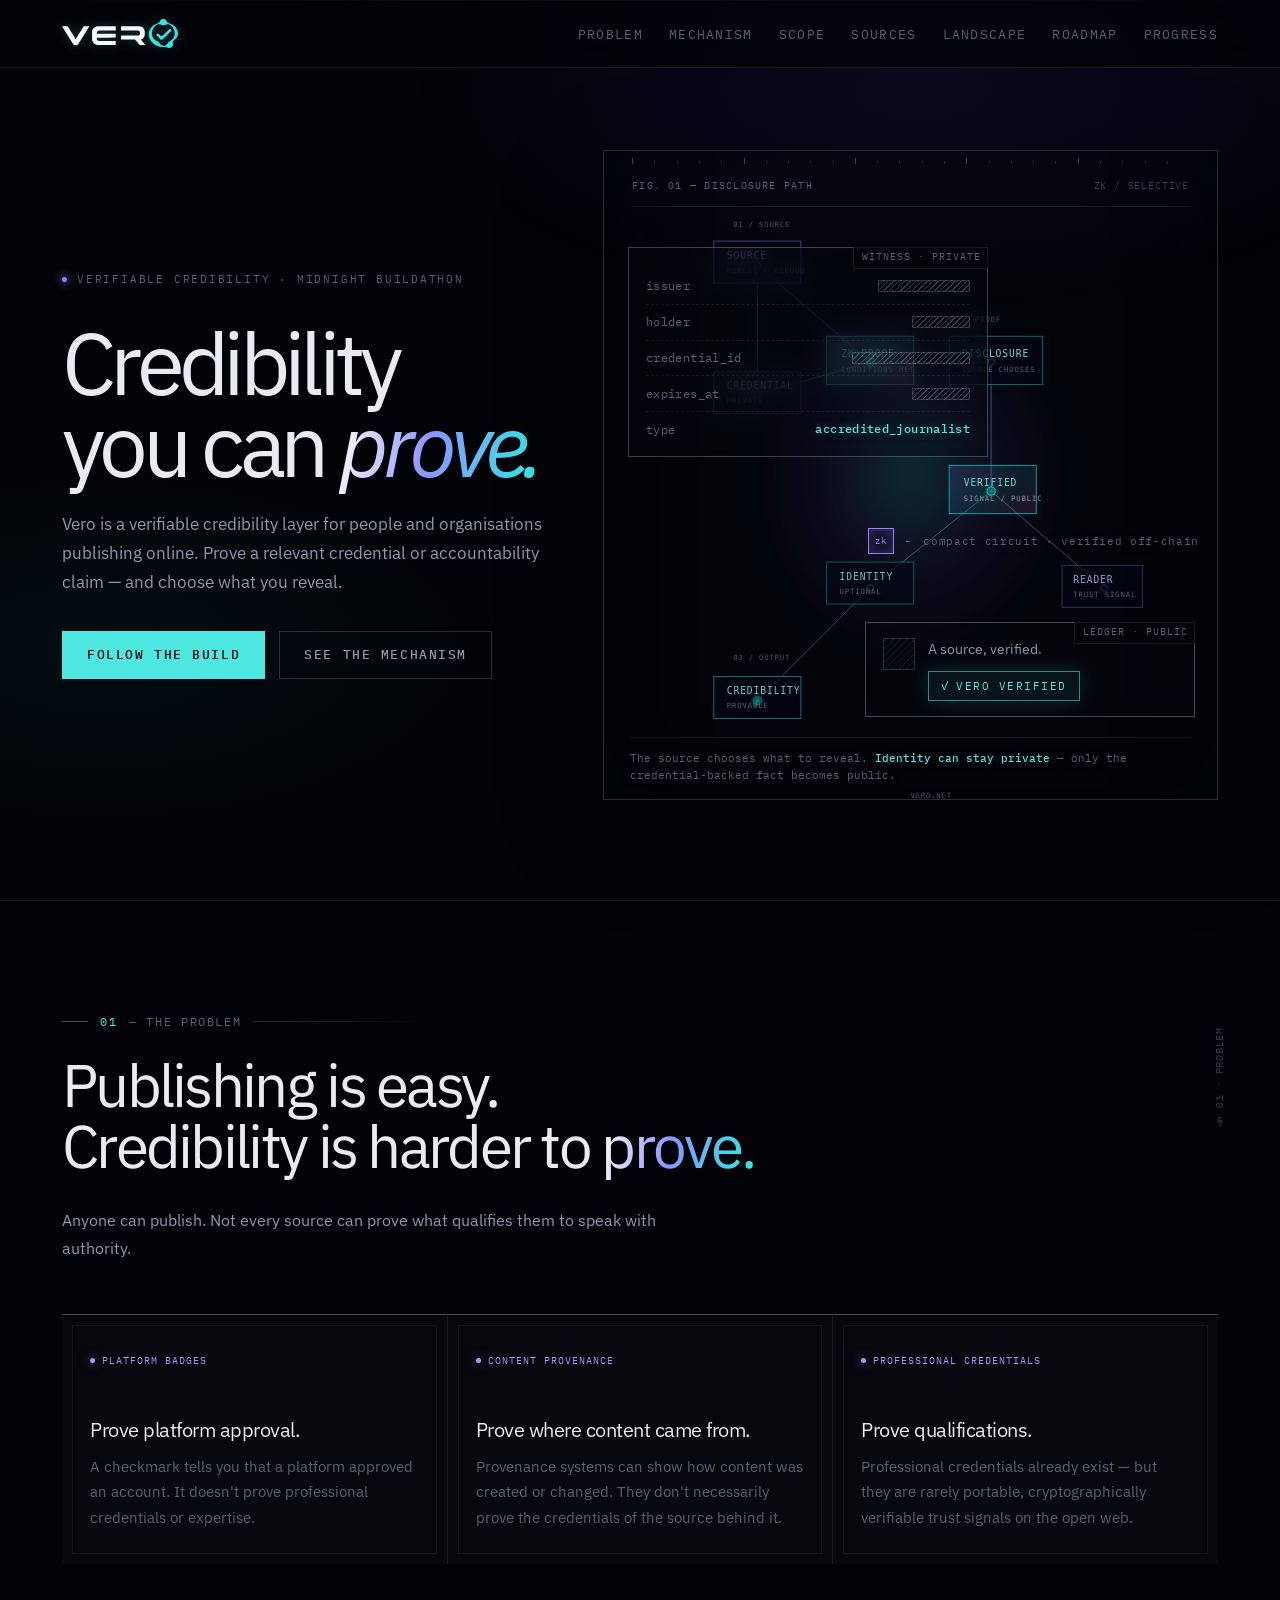
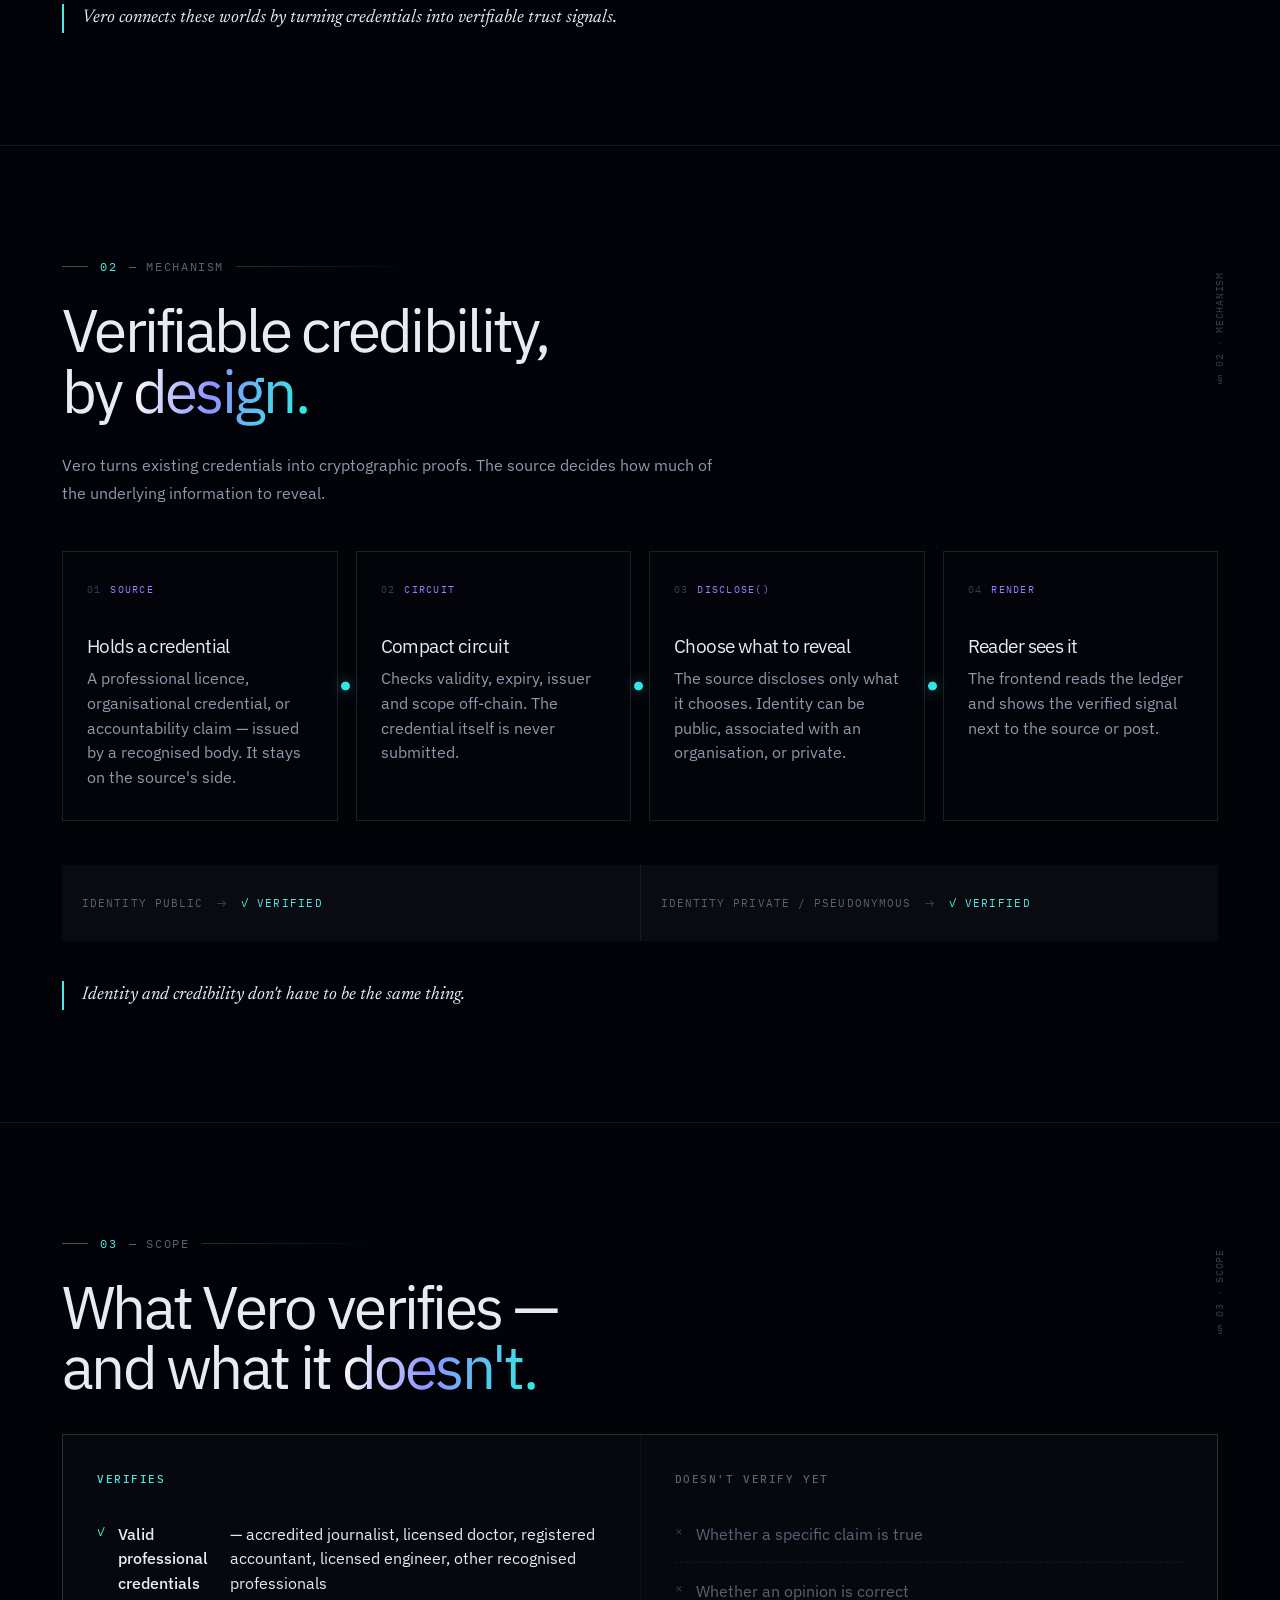
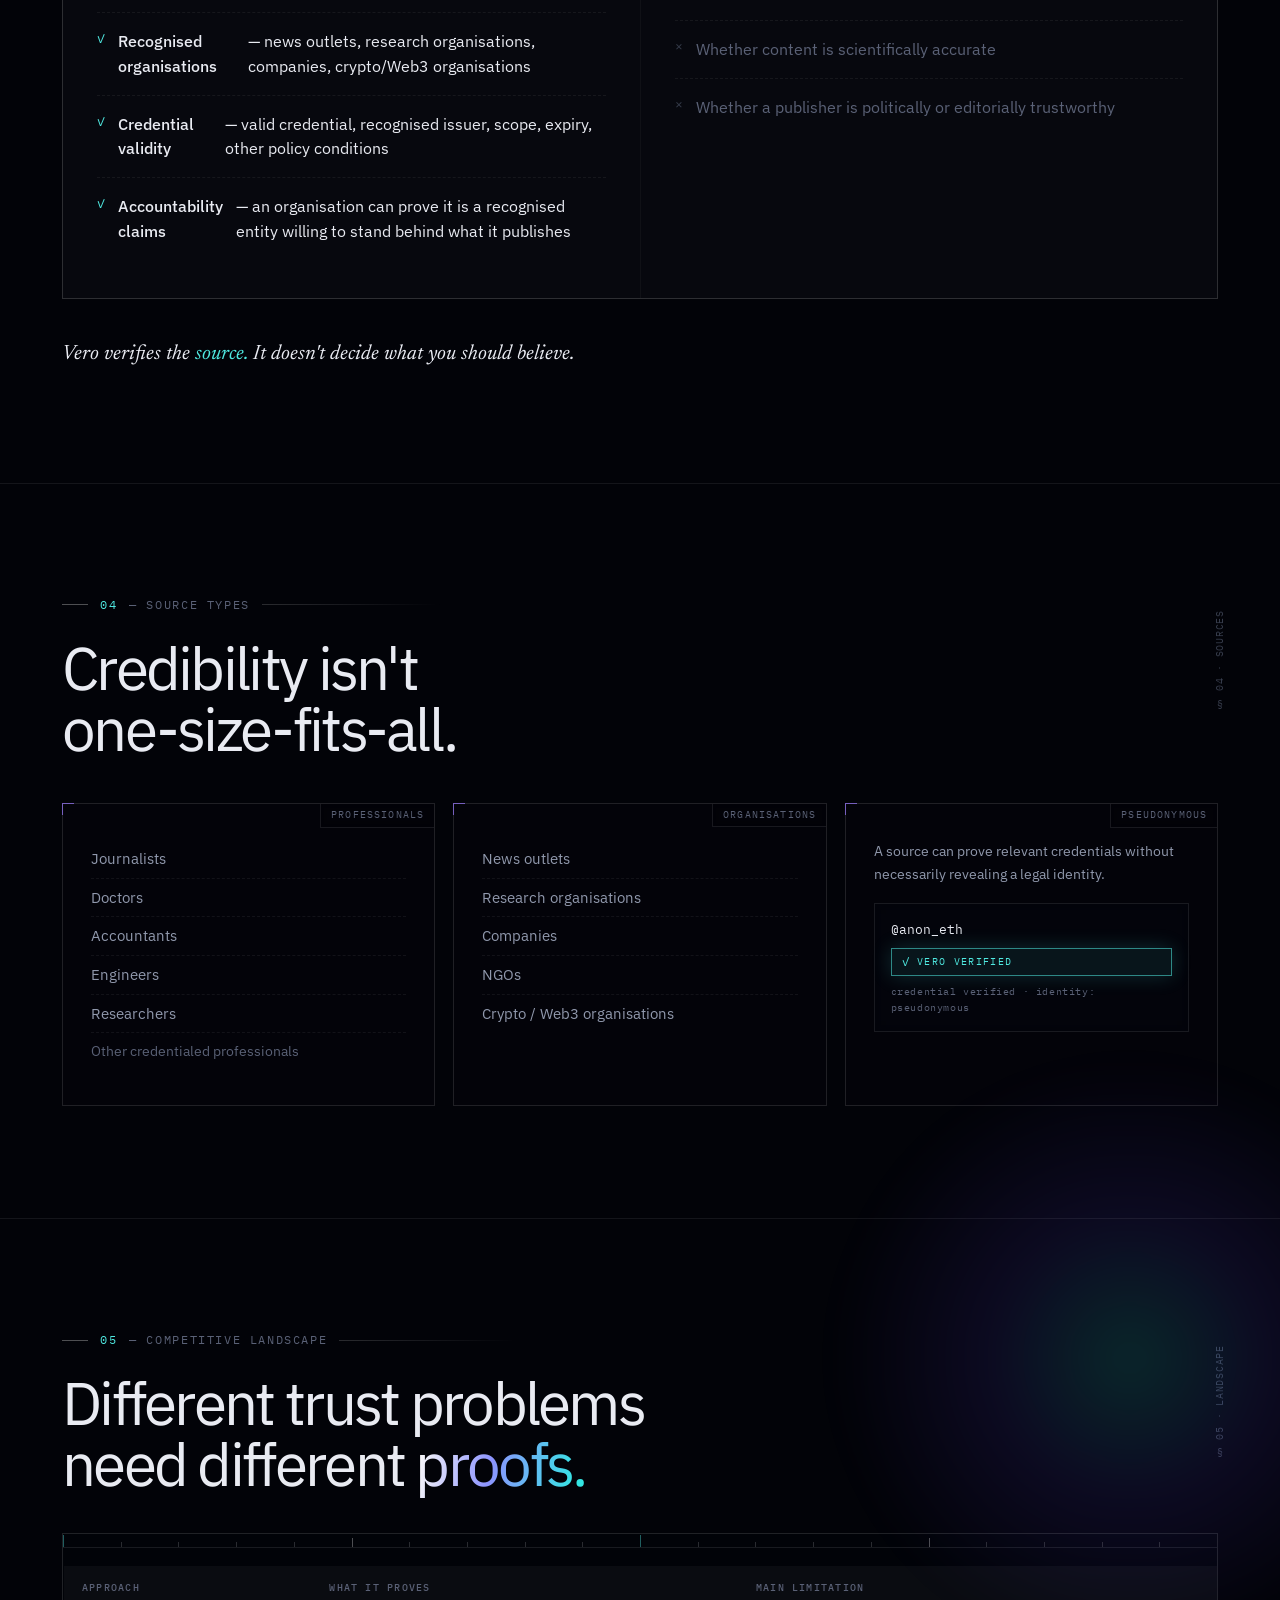
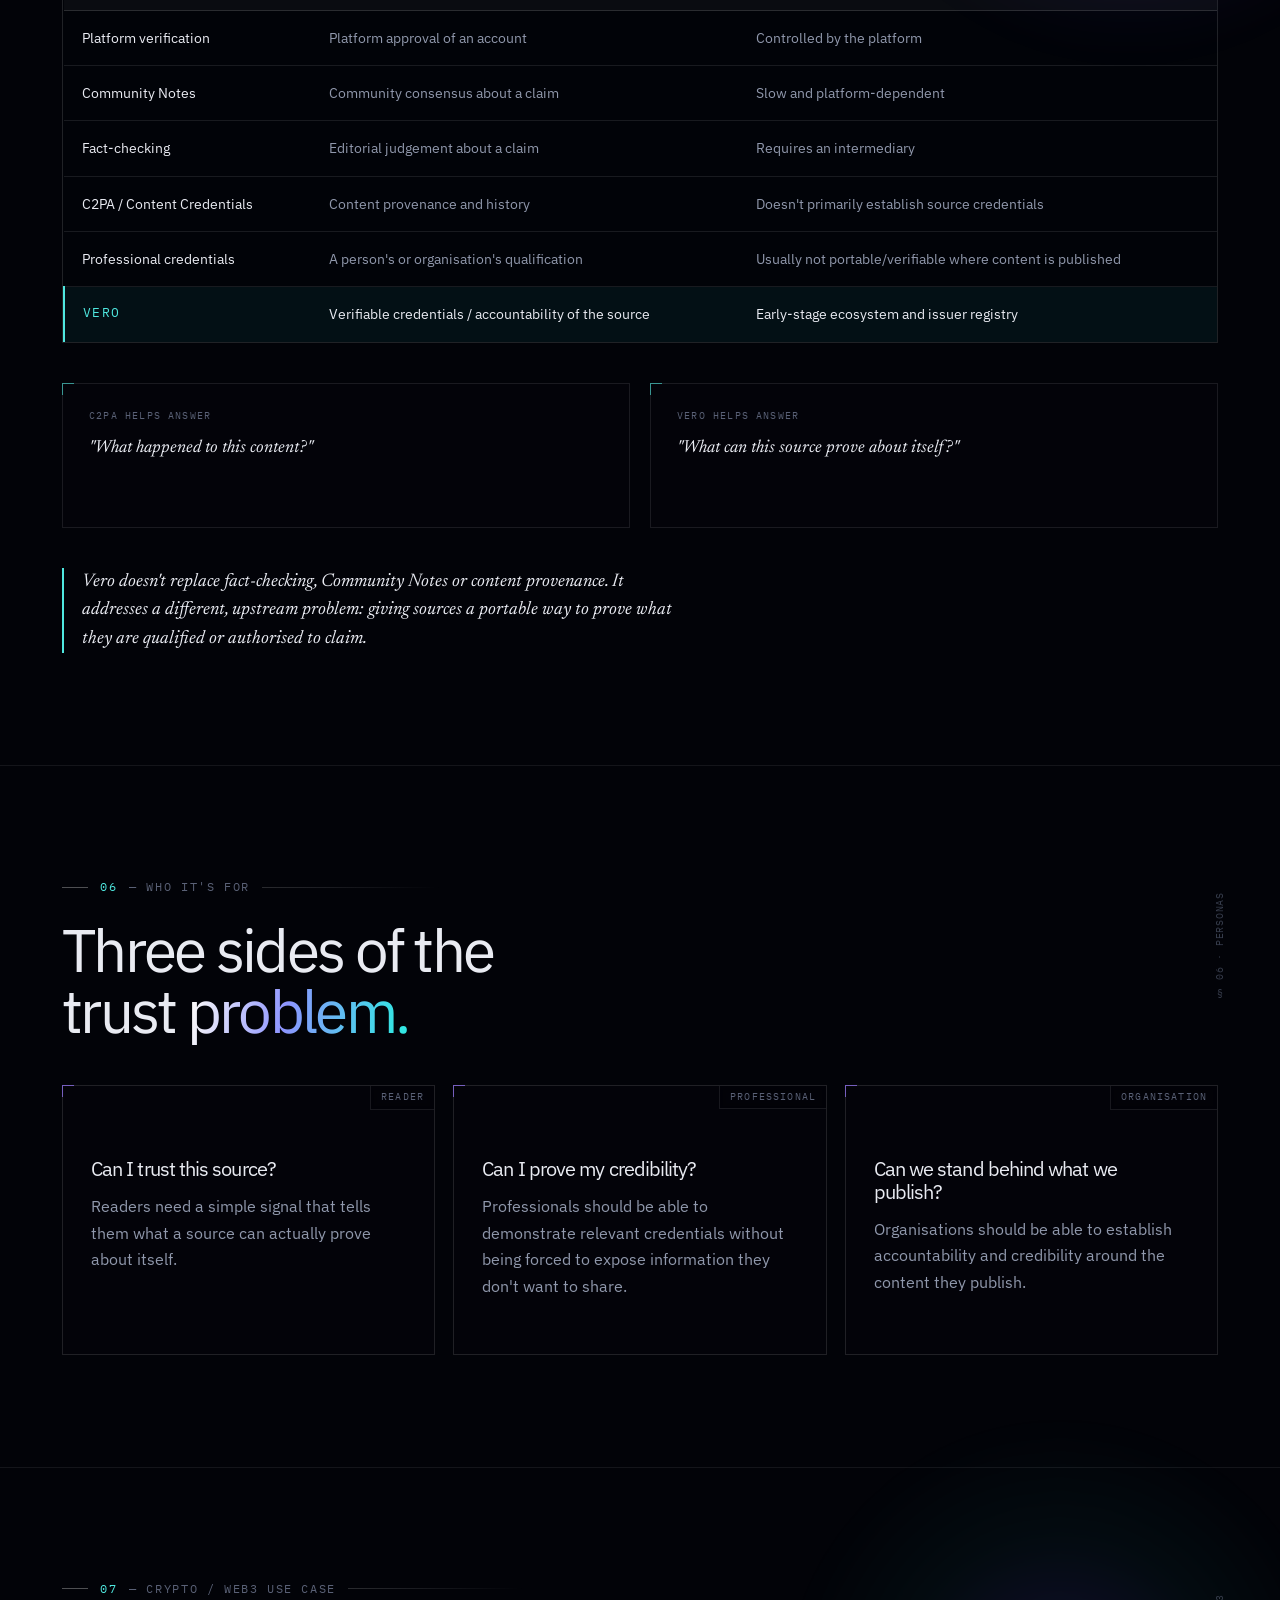
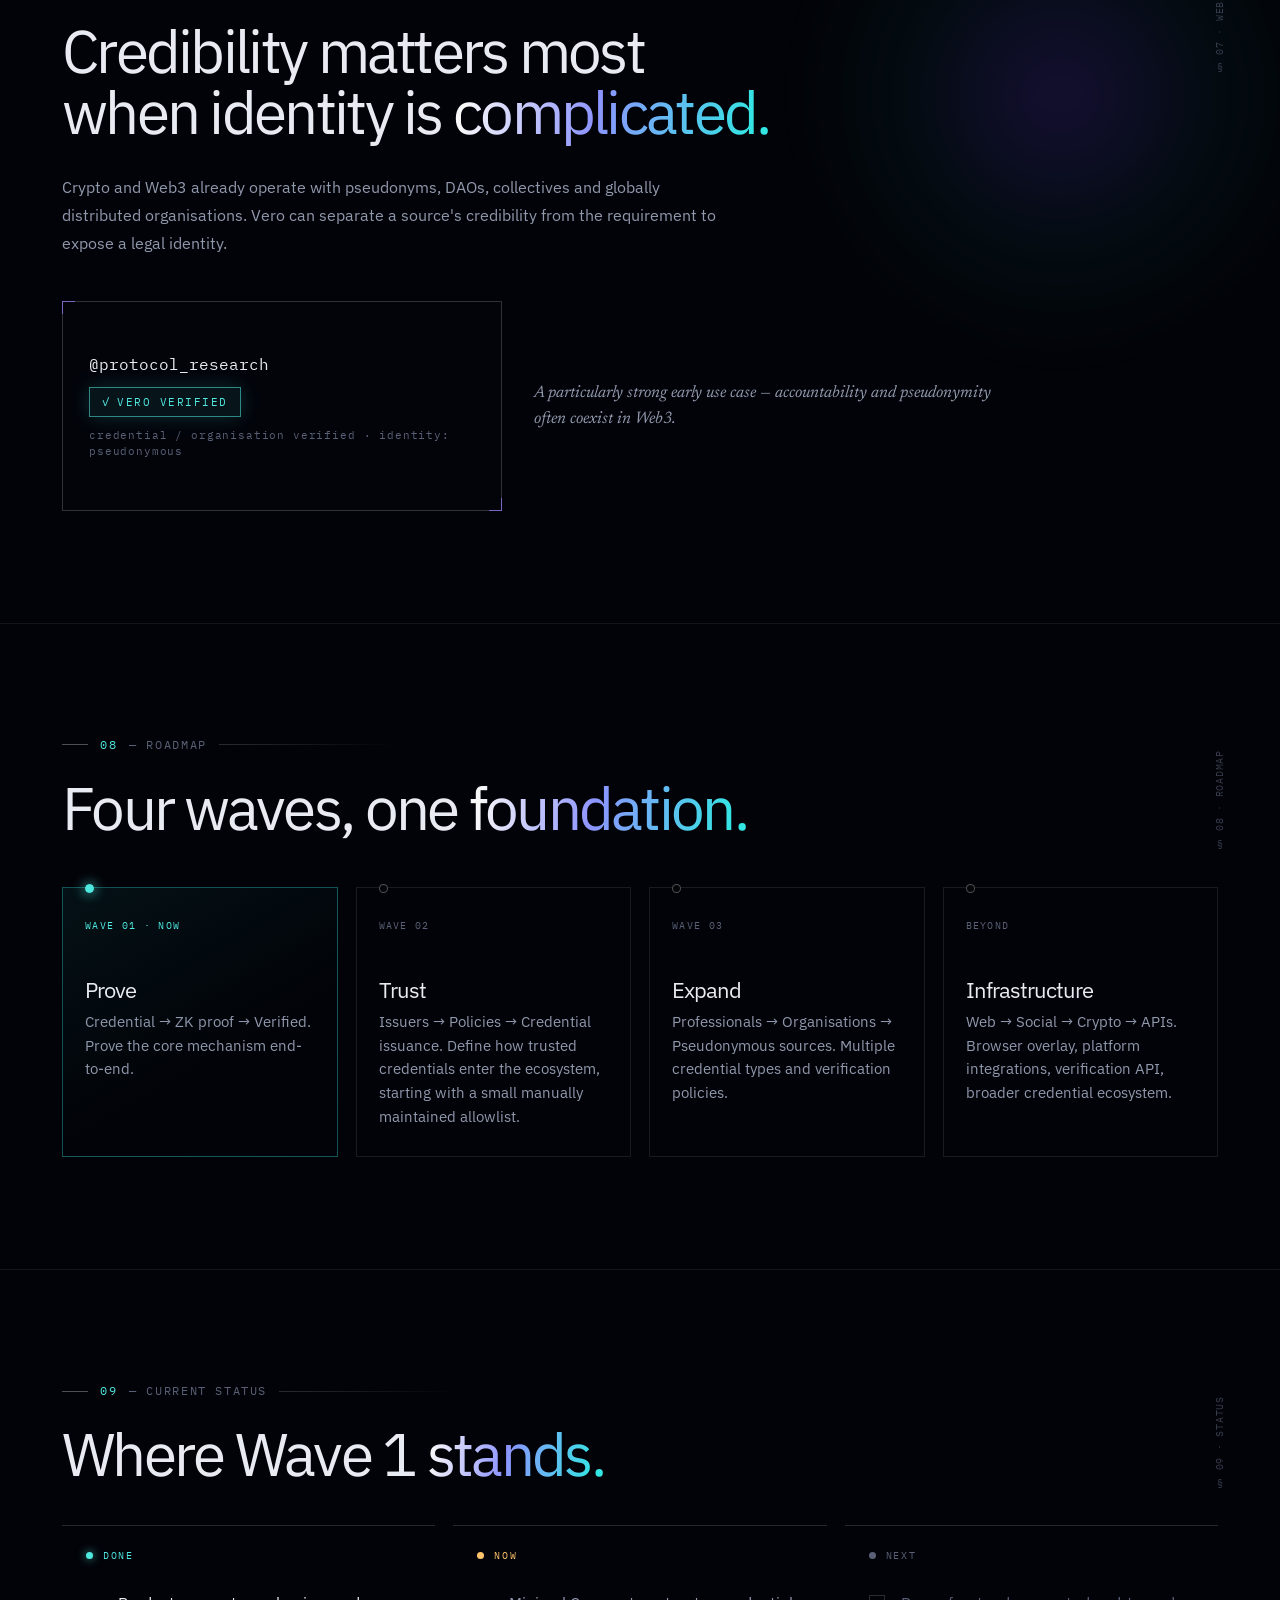
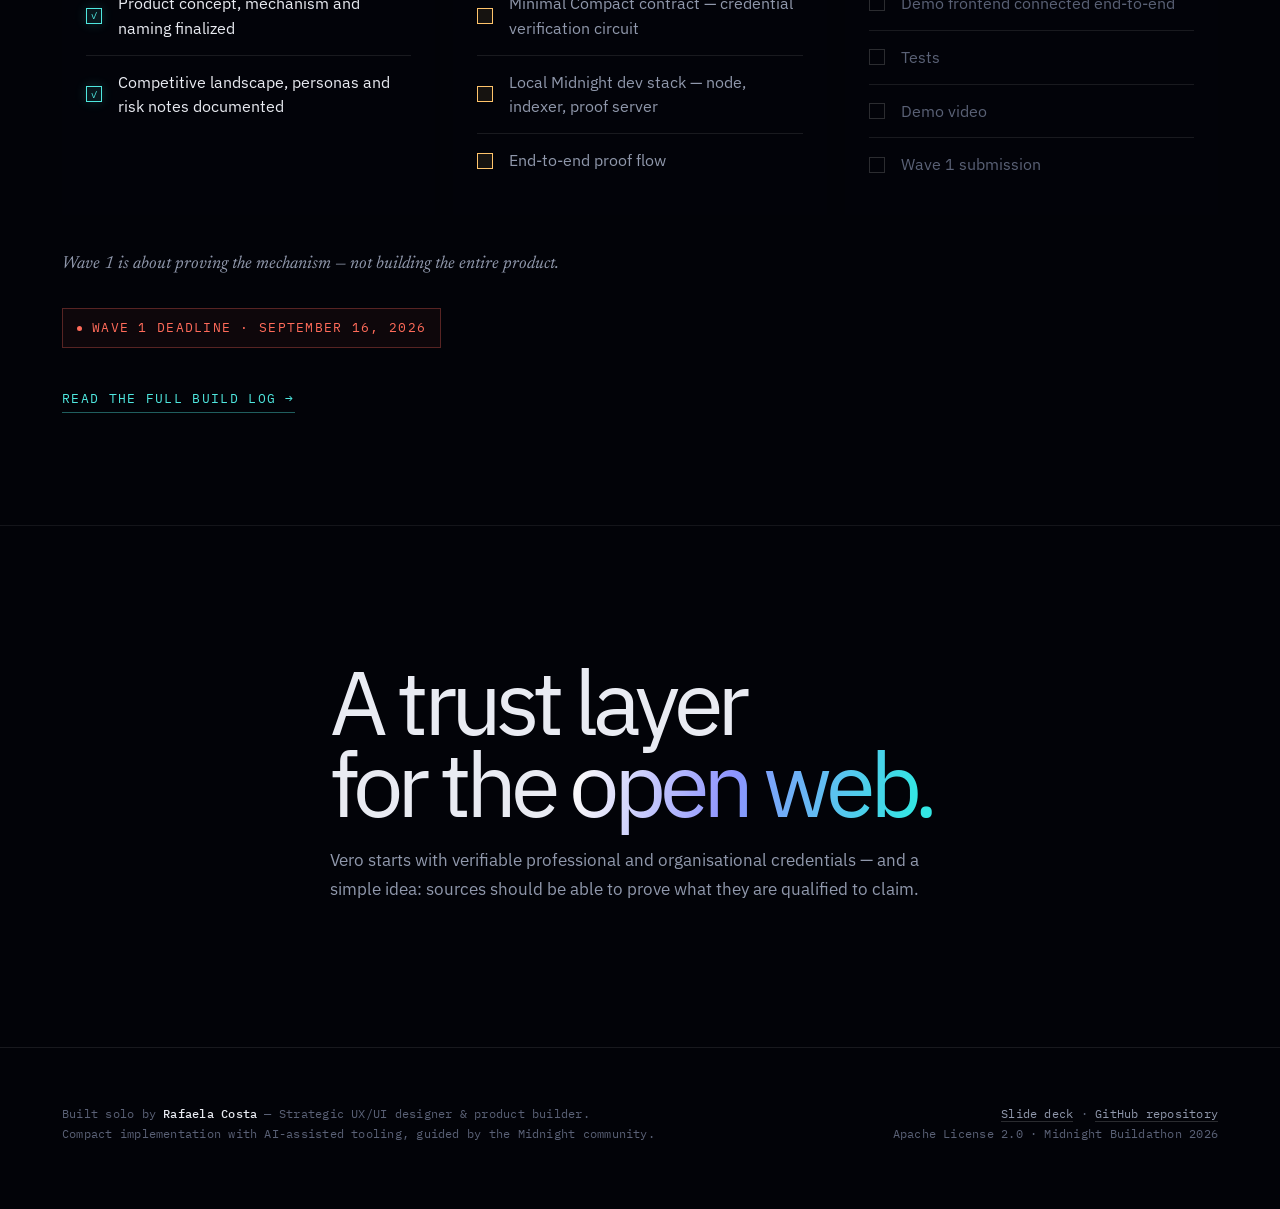
==== index.html @ 2f38693a "Vero website: landing page, build log and slide deck Static site documenting the Vero project for th" ====
<!DOCTYPE html>
<html lang="en">
<head>
<meta charset="UTF-8">
<meta name="viewport" content="width=device-width, initial-scale=1.0">
<title>Vero — Credibility you can prove</title>
<meta name="description" content="Vero is a verifiable credibility layer for people and organisations publishing online, built on Midnight. Prove a relevant credential or accountability claim — and choose what you reveal.">
<meta name="theme-color" content="#05060A">
<link rel="icon" type="image/svg+xml" href="assets/favicon.svg">
<link rel="preconnect" href="https://fonts.googleapis.com">
<link rel="preconnect" href="https://fonts.gstatic.com" crossorigin>
<link href="https://fonts.googleapis.com/css2?family=Newsreader:ital,opsz,wght@0,6..72,300;0,6..72,400;1,6..72,300;1,6..72,400&family=IBM+Plex+Sans:wght@400;500&family=IBM+Plex+Mono:wght@400;500&display=swap" rel="stylesheet">
<link rel="stylesheet" href="assets/styles.css">
</head>
<body>

<header class="nav">
  <div class="wrap">
    <a class="brand" href="index.html">
      <img class="brand-logo" src="assets/logo.svg" alt="Vero">
    </a>
    <ul class="links">
      <li><a href="#problem">Problem</a></li>
      <li><a href="#mechanism">Mechanism</a></li>
      <li><a href="#scope">Scope</a></li>
      <li><a href="#sources">Sources</a></li>
      <li><a href="#landscape">Landscape</a></li>
      <li><a href="#roadmap">Roadmap</a></li>
      <li><a href="progress.html">Progress</a></li>
    </ul>
  </div>
</header>

<main>

  <!-- ============================ HERO ============================ -->
  <section class="hero" id="top">
    <div class="wrap grid">
      <div>
        <p class="kicker"><span class="pip"></span> Verifiable credibility · Midnight Buildathon</p>
        <h1>Credibility<br>you can <em>prove.</em></h1>
        <p class="lede">Vero is a verifiable credibility layer for people and organisations publishing online. Prove a relevant credential or accountability claim — and choose what you reveal.</p>
        <div class="cta-row">
          <a class="btn primary" href="progress.html">Follow the build</a>
          <a class="btn ghost" href="#mechanism">See the mechanism</a>
        </div>
      </div>

      <div class="specimen">
        <img class="specimen-art" src="assets/credibility-field.svg?v=3" alt="">
        <div class="spec-ticks"><i></i><i></i><i></i><i></i><i></i><i></i><i></i><i></i><i></i><i></i><i></i><i></i><i></i><i></i><i></i><i></i><i></i><i></i><i></i><i></i><i></i><i></i><i></i><i></i><i></i></div>
        <div class="spec-head">
          <span>fig. 01 — disclosure path</span>
          <span class="idx">ZK / SELECTIVE</span>
        </div>

        <div class="card cred">
          <span class="card-tag">witness · private</span>
          <div class="row"><span>issuer</span><span class="redact w1"></span></div>
          <div class="row"><span>holder</span><span class="redact w2"></span></div>
          <div class="row"><span>credential_id</span><span class="redact w3"></span></div>
          <div class="row"><span>expires_at</span><span class="redact w2"></span></div>
          <div class="row"><span>type</span><span class="visible-field">accredited_journalist</span></div>
        </div>

        <div class="flow">
          <span class="node">zk</span>
          <span class="rail"></span>
          <span>compact circuit · verified off-chain</span>
        </div>

        <div class="card post">
          <span class="card-tag">ledger · public</span>
          <div class="avatar"></div>
          <div>
            <div class="claim">A source, verified.</div>
            <div class="seal"><span class="tick">✓</span> Vero verified</div>
          </div>
        </div>

        <p class="spec-foot">The source chooses what to reveal. <b>Identity can stay private</b> — only the credential-backed fact becomes public.</p>
      </div>
    </div>
  </section>

  <!-- ============================ PROBLEM ============================ -->
  <section id="problem">
    <div class="wrap">
      <span class="coord">§ 01 · PROBLEM</span>
      <p class="section-label"><span class="n">01</span> — the problem</p>
      <h2>Publishing is easy.<br>Credibility is harder to <em>prove.</em></h2>
      <p class="lede-2">Anyone can publish. Not every source can prove what qualifies them to speak with authority.</p>

      <div class="clippings">
        <div class="clip">
          <span class="flag">platform badges</span>
          <q>Prove platform approval.</q>
          <p class="note">A checkmark tells you that a platform approved an account. It doesn't prove professional credentials or expertise.</p>
        </div>
        <div class="clip">
          <span class="flag">content provenance</span>
          <q>Prove where content came from.</q>
          <p class="note">Provenance systems can show how content was created or changed. They don't necessarily prove the credentials of the source behind it.</p>
        </div>
        <div class="clip">
          <span class="flag">professional credentials</span>
          <q>Prove qualifications.</q>
          <p class="note">Professional credentials already exist — but they are rarely portable, cryptographically verifiable trust signals on the open web.</p>
        </div>
      </div>

      <p class="section-conclusion">Vero connects these worlds by turning credentials into verifiable trust signals.</p>
    </div>
  </section>

  <!-- ============================ MECHANISM ============================ -->
  <section id="mechanism">
    <div class="wrap">
      <span class="coord">§ 02 · MECHANISM</span>
      <p class="section-label"><span class="n">02</span> — mechanism</p>
      <h2>Verifiable credibility,<br>by <em>design.</em></h2>
      <p class="lede-2">Vero turns existing credentials into cryptographic proofs. The source decides how much of the underlying information to reveal.</p>

      <div class="mech">
        <div class="mech-step">
          <div class="k"><span class="num">01</span> source</div>
          <h3>Holds a credential</h3>
          <p>A professional licence, organisational credential, or accountability claim — issued by a recognised body. It stays on the source's side.</p>
        </div>
        <div class="mech-step">
          <div class="k"><span class="num">02</span> circuit</div>
          <h3>Compact circuit</h3>
          <p>Checks validity, expiry, issuer and scope off-chain. The credential itself is never submitted.</p>
        </div>
        <div class="mech-step">
          <div class="k"><span class="num">03</span> disclose()</div>
          <h3>Choose what to reveal</h3>
          <p>The source discloses only what it chooses. Identity can be public, associated with an organisation, or private.</p>
        </div>
        <div class="mech-step">
          <div class="k"><span class="num">04</span> render</div>
          <h3>Reader sees it</h3>
          <p>The frontend reads the ledger and shows the verified signal next to the source or post.</p>
        </div>
      </div>

      <div class="disclosure-choice">
        <div class="dc-col">
          <span class="dc-label">identity public</span>
          <span class="dc-arrow">→</span>
          <span class="dc-result"><span class="tick">✓</span> verified</span>
        </div>
        <div class="dc-col">
          <span class="dc-label">identity private / pseudonymous</span>
          <span class="dc-arrow">→</span>
          <span class="dc-result"><span class="tick">✓</span> verified</span>
        </div>
      </div>

      <p class="section-conclusion">Identity and credibility don't have to be the same thing.</p>
    </div>
  </section>

  <!-- ============================ SCOPE ============================ -->
  <section id="scope">
    <div class="wrap">
      <span class="coord">§ 03 · SCOPE</span>
      <p class="section-label"><span class="n">03</span> — scope</p>
      <h2>What Vero verifies —<br>and what it <em>doesn't.</em></h2>

      <div class="scope">
        <div class="scope-col in">
          <h3>Verifies</h3>
          <ul>
            <li><span class="mark yes">✓</span> <b>Valid professional credentials</b> — accredited journalist, licensed doctor, registered accountant, licensed engineer, other recognised professionals</li>
            <li><span class="mark yes">✓</span> <b>Recognised organisations</b> — news outlets, research organisations, companies, crypto/Web3 organisations</li>
            <li><span class="mark yes">✓</span> <b>Credential validity</b> — valid credential, recognised issuer, scope, expiry, other policy conditions</li>
            <li><span class="mark yes">✓</span> <b>Accountability claims</b> — an organisation can prove it is a recognised entity willing to stand behind what it publishes</li>
          </ul>
        </div>
        <div class="scope-col out">
          <h3>Doesn't verify yet</h3>
          <ul>
            <li><span class="mark no">×</span> Whether a specific claim is true</li>
            <li><span class="mark no">×</span> Whether an opinion is correct</li>
            <li><span class="mark no">×</span> Whether content is scientifically accurate</li>
            <li><span class="mark no">×</span> Whether a publisher is politically or editorially trustworthy</li>
          </ul>
        </div>
      </div>

      <p class="scope-closing">Vero verifies the <em>source.</em> It doesn't decide what you should believe.</p>
    </div>
  </section>

  <!-- ============================ SOURCE TYPES ============================ -->
  <section id="sources">
    <div class="wrap">
      <span class="coord">§ 04 · SOURCES</span>
      <p class="section-label"><span class="n">04</span> — source types</p>
      <h2>Credibility isn't<br>one-size-fits-all.</h2>

      <div class="source-types">
        <div class="source-card">
          <span class="source-tab">professionals</span>
          <ul class="source-list">
            <li>Journalists</li>
            <li>Doctors</li>
            <li>Accountants</li>
            <li>Engineers</li>
            <li>Researchers</li>
            <li class="muted">Other credentialed professionals</li>
          </ul>
        </div>
        <div class="source-card">
          <span class="source-tab">organisations</span>
          <ul class="source-list">
            <li>News outlets</li>
            <li>Research organisations</li>
            <li>Companies</li>
            <li>NGOs</li>
            <li>Crypto / Web3 organisations</li>
          </ul>
        </div>
        <div class="source-card">
          <span class="source-tab">pseudonymous</span>
          <p class="source-desc">A source can prove relevant credentials without necessarily revealing a legal identity.</p>
          <div class="pseudo-example">
            <span class="pseudo-handle">@anon_eth</span>
            <span class="seal small"><span class="tick">✓</span> Vero verified</span>
            <span class="pseudo-meta">credential verified · identity: pseudonymous</span>
          </div>
        </div>
      </div>
    </div>
  </section>

  <!-- ============================ LANDSCAPE ============================ -->
  <section id="landscape">
    <div class="wrap">
      <span class="coord">§ 05 · LANDSCAPE</span>
      <p class="section-label"><span class="n">05</span> — competitive landscape</p>
      <h2>Different trust problems<br>need different <em>proofs.</em></h2>

      <div class="table-wrap">
        <div class="ruler"><i></i><i></i><i></i><i></i><i></i><i></i><i></i><i></i><i></i><i></i><i></i><i></i><i></i><i></i><i></i><i></i><i></i><i></i><i></i><i></i></div>
        <table>
          <thead>
            <tr>
              <th scope="col">Approach</th>
              <th scope="col">What it proves</th>
              <th scope="col">Main limitation</th>
            </tr>
          </thead>
          <tbody>
            <tr>
              <th scope="row">Platform verification</th>
              <td>Platform approval of an account</td>
              <td>Controlled by the platform</td>
            </tr>
            <tr>
              <th scope="row">Community Notes</th>
              <td>Community consensus about a claim</td>
              <td>Slow and platform-dependent</td>
            </tr>
            <tr>
              <th scope="row">Fact-checking</th>
              <td>Editorial judgement about a claim</td>
              <td>Requires an intermediary</td>
            </tr>
            <tr>
              <th scope="row">C2PA / Content Credentials</th>
              <td>Content provenance and history</td>
              <td>Doesn't primarily establish source credentials</td>
            </tr>
            <tr>
              <th scope="row">Professional credentials</th>
              <td>A person's or organisation's qualification</td>
              <td>Usually not portable/verifiable where content is published</td>
            </tr>
            <tr class="us">
              <th scope="row">Vero</th>
              <td>Verifiable credentials / accountability of the source</td>
              <td>Early-stage ecosystem and issuer registry</td>
            </tr>
          </tbody>
        </table>
      </div>

      <div class="c2pa-distinction">
        <div class="c2pa-col">
          <span class="c2pa-label">C2PA helps answer</span>
          <p>"What happened to this content?"</p>
        </div>
        <div class="c2pa-col">
          <span class="c2pa-label">Vero helps answer</span>
          <p>"What can this source prove about itself?"</p>
        </div>
      </div>

      <p class="section-conclusion">Vero doesn't replace fact-checking, Community Notes or content provenance. It addresses a different, upstream problem: giving sources a portable way to prove what they are qualified or authorised to claim.</p>
    </div>
  </section>

  <!-- ============================ PERSONAS ============================ -->
  <section id="personas">
    <div class="wrap">
      <span class="coord">§ 06 · PERSONAS</span>
      <p class="section-label"><span class="n">06</span> — who it's for</p>
      <h2>Three sides of the<br>trust <em>problem.</em></h2>

      <div class="personas">
        <div class="persona">
          <span class="tab">reader</span>
          <h3>Can I trust this source?</h3>
          <p class="jtbd">Readers need a simple signal that tells them what a source can actually prove about itself.</p>
        </div>
        <div class="persona">
          <span class="tab">professional</span>
          <h3>Can I prove my credibility?</h3>
          <p class="jtbd">Professionals should be able to demonstrate relevant credentials without being forced to expose information they don't want to share.</p>
        </div>
        <div class="persona">
          <span class="tab">organisation</span>
          <h3>Can we stand behind what we publish?</h3>
          <p class="jtbd">Organisations should be able to establish accountability and credibility around the content they publish.</p>
        </div>
      </div>
    </div>
  </section>

  <!-- ============================ WEB3 CALLOUT ============================ -->
  <section id="web3">
    <div class="wrap">
      <span class="coord">§ 07 · WEB3</span>
      <p class="section-label"><span class="n">07</span> — crypto / web3 use case</p>
      <h2>Credibility matters most<br>when identity is <em>complicated.</em></h2>
      <p class="lede-2">Crypto and Web3 already operate with pseudonyms, DAOs, collectives and globally distributed organisations. Vero can separate a source's credibility from the requirement to expose a legal identity.</p>

      <div class="web3-example">
        <div class="web3-card">
          <span class="web3-handle">@protocol_research</span>
          <div class="seal"><span class="tick">✓</span> Vero verified</div>
          <span class="web3-meta">credential / organisation verified · identity: pseudonymous</span>
        </div>
        <p class="web3-note">A particularly strong early use case — accountability and pseudonymity often coexist in Web3.</p>
      </div>
    </div>
  </section>

  <!-- ============================ ROADMAP ============================ -->
  <section id="roadmap">
    <div class="wrap">
      <span class="coord">§ 08 · ROADMAP</span>
      <p class="section-label"><span class="n">08</span> — roadmap</p>
      <h2>Four waves, one <em>foundation.</em></h2>

      <div class="timeline">
        <div class="wave active">
          <div class="k">wave 01 · now</div>
          <h3>Prove</h3>
          <p>Credential → ZK proof → Verified. Prove the core mechanism end-to-end.</p>
        </div>
        <div class="wave">
          <div class="k">wave 02</div>
          <h3>Trust</h3>
          <p>Issuers → Policies → Credential issuance. Define how trusted credentials enter the ecosystem, starting with a small manually maintained allowlist.</p>
        </div>
        <div class="wave">
          <div class="k">wave 03</div>
          <h3>Expand</h3>
          <p>Professionals → Organisations → Pseudonymous sources. Multiple credential types and verification policies.</p>
        </div>
        <div class="wave">
          <div class="k">beyond</div>
          <h3>Infrastructure</h3>
          <p>Web → Social → Crypto → APIs. Browser overlay, platform integrations, verification API, broader credential ecosystem.</p>
        </div>
      </div>
    </div>
  </section>

  <!-- ============================ STATUS ============================ -->
  <section id="status">
    <div class="wrap">
      <span class="coord">§ 09 · STATUS</span>
      <p class="section-label"><span class="n">09</span> — current status</p>
      <h2>Where Wave 1 <em>stands.</em></h2>

      <div class="status-groups">
        <div class="status-group">
          <h3 class="status-group-label done">Done</h3>
          <ul class="checklist">
            <li class="done"><span class="box">✓</span> Product concept, mechanism and naming finalized</li>
            <li class="done"><span class="box">✓</span> Competitive landscape, personas and risk notes documented</li>
          </ul>
        </div>
        <div class="status-group">
          <h3 class="status-group-label now">Now</h3>
          <ul class="checklist">
            <li class="active"><span class="box"></span> Minimal Compact contract — credential verification circuit</li>
            <li class="active"><span class="box"></span> Local Midnight dev stack — node, indexer, proof server</li>
            <li class="active"><span class="box"></span> End-to-end proof flow</li>
          </ul>
        </div>
        <div class="status-group">
          <h3 class="status-group-label next">Next</h3>
          <ul class="checklist">
            <li><span class="box"></span> Demo frontend connected end-to-end</li>
            <li><span class="box"></span> Tests</li>
            <li><span class="box"></span> Demo video</li>
            <li><span class="box"></span> Wave 1 submission</li>
          </ul>
        </div>
      </div>

      <p class="progress-statement">Wave 1 is about proving the mechanism — not building the entire product.</p>
      <p class="deadline">Wave 1 deadline · September 16, 2026</p>
      <br>
      <a class="inline-link" href="progress.html">Read the full build log →</a>
    </div>
  </section>

  <!-- ============================ CLOSING ============================ -->
  <section id="closing">
    <div class="wrap">
      <h2 class="closing-headline">A trust layer<br>for the <em>open web.</em></h2>
      <p class="closing-copy">Vero starts with verifiable professional and organisational credentials — and a simple idea: sources should be able to prove what they are qualified to claim.</p>
    </div>
  </section>

</main>

<footer>
  <div class="wrap">
    <div>
      Built solo by <strong>Rafaela Costa</strong> — Strategic UX/UI designer & product builder.<br>
      Compact implementation with AI-assisted tooling, guided by the Midnight community.
    </div>
    <div class="meta">
      <a href="slides.html">Slide deck</a> · <a href="https://github.com/rmarquesc/vero-demo">GitHub repository</a><br>
      Apache License 2.0 · Midnight Buildathon 2026
    </div>
  </div>
</footer>

</body>
</html>
---- assets/styles.css ----
/* ==========================================================
   Vero — technical specimen sheet
   Blueprint / data-schematic aesthetic on void black
   ========================================================== */

:root{
  /* surfaces */
  --void: #05060A;
  --panel: #0A0C13;
  --panel-lift: #0E1119;

  /* rules */
  --line: rgba(255,255,255,0.09);
  --line-mid: rgba(255,255,255,0.16);
  --line-strong: rgba(255,255,255,0.30);

  /* type */
  --text: #E9EBF2;
  --text-dim: #9098AC;
  --text-faint: #5A6176;
  --text-ghost: #363C4B;

  /* iridescent accents */
  --cyan: #4FE8E0;
  --sky: #7BC8FF;
  --violet: #9B7BFF;
  --magenta: #FF6FD8;
  --amber: #FFC46B;
  --coral: #FF6B5A;

  --irid: linear-gradient(100deg,#4FE8E0 0%,#7BC8FF 28%,#9B7BFF 55%,#FF6FD8 82%,#4FE8E0 100%);

  --serif: "Newsreader", Georgia, serif;
  --sans: "IBM Plex Sans", -apple-system, sans-serif;
  --mono: "IBM Plex Mono", ui-monospace, monospace;
  --maxw: 1180px;
}

*{box-sizing:border-box;}
html{scroll-behavior:smooth;}
body{
  margin:0;
  background:var(--void);
  color:var(--text);
  font-family:var(--sans);
  font-size:100%;
  line-height:1.55;
  -webkit-font-smoothing:antialiased;
  overflow-x:hidden;
}

/* atmospheric vignette only — no grid */
body::before{
  content:"";position:fixed;inset:0;pointer-events:none;z-index:0;
  background:
    radial-gradient(ellipse 80% 50% at 50% 0%, rgba(155,123,255,0.10), transparent 70%),
    radial-gradient(ellipse 60% 45% at 85% 100%, rgba(79,232,224,0.07), transparent 70%),
    radial-gradient(ellipse 50% 40% at 10% 60%, rgba(255,111,216,0.04), transparent 70%);
}
/* faint scanline at the very top edge — like a calibrated screen */
body::after{
  content:"";position:fixed;top:0;left:0;right:0;height:1px;pointer-events:none;z-index:2;
  background:linear-gradient(90deg, transparent, rgba(79,232,224,0.4), rgba(155,123,255,0.4), transparent);
}
header,main,footer{position:relative;z-index:1;}

img,svg{display:block;max-width:100%;}
a{color:inherit;}
.wrap{max-width:var(--maxw);margin:0 auto;padding:0 32px;position:relative;}
p{max-width:66ch;}

h1,h2,h3{font-family:var(--serif);font-weight:400;line-height:1.1;margin:0 0 0.5em;letter-spacing:-0.01em;}
h2{font-size:clamp(1.8rem,3.4vw,2.6rem);}

code{font-family:var(--mono);font-size:0.92em;color:var(--cyan);}

/* ---------- technical primitives ---------- */

/* coordinate marker in the right margin of each section */
.coord{
  position:absolute;top:0;right:32px;
  font-family:var(--mono);font-size:0.6rem;letter-spacing:0.08em;
  color:var(--text-ghost);text-transform:uppercase;
  writing-mode:vertical-rl;transform:rotate(180deg);
  padding:14px 0;
  display:none;
}
@media (min-width:1100px){ .coord{display:block;} }

/* technical ruler — thin ticked line above panels */
.ruler{
  display:flex;align-items:flex-end;height:14px;gap:0;
  border-bottom:1px solid var(--line);margin-bottom:18px;
}
.ruler i{
  flex:1;height:5px;border-left:1px solid var(--line-mid);
}
.ruler i:nth-child(5n+1){height:9px;border-left-color:var(--line-strong);}
.ruler i:nth-child(10n+1){height:12px;border-left-color:rgba(79,232,224,0.4);}

/* floating annotation tag (e.g. "FIG.02 / SPECIMEN") */
.tag-float{
  position:absolute;font-family:var(--mono);font-size:0.58rem;
  letter-spacing:0.12em;text-transform:uppercase;color:var(--text-ghost);
  pointer-events:none;
}

/* section header: [ 01 / LABEL ] */
.section-label{
  font-family:var(--mono);
  font-size:0.72rem;
  color:var(--text-faint);
  letter-spacing:0.14em;
  text-transform:uppercase;
  margin:0 0 18px;
  display:flex;align-items:center;gap:12px;
}
.section-label::before{
  content:"";width:26px;height:1px;background:var(--line-strong);flex:none;
}
.section-label::after{
  content:"";flex:1;height:1px;background:var(--line);max-width:120px;
}
.section-label .n{color:var(--cyan);}

/* corner-bracketed panel */
.panel{
  position:relative;
  background:var(--panel);
  border:1px solid var(--line);
}
.panel::before,.panel::after{
  content:"";position:absolute;width:11px;height:11px;pointer-events:none;
  border:1px solid var(--cyan);opacity:0.65;
}
.panel::before{top:-1px;left:-1px;border-right:none;border-bottom:none;}
.panel::after{bottom:-1px;right:-1px;border-left:none;border-top:none;}

/* mono annotation label */
.annot{
  font-family:var(--mono);font-size:0.66rem;letter-spacing:0.1em;
  text-transform:uppercase;color:var(--text-faint);
}

/* faint index numbers used as decoration */
.idx{
  font-family:var(--mono);font-size:0.64rem;color:var(--text-ghost);
  letter-spacing:0.08em;
}

/* iridescent text */
.irid-text{
  background:var(--irid);
  -webkit-background-clip:text;background-clip:text;
  -webkit-text-fill-color:transparent;color:transparent;
}

/* ---------- nav ---------- */
.nav{
  position:sticky;top:0;z-index:30;
  background:rgba(5,6,10,0.82);
  backdrop-filter:blur(12px);
  border-bottom:1px solid var(--line);
}
.nav .wrap{
  display:flex;align-items:center;justify-content:space-between;
  padding-top:15px;padding-bottom:15px;
}
.nav .brand{
  display:flex;align-items:center;
  text-decoration:none;color:var(--text);
}
.nav .brand .brand-logo{
  height:26px;width:auto;flex:none;
  filter:drop-shadow(0 0 6px rgba(79,232,224,0.25));
  transition:filter 0.2s, opacity 0.2s;
}
.nav .brand:hover .brand-logo{
  filter:drop-shadow(0 0 11px rgba(79,232,224,0.5));
}
.nav ul{list-style:none;display:flex;gap:26px;margin:0;padding:0;}
.nav .links a{
  text-decoration:none;font-family:var(--mono);font-size:0.82rem;
  letter-spacing:0.1em;text-transform:uppercase;color:var(--text-faint);
  transition:color 0.18s;
}
.nav .links a:hover{color:var(--cyan);}
.nav .links a[aria-current="page"]{color:var(--text);}
.nav .links{display:flex;}
@media (max-width:820px){ .nav .links{display:none;} }

/* ---------- hero ---------- */
.hero{padding:88px 0 96px;border:none;}
.hero .grid{
  display:grid;grid-template-columns:1.02fr 0.98fr;gap:64px;align-items:center;
}
@media (max-width:940px){ .hero .grid{grid-template-columns:1fr;gap:52px;} }

.hero .kicker{
  font-family:var(--mono);font-size:0.7rem;letter-spacing:0.16em;
  text-transform:uppercase;color:var(--text-faint);
  display:flex;align-items:center;gap:10px;margin:0 0 26px;
}
.hero .kicker .pip{
  width:5px;height:5px;background:var(--violet);border-radius:50%;
  box-shadow:0 0 8px 1px rgba(155,123,255,0.7);
}
.hero h1{
  font-size:clamp(2.6rem,5.6vw,4.1rem);
  margin-bottom:24px;
}
.hero h1 em{font-style:italic;}
.hero p.lede{font-size:1.06rem;color:var(--text-dim);max-width:56ch;}

.cta-row{display:flex;gap:14px;margin-top:34px;flex-wrap:wrap;align-items:center;}
.btn{
  font-family:var(--mono);font-size:0.82rem;font-weight:500;
  letter-spacing:0.12em;text-transform:uppercase;
  padding:13px 24px;text-decoration:none;
  display:inline-block;border:1px solid var(--line-mid);
  position:relative;transition:border-color 0.2s, color 0.2s, background 0.2s;
}
.btn.primary{
  color:var(--void);
  background:var(--cyan);
  border-color:var(--cyan);
}
.btn.primary:hover{background:#7BF0EA;border-color:#7BF0EA;}
.btn.ghost{background:transparent;color:var(--text-dim);}
.btn.ghost:hover{color:var(--cyan);border-color:var(--cyan);}

/* ---------- hero specimen: credential -> circuit -> post ---------- */
.specimen{
  position:relative;
  padding:30px 28px 26px;
  background:var(--panel);
  border:1px solid var(--line);
}
.specimen::before,.specimen::after{
  content:"";position:absolute;width:13px;height:13px;pointer-events:none;
  border:1px solid var(--violet);opacity:0.7;
}
.specimen::before{top:-1px;left:-1px;border-right:none;border-bottom:none;}
.specimen::after{bottom:-1px;right:-1px;border-left:none;border-top:none;}
/* coordinate ticks along the top edge */
.spec-ticks{
  position:absolute;top:7px;left:28px;right:28px;height:6px;
  display:flex;align-items:flex-end;gap:0;pointer-events:none;opacity:0.4;
}
.spec-ticks i{flex:1;height:3px;border-left:1px solid var(--text-faint);}
.spec-ticks i:nth-child(5n+1){height:6px;border-left-color:var(--violet);}

.specimen .spec-head{
  display:flex;justify-content:space-between;align-items:baseline;
  font-family:var(--mono);font-size:0.64rem;letter-spacing:0.12em;
  text-transform:uppercase;color:var(--text-faint);
  padding-bottom:14px;margin-bottom:18px;
  border-bottom:1px solid var(--line);
}

.card{
  background:var(--panel-lift);
  border:1px solid var(--line);
  padding:15px 17px;
  position:relative;
}
.card .card-tag{
  position:absolute;top:-1px;right:-1px;
  font-family:var(--mono);font-size:0.6rem;letter-spacing:0.1em;
  text-transform:uppercase;
  padding:3px 8px;
  color:var(--text-faint);
  border-left:1px solid var(--line);border-bottom:1px solid var(--line);
}

.cred .row{
  display:flex;justify-content:space-between;align-items:center;
  font-family:var(--mono);font-size:0.76rem;
  padding:8px 0;border-bottom:1px dashed rgba(255,255,255,0.07);
  color:var(--text-faint);letter-spacing:0.03em;
}
.cred .row:first-of-type{padding-top:14px;}
.cred .row:last-child{border-bottom:none;padding-bottom:2px;}

/* redacted field: hatched block */
.redact{
  display:inline-block;height:12px;border-radius:1px;
  background-image:repeating-linear-gradient(
    -45deg,
    rgba(255,255,255,0.20) 0 1px,
    transparent 1px 4px
  );
  border:1px solid rgba(255,255,255,0.16);
}
.redact.w1{width:92px;}
.redact.w2{width:58px;}
.redact.w3{width:118px;}
.visible-field{
  color:var(--cyan);font-weight:500;
  text-shadow:0 0 12px rgba(79,232,224,0.35);
}

/* circuit stage */
.flow{
  display:flex;align-items:center;gap:12px;
  padding:20px 2px;
  font-family:var(--mono);font-size:0.68rem;letter-spacing:0.06em;
  color:var(--text-faint);
}
.flow .node{
  width:26px;height:26px;flex:none;
  display:flex;align-items:center;justify-content:center;
  font-size:0.58rem;letter-spacing:0.06em;
  color:var(--violet);
  border:1px solid var(--violet);
  position:relative;
  box-shadow:0 0 14px rgba(155,123,255,0.28) inset;
}
.flow .rail{
  flex:1;height:1px;
  background:linear-gradient(90deg, var(--violet), rgba(155,123,255,0.15));
}

/* published post + seal */
.post{display:flex;align-items:flex-start;gap:13px;}
.post .avatar{
  width:32px;height:32px;flex:none;
  border:1px solid var(--line-mid);
  background-image:repeating-linear-gradient(
    -45deg, rgba(255,255,255,0.09) 0 1px, transparent 1px 5px);
}
.post .claim{font-size:0.9rem;color:var(--text-dim);}

.seal{
  display:inline-flex;align-items:center;gap:7px;
  font-family:var(--mono);font-size:0.66rem;letter-spacing:0.14em;
  text-transform:uppercase;
  padding:5px 12px;margin-top:11px;
  color:var(--cyan);
  border:1px solid rgba(79,232,224,0.55);
  background:rgba(79,232,224,0.07);
  box-shadow:0 0 20px rgba(79,232,224,0.18);
  opacity:0;animation:seal-in 0.5s cubic-bezier(.2,.8,.2,1) forwards;animation-delay:1.2s;
}
.seal .tick{font-size:0.72rem;}
@keyframes seal-in{
  from{opacity:0;transform:translateY(4px) scale(0.94);filter:blur(2px);}
  to{opacity:1;transform:none;filter:none;}
}

.spec-foot{
  font-family:var(--mono);font-size:0.66rem;line-height:1.6;
  color:var(--text-faint);margin:20px 0 0;padding-top:16px;
  border-top:1px solid var(--line);max-width:none;
}
.spec-foot b{color:var(--cyan);font-weight:500;}

/* ---------- sections ---------- */
section{padding:88px 0;border-top:1px solid var(--line);}
.lede-2{color:var(--text-dim);margin-top:16px;font-size:1rem;}

/* flagged intercepts (misinformation examples) */
.clippings{display:grid;grid-template-columns:repeat(3,1fr);gap:20px;margin-top:40px;}
@media (max-width:880px){ .clippings{grid-template-columns:1fr;} }
.clip{
  position:relative;
  background:var(--panel);
  border:1px solid var(--line);
  border-left:2px solid var(--coral);
  padding:20px 20px 18px;
}
.clip .flag{
  display:inline-flex;align-items:center;gap:7px;
  font-family:var(--mono);font-size:0.62rem;letter-spacing:0.1em;
  text-transform:uppercase;color:var(--coral);
  margin-bottom:13px;
}
.clip .flag::before{
  content:"";width:5px;height:5px;background:var(--coral);border-radius:50%;
}
.clip q{
  display:block;font-family:var(--serif);font-size:1.08rem;
  line-height:1.4;color:var(--text);quotes:none;margin-bottom:10px;
}
.clip .note{font-size:0.95rem;color:var(--text-faint);margin:0;max-width:none;}

/* mechanism: 4-stage schematic */
.mech{
  display:grid;grid-template-columns:repeat(4,1fr);gap:0;margin-top:44px;
  border:1px solid var(--line);
}
@media (max-width:960px){ .mech{grid-template-columns:1fr;} }
.mech-step{
  padding:26px 22px 28px;
  background:var(--panel);
  position:relative;
}
.mech-step + .mech-step{border-left:1px solid var(--line);}
@media (max-width:960px){
  .mech-step + .mech-step{border-left:none;border-top:1px solid var(--line);}
}
.mech-step .k{
  font-family:var(--mono);font-size:0.64rem;letter-spacing:0.12em;
  text-transform:uppercase;color:var(--violet);
  display:flex;align-items:center;gap:9px;margin-bottom:16px;
}
.mech-step .k .num{
  color:var(--text-ghost);
}
.mech-step h3{font-size:1.08rem;margin:0 0 9px;}
.mech-step p{font-size:1rem;color:var(--text-dim);margin:0;max-width:none;}
/* connector dot between stages */
.mech-step:not(:last-child)::after{
  content:"";position:absolute;top:50%;right:-4px;
  width:7px;height:7px;border-radius:50%;
  background:var(--void);border:1px solid var(--violet);
  transform:translateY(-50%);z-index:2;
}
@media (max-width:960px){ .mech-step:not(:last-child)::after{display:none;} }

/* scope: two-column spec */
.scope{
  display:grid;grid-template-columns:1fr 1fr;margin-top:36px;
  border:1px solid var(--line);
}
@media (max-width:780px){ .scope{grid-template-columns:1fr;} }
.scope-col{padding:30px 30px 32px;background:var(--panel);}
.scope-col + .scope-col{border-left:1px solid var(--line);}
@media (max-width:780px){
  .scope-col + .scope-col{border-left:none;border-top:1px solid var(--line);}
}
.scope-col h3{
  font-family:var(--mono);font-size:0.7rem;letter-spacing:0.14em;
  text-transform:uppercase;font-weight:500;margin:0 0 20px;
}
.scope-col.in h3{color:var(--cyan);}
.scope-col.out h3{color:var(--text-faint);}
.scope-col ul{list-style:none;padding:0;margin:0;}
.scope-col li{
  padding:11px 0;font-size:1rem;display:flex;gap:13px;align-items:flex-start;
  border-bottom:1px dashed rgba(255,255,255,0.06);
}
.scope-col li:last-child{border-bottom:none;}
.mark{font-family:var(--mono);flex:none;font-size:0.8rem;line-height:1.6;}
.mark.yes{color:var(--cyan);}
.mark.no{color:var(--text-ghost);}
.scope-col.out li{color:var(--text-faint);}

/* comparison table */
.table-wrap{margin-top:38px;border:1px solid var(--line);overflow-x:auto;}
table{width:100%;border-collapse:collapse;font-size:0.9rem;min-width:600px;}
thead th{
  font-family:var(--mono);font-weight:500;font-size:0.64rem;
  letter-spacing:0.12em;text-transform:uppercase;color:var(--text-faint);
  text-align:left;padding:14px 18px;
  background:var(--panel-lift);
  border-bottom:1px solid var(--line-mid);
}
tbody td{
  text-align:left;padding:16px 18px;vertical-align:top;
  border-bottom:1px solid var(--line);color:var(--text-dim);
  background:var(--panel);
}
tbody tr:last-child td{border-bottom:none;}
tbody th{
  text-align:left;padding:16px 18px;vertical-align:top;font-weight:400;
  border-bottom:1px solid var(--line);color:var(--text);
  background:var(--panel);font-family:var(--sans);font-size:0.9rem;
}
tbody tr:last-child th{border-bottom:none;}
tr.us th,tr.us td{
  background:rgba(79,232,224,0.045);
  color:var(--text);
}
tr.us th{
  border-left:2px solid var(--cyan);
  font-family:var(--mono);font-size:0.8rem;letter-spacing:0.1em;
  text-transform:uppercase;color:var(--cyan);
}

/* personas */
.personas{display:grid;grid-template-columns:repeat(3,1fr);gap:20px;margin-top:44px;}
@media (max-width:880px){ .personas{grid-template-columns:1fr;} }
.persona{
  position:relative;background:var(--panel);
  border:1px solid var(--line);padding:28px 22px 24px;
}
.persona::before{
  content:"";position:absolute;top:-1px;left:-1px;width:11px;height:11px;
  border:1px solid var(--violet);border-right:none;border-bottom:none;opacity:0.7;
}
.persona .tab{
  position:absolute;top:0;right:0;
  font-family:var(--mono);font-size:0.6rem;letter-spacing:0.12em;
  text-transform:uppercase;color:var(--text-faint);
  padding:4px 10px;
  border-left:1px solid var(--line);border-bottom:1px solid var(--line);
}
.persona h3{font-size:1.1rem;margin:0 0 12px;}
.persona .jtbd{
  font-family:var(--serif);font-style:italic;font-size:0.98rem;
  color:var(--text-dim);margin:0 0 16px;max-width:none;
}
.persona .pain{
  font-family:var(--mono);font-size:0.85rem;line-height:1.65;
  color:var(--text-faint);
  border-top:1px dashed rgba(255,255,255,0.08);
  padding-top:14px;margin:0;max-width:none;
}

/* roadmap: staged rail */
.timeline{display:grid;grid-template-columns:repeat(4,1fr);gap:24px;margin-top:48px;}
@media (max-width:960px){ .timeline{grid-template-columns:1fr;gap:28px;} }
.wave{position:relative;padding-top:22px;border-top:1px solid var(--line-mid);}
.wave.active{border-top:1px solid var(--cyan);}
.wave::before{
  content:"";position:absolute;top:-4px;left:0;
  width:7px;height:7px;border-radius:50%;
  background:var(--void);border:1px solid var(--line-strong);
}
.wave.active::before{
  border-color:var(--cyan);background:var(--cyan);
  box-shadow:0 0 12px 2px rgba(79,232,224,0.55);
  animation:pip 2s ease-in-out infinite;
}
@keyframes pip{0%,100%{opacity:1;}50%{opacity:0.35;}}
.wave .k{
  font-family:var(--mono);font-size:0.64rem;letter-spacing:0.13em;
  text-transform:uppercase;color:var(--text-faint);
}
.wave.active .k{color:var(--cyan);}
.wave h3{font-size:1.02rem;margin:12px 0 8px;}
.wave p{font-size:0.95rem;color:var(--text-dim);max-width:none;margin:0;}

/* status checklist */
.checklist{list-style:none;padding:0;margin:38px 0 0;max-width:620px;}
.checklist li{
  display:flex;align-items:center;gap:16px;padding:14px 0;
  border-bottom:1px solid var(--line);font-size:1rem;
  color:var(--text-faint);
}
.checklist li:last-child{border-bottom:none;}
.box{
  width:16px;height:16px;flex:none;
  display:flex;align-items:center;justify-content:center;
  font-family:var(--mono);font-size:0.62rem;
  border:1px solid var(--line-mid);color:transparent;
}
.checklist li.done{color:var(--text);}
.checklist li.done .box{
  border-color:var(--cyan);color:var(--cyan);
  background:rgba(79,232,224,0.09);
  box-shadow:0 0 12px rgba(79,232,224,0.2);
}
.checklist li.active .box{
  border-color:var(--amber);
  background:rgba(255,196,107,0.08);
}
.checklist li.active{color:var(--text-dim);}
.checklist li .tail{
  margin-left:auto;font-family:var(--mono);font-size:0.62rem;
  letter-spacing:0.1em;text-transform:uppercase;color:var(--text-ghost);
}
.checklist li.done .tail{color:rgba(79,232,224,0.6);}
.checklist li.active .tail{color:var(--amber);}

.deadline{
  display:inline-flex;align-items:center;gap:10px;
  font-family:var(--mono);font-size:0.8rem;letter-spacing:0.1em;
  text-transform:uppercase;color:var(--coral);
  margin-top:30px;padding:9px 14px;
  border:1px solid rgba(255,107,90,0.3);
  background:rgba(255,107,90,0.05);
}
.deadline::before{
  content:"";width:5px;height:5px;border-radius:50%;background:var(--coral);
}

.inline-link{
  display:inline-flex;align-items:center;gap:8px;margin-top:28px;
  font-family:var(--mono);font-size:0.82rem;letter-spacing:0.1em;
  text-transform:uppercase;color:var(--cyan);text-decoration:none;
  border-bottom:1px solid rgba(79,232,224,0.4);padding-bottom:3px;
}
.inline-link:hover{border-bottom-color:var(--cyan);}

/* ---------- footer ---------- */
footer{padding:56px 0 64px;border-top:1px solid var(--line);}
footer .wrap{
  display:flex;justify-content:space-between;flex-wrap:wrap;gap:26px;
  font-family:var(--mono);font-size:0.72rem;line-height:1.75;
  color:var(--text-faint);letter-spacing:0.02em;
}
footer strong{color:var(--text);font-weight:500;}
footer a{color:var(--text-dim);text-decoration:none;border-bottom:1px solid var(--line-mid);}
footer a:hover{color:var(--cyan);border-bottom-color:var(--cyan);}
footer .meta{text-align:right;}
@media (max-width:720px){ footer .meta{text-align:left;} }

/* ==========================================================
   progress page
   ========================================================== */

.page-intro{
  font-family:var(--serif);font-style:italic;font-size:1.12rem;
  color:var(--text-dim);max-width:64ch;margin:14px 0 0;
}

.stamp-row{
  display:flex;align-items:center;gap:18px;flex-wrap:wrap;
  margin-top:30px;padding:14px 18px;
  border:1px solid var(--line);background:var(--panel);
  font-family:var(--mono);font-size:0.78rem;letter-spacing:0.1em;
  text-transform:uppercase;color:var(--text-faint);
}
.stamp-row .sep{width:1px;height:14px;background:var(--line-mid);}
.stamp-row time,.stamp-row b{color:var(--text);font-weight:400;}
.stamp-row .live{
  display:inline-flex;align-items:center;gap:8px;color:var(--cyan);
}
.stamp-row .live::before{
  content:"";width:5px;height:5px;border-radius:50%;background:var(--cyan);
  box-shadow:0 0 8px 1px rgba(79,232,224,0.7);
  animation:pip 2s ease-in-out infinite;
}

/* build log: rail + entries */
.log{margin-top:44px;position:relative;padding-left:0;}
.log-entry{
  display:grid;grid-template-columns:150px 1fr;gap:32px;
  padding:28px 0;
  border-top:1px solid var(--line);
}
.log-entry:last-of-type{border-bottom:1px solid var(--line);}
@media (max-width:780px){
  .log-entry{grid-template-columns:1fr;gap:14px;}
}
.log-meta{display:flex;flex-direction:column;gap:11px;align-items:flex-start;}
.log-meta time{
  font-family:var(--mono);font-size:0.82rem;letter-spacing:0.06em;
  color:var(--text-dim);
}
.log-status{
  font-family:var(--mono);font-size:0.7rem;letter-spacing:0.13em;
  text-transform:uppercase;padding:4px 9px;
  display:inline-flex;align-items:center;gap:7px;
}
.log-status::before{content:"";width:5px;height:5px;border-radius:50%;}
.log-status.done{
  color:var(--cyan);border:1px solid rgba(79,232,224,0.35);
  background:rgba(79,232,224,0.06);
}
.log-status.done::before{background:var(--cyan);box-shadow:0 0 8px 1px rgba(79,232,224,0.6);}
.log-status.in-progress{
  color:var(--amber);border:1px solid rgba(255,196,107,0.32);
  background:rgba(255,196,107,0.05);
}
.log-status.in-progress::before{background:var(--amber);animation:pip 2s ease-in-out infinite;}
.log-status.blocked{
  color:var(--coral);border:1px solid rgba(255,107,90,0.32);
  background:rgba(255,107,90,0.05);
}
.log-status.blocked::before{background:var(--coral);}

.log-body h3{font-size:1.14rem;margin:0 0 10px;}
.log-body p{font-size:1rem;color:var(--text-dim);margin:0;max-width:64ch;}
.log-body .link{
  display:inline-block;margin-top:14px;font-family:var(--mono);
  font-size:0.68rem;letter-spacing:0.1em;text-transform:uppercase;
  color:var(--text-faint);text-decoration:none;
  border-bottom:1px solid var(--line-mid);padding-bottom:2px;
}
.log-body .link:hover{color:var(--cyan);border-bottom-color:var(--cyan);}

.log-hint{
  margin-top:40px;padding:20px 22px;
  background:var(--panel);border:1px dashed var(--line-mid);
  font-family:var(--mono);font-size:0.72rem;line-height:1.7;
  color:var(--text-faint);max-width:none;
}
.log-hint b{color:var(--cyan);font-weight:500;}
.log-hint code{color:var(--text-dim);}

/* ---------- motion ---------- */
@media (prefers-reduced-motion: reduce){
  html{scroll-behavior:auto;}
  .seal{animation:none !important;opacity:1 !important;transform:none !important;filter:none !important;}
  .wave.active::before,.stamp-row .live::before,.log-status.in-progress::before,.status-group-label.now::before{animation:none !important;}
}

/* ==========================================================
   New elements: problem conclusion, disclosure choice,
   scope closing, source types, c2pa distinction,
   web3 callout, status groups, closing section
   ========================================================== */

.section-conclusion{
  font-family:var(--serif);font-style:italic;font-size:1.15rem;
  color:var(--text);margin:40px 0 0;max-width:62ch;
  padding-left:18px;border-left:2px solid var(--cyan);
}

/* disclosure choice (mechanism) */
.disclosure-choice{
  display:grid;grid-template-columns:1fr 1fr;gap:20px;margin-top:44px;
}
@media (max-width:680px){ .disclosure-choice{grid-template-columns:1fr;} }
.dc-col{
  display:flex;align-items:center;gap:14px;flex-wrap:wrap;
  padding:18px 20px;background:var(--panel);border:1px solid var(--line);
}
.dc-label{
  font-family:var(--mono);font-size:0.68rem;letter-spacing:0.1em;
  text-transform:uppercase;color:var(--text-faint);
}
.dc-arrow{color:var(--text-ghost);font-family:var(--mono);}
.dc-result{
  display:inline-flex;align-items:center;gap:7px;
  font-family:var(--mono);font-size:0.68rem;letter-spacing:0.12em;
  text-transform:uppercase;color:var(--cyan);
}
.dc-result .tick{font-size:0.74rem;}

/* scope closing statement */
.scope-closing{
  font-family:var(--serif);font-size:1.3rem;font-style:italic;
  color:var(--text);margin:40px 0 0;max-width:62ch;
  text-align:left;
}
.scope-closing em{color:var(--cyan);font-style:italic;}

/* source types */
.source-types{
  display:grid;grid-template-columns:repeat(3,1fr);gap:20px;margin-top:44px;
}
@media (max-width:880px){ .source-types{grid-template-columns:1fr;} }
.source-card{
  position:relative;background:var(--panel);
  border:1px solid var(--line);padding:28px 22px 24px;min-height:200px;
}
.source-card::before{
  content:"";position:absolute;top:-1px;left:-1px;width:11px;height:11px;
  border:1px solid var(--violet);border-right:none;border-bottom:none;opacity:0.7;
}
.source-tab{
  position:absolute;top:0;right:0;
  font-family:var(--mono);font-size:0.6rem;letter-spacing:0.12em;
  text-transform:uppercase;color:var(--text-faint);
  padding:4px 10px;
  border-left:1px solid var(--line);border-bottom:1px solid var(--line);
}
.source-list{list-style:none;padding:0;margin:0;}
.source-list li{
  font-family:var(--sans);font-size:0.95rem;color:var(--text-dim);
  padding:7px 0;border-bottom:1px dashed rgba(255,255,255,0.06);
}
.source-list li:last-child{border-bottom:none;}
.source-list li.muted{color:var(--text-faint);font-size:0.9rem;}
.source-desc{
  font-size:0.9rem;color:var(--text-dim);margin:0 0 18px;max-width:none;
}
.pseudo-example{
  display:flex;flex-direction:column;gap:8px;
  padding:16px;background:var(--panel-lift);border:1px solid var(--line);
}
.pseudo-handle{
  font-family:var(--mono);font-size:0.82rem;color:var(--text);
}
.seal.small{
  font-size:0.6rem;padding:4px 10px;margin:0;animation:none;opacity:1;
}
.pseudo-meta{
  font-family:var(--mono);font-size:0.62rem;letter-spacing:0.06em;
  color:var(--text-faint);
}

/* c2pa distinction */
.c2pa-distinction{
  display:grid;grid-template-columns:1fr 1fr;gap:20px;margin-top:40px;
}
@media (max-width:680px){ .c2pa-distinction{grid-template-columns:1fr;} }
.c2pa-col{
  padding:24px 26px;background:var(--panel);border:1px solid var(--line);
  position:relative;
}
.c2pa-col::before{
  content:"";position:absolute;top:-1px;left:-1px;width:11px;height:11px;
  border:1px solid var(--cyan);border-right:none;border-bottom:none;opacity:0.6;
}
.c2pa-label{
  display:block;font-family:var(--mono);font-size:0.62rem;letter-spacing:0.12em;
  text-transform:uppercase;color:var(--text-faint);margin-bottom:12px;
}
.c2pa-col p{
  font-family:var(--serif);font-style:italic;font-size:1.1rem;
  color:var(--text);margin:0;max-width:none;
}

/* web3 callout */
.web3-example{
  display:grid;grid-template-columns:auto 1fr;gap:32px;align-items:center;margin-top:44px;
}
@media (max-width:780px){ .web3-example{grid-template-columns:1fr;gap:20px;} }
.web3-card{
  display:flex;flex-direction:column;gap:10px;align-items:flex-start;
  padding:24px 26px;background:var(--panel);border:1px solid var(--line);
  position:relative;min-width:280px;
}
.web3-card::before,.web3-card::after{
  content:"";position:absolute;width:12px;height:12px;pointer-events:none;
  border:1px solid var(--violet);opacity:0.7;
}
.web3-card::before{top:-1px;left:-1px;border-right:none;border-bottom:none;}
.web3-card::after{bottom:-1px;right:-1px;border-left:none;border-top:none;}
.web3-handle{
  font-family:var(--mono);font-size:1rem;color:var(--text);
}
.web3-card .seal{animation:none;opacity:1;margin:0;}
.web3-meta{
  font-family:var(--mono);font-size:0.66rem;letter-spacing:0.08em;
  color:var(--text-faint);
}
.web3-note{
  font-family:var(--serif);font-style:italic;font-size:1.05rem;
  color:var(--text-dim);margin:0;max-width:52ch;
}

/* status groups */
.status-groups{
  display:grid;grid-template-columns:repeat(3,1fr);gap:32px;margin-top:40px;
}
@media (max-width:820px){ .status-groups{grid-template-columns:1fr;gap:24px;} }
.status-group-label{
  font-family:var(--mono);font-size:0.64rem;letter-spacing:0.16em;
  text-transform:uppercase;margin:0 0 16px;
  display:flex;align-items:center;gap:10px;
}
.status-group-label::before{
  content:"";width:7px;height:7px;border-radius:50%;
}
.status-group-label.done{color:var(--cyan);}
.status-group-label.done::before{background:var(--cyan);box-shadow:0 0 8px 1px rgba(79,232,224,0.5);}
.status-group-label.now{color:var(--amber);}
.status-group-label.now::before{background:var(--amber);animation:pip 2s ease-in-out infinite;}
.status-group-label.next{color:var(--text-faint);}
.status-group-label.next::before{background:var(--text-faint);}
.status-group .checklist{margin-top:0;}
.status-group .checklist li{font-size:1rem;}
.status-group .checklist li .tail{display:none;}

.progress-statement{
  font-family:var(--serif);font-style:italic;font-size:1.1rem;
  color:var(--text-dim);margin:36px 0 0;max-width:62ch;
}

/* closing section */
#closing{padding:96px 0 104px;}
.closing-headline{
  font-size:clamp(2rem,4.5vw,3.2rem);
  margin-bottom:20px;
}
.closing-headline em{color:var(--cyan);font-style:italic;}
.closing-copy{
  font-size:1.05rem;color:var(--text-dim);max-width:62ch;margin:0;
}

/* scope list items with bold labels */
.scope-col.in li{line-height:1.55;}
.scope-col.in li b{color:var(--text);font-weight:500;}

body{
  background:#020308;
}
body::before{
  background:
    radial-gradient(ellipse 55% 34% at 72% 10%,rgba(75,45,160,.16),transparent 72%),
    radial-gradient(ellipse 42% 28% at 8% 72%,rgba(28,157,166,.07),transparent 75%);
}
h1,h2,h3{
  font-family:var(--sans);
  font-weight:400;
  letter-spacing:-0.045em;
}
h1 em,h2 em,.closing-headline em{
  font-family:var(--sans);
  font-style:normal;
  background:linear-gradient(100deg,#f9f8f9 5%,#8d94ff 45%,#33e6e3 94%);
  -webkit-background-clip:text;background-clip:text;
  -webkit-text-fill-color:transparent;color:transparent;
}
.wrap{max-width:1240px;padding-inline:42px;}
section{padding:112px 0;border-top-color:rgba(255,255,255,.075);}
.nav{background:rgba(2,3,8,.76);backdrop-filter:blur(18px);}
.nav .wrap{padding-top:19px;padding-bottom:19px;}
.nav .brand .brand-logo{height:29px;}
.hero{min-height:calc(100vh - 68px);padding:72px 0 90px;display:flex;align-items:center;}
.hero .grid{grid-template-columns:.88fr 1.12fr;gap:58px;width:100%;}
.hero h1{font-size:clamp(3.3rem,6.8vw,5.75rem);line-height:.94;letter-spacing:-.065em;}
.hero .lede{font-size:1rem;line-height:1.72;max-width:53ch;}
.hero .kicker{margin-bottom:34px;}
.specimen{
  min-height:650px;padding:0;overflow:hidden;
  background:rgba(5,7,14,.3);
  border-color:rgba(255,255,255,.16);
  box-shadow:inset 0 0 80px rgba(2,3,8,.72),0 28px 90px rgba(0,0,0,.35);
}
.specimen-art{
  position:absolute;inset:0;width:100%;height:100%;object-fit:cover;
  opacity:.86;filter:saturate(1.08) contrast(1.04);
  mix-blend-mode:screen;pointer-events:none;
}
.specimen .spec-head{
  position:absolute;z-index:3;top:27px;left:28px;right:28px;
  padding-bottom:12px;margin:0;
}
.specimen .card,.specimen .flow,.specimen .spec-foot{position:absolute;z-index:3;}
.specimen .cred{
  top:96px;left:24px;width:min(72%,360px);
  background:rgba(6,8,15,.56);backdrop-filter:blur(10px);
  border-color:rgba(255,255,255,.24);
}
.specimen .flow{
  top:365px;right:18px;width:54%;padding:12px 0;
  text-shadow:0 1px 8px #020308;
}
.specimen .post{
  right:22px;bottom:82px;width:min(66%,330px);
  background:rgba(6,8,15,.58);backdrop-filter:blur(12px);
  border-color:rgba(255,255,255,.28);
}
.specimen .spec-foot{
  left:26px;right:26px;bottom:15px;margin:0;padding-top:12px;
  text-shadow:0 1px 8px #020308;
}
.specimen::before,.specimen::after{width:23px;height:23px;border-color:rgba(255,255,255,.58);}
.spec-ticks{z-index:4;}
.card{background:rgba(8,10,18,.42);backdrop-filter:blur(7px);}
.section-label{margin-bottom:24px;}
.section-label::after{max-width:180px;background:linear-gradient(90deg,var(--line-mid),transparent);}
h2{font-size:clamp(2.35rem,4.7vw,4rem);line-height:1.01;}
.lede-2{font-size:1rem;line-height:1.75;}
.clippings{gap:1px;margin-top:52px;background:rgba(255,255,255,.1);}
.clip{
  min-height:250px;padding:30px 28px;background:rgba(3,5,10,.83);
  border:0;border-top:1px solid rgba(255,255,255,.28);
}
.clip::after{
  content:"";position:absolute;inset:10px;border:1px solid rgba(255,255,255,.055);pointer-events:none;
}
.clip .flag{color:#a996ff;}
.clip .flag::before{background:#a996ff;box-shadow:0 0 12px rgba(169,150,255,.55);}
.clip q{font-family:var(--sans);font-size:1.25rem;letter-spacing:-.025em;margin-top:34px;}
.clip .note{line-height:1.7;}
.mech{gap:18px;border:0;background:transparent;}
.mech-step{
  min-height:270px;padding:30px 24px;background:rgba(7,9,16,.35);
  border:1px solid rgba(255,255,255,.105);
  backdrop-filter:blur(7px);
}
.mech-step + .mech-step{border-left:1px solid rgba(255,255,255,.105);}
.mech-step:not(:last-child)::after{right:-13px;background:#33e6e3;border-color:#33e6e3;box-shadow:0 0 14px rgba(51,230,227,.5);}
.mech-step h3{font-size:1.18rem;letter-spacing:-.03em;margin-top:38px;}
.disclosure-choice{gap:1px;background:rgba(255,255,255,.1);}
.dc-col{background:rgba(4,6,12,.72);border:0;min-height:76px;}
.scope{border-color:rgba(255,255,255,.12);background:rgba(255,255,255,.06);gap:1px;}
.scope-col{background:rgba(4,6,12,.76);padding:38px 34px;}
.scope-col + .scope-col{border:0;}
.scope-col li{padding:16px 0;}
.source-types{gap:18px;}
.source-card,.persona{
  background:rgba(5,7,13,.4);backdrop-filter:blur(8px);
  border-color:rgba(255,255,255,.115);
}
.source-card{min-height:280px;padding:36px 28px;}
.source-tab,.persona .tab,.card .card-tag{background:rgba(2,3,8,.58);backdrop-filter:blur(6px);}
.pseudo-example,.web3-card{background:rgba(5,7,14,.55);backdrop-filter:blur(10px);}
.table-wrap{border-color:rgba(255,255,255,.12);background:rgba(3,5,10,.55);backdrop-filter:blur(8px);}
thead th,tbody td,tbody th{background:transparent;}
thead th{background:rgba(255,255,255,.035);}
tr.us th,tr.us td{background:rgba(51,230,227,.055);}
.c2pa-col{background:rgba(5,7,14,.42);backdrop-filter:blur(8px);min-height:145px;}
.personas{gap:18px;}
.persona{min-height:250px;padding:38px 28px;}
.persona h3{font-size:1.28rem;margin-top:34px;}
.persona .jtbd{font-family:var(--sans);font-style:normal;line-height:1.7;}
#web3 .wrap::before{
  content:"";position:absolute;width:560px;height:560px;right:-80px;top:-165px;
  background:radial-gradient(circle,rgba(111,78,255,.17),rgba(51,230,227,.04) 40%,transparent 70%);
  filter:blur(14px);pointer-events:none;
}
.web3-card{min-height:210px;justify-content:center;border-color:rgba(255,255,255,.18);}
.web3-example{grid-template-columns:minmax(300px,440px) 1fr;}
.timeline{gap:18px;}
.wave{min-height:225px;padding:30px 22px 28px;border:1px solid rgba(255,255,255,.095);}
.wave.active{border:1px solid rgba(51,230,227,.35);background:linear-gradient(150deg,rgba(51,230,227,.065),transparent 65%);}
.wave::before{top:-4px;left:22px;}
.wave h3{font-size:1.35rem;margin-top:45px;}
.status-groups{gap:18px;}
.status-group{padding:24px;background:rgba(5,7,14,.35);border-top:1px solid rgba(255,255,255,.14);}
.stamp-row{background:rgba(5,7,14,.34);backdrop-filter:blur(8px);}
.log-entry{border-color:rgba(255,255,255,.09);}
.log-hint{background:rgba(5,7,14,.35);}
#closing{min-height:58vh;display:flex;align-items:center;overflow:hidden;}
#closing::after{
  content:"";position:absolute;width:620px;height:620px;right:-160px;top:50%;transform:translateY(-50%);
  background:radial-gradient(circle,rgba(51,230,227,.16),rgba(110,75,255,.10) 32%,transparent 68%);
  filter:blur(18px);pointer-events:none;
}
.closing-headline{font-size:clamp(3rem,7vw,6rem);line-height:.92;letter-spacing:-.065em;}
.closing-copy{line-height:1.75;}
@media (max-width:940px){
  .hero{min-height:auto;}
  .hero .grid{grid-template-columns:1fr;}
  .specimen{min-height:620px;max-width:680px;width:100%;margin:auto;}
  .mech{grid-template-columns:1fr 1fr;}
  .mech-step:not(:last-child)::after{display:none;}
}
@media (max-width:720px){
  .wrap{padding-inline:22px;}
  section{padding:82px 0;}
  .hero{padding-top:58px;}
  .hero h1{font-size:clamp(3rem,16vw,4.6rem);}
  .specimen{min-height:570px;}
  .specimen .cred{width:82%;}
  .specimen .flow{top:350px;width:66%;}
  .specimen .post{width:78%;}
  .mech{grid-template-columns:1fr;gap:12px;}
  .mech-step + .mech-step{border-left:1px solid rgba(255,255,255,.105);}
  .web3-example{grid-template-columns:1fr;}
  .clip{min-height:auto;}
}

/* ==========================================================
   Slide deck
   ========================================================== */

.deck-body{overflow:hidden;height:100vh;}
.deck-body footer{display:none;}

.deck{
  height:calc(100vh - 68px);
}

.slide{
  display:none;
  height:100%;
  padding:24px 0;
  align-items:center;
  border-top:1px solid rgba(255,255,255,.075);
  overflow-y:auto;
}
.slide.active{display:flex;}
.slide:first-of-type{border-top:none;}

.slide-inner{
  max-width:920px;
  margin:0 auto;
  padding:0 42px;
  width:100%;
}

/* slide header elements */
.slide-num{
  font-family:var(--mono);font-size:0.72rem;letter-spacing:0.12em;
  color:var(--text-ghost);text-transform:uppercase;
  display:block;margin-bottom:20px;
}
.slide-label{
  font-family:var(--mono);font-size:0.72rem;letter-spacing:0.14em;
  text-transform:uppercase;color:var(--cyan);
  margin:0 0 24px;
  display:flex;align-items:center;gap:12px;
}
.slide-label::before{
  content:"";width:26px;height:1px;background:var(--line-strong);flex:none;
}

/* slide titles */
.slide-h2{
  font-size:clamp(2rem,4.5vw,3.4rem);
  line-height:1.02;letter-spacing:-.045em;
  margin:0 0 40px;
}
.slide-h2 em{
  background:linear-gradient(100deg,#f9f8f9 5%,#8d94ff 45%,#33e6e3 94%);
  -webkit-background-clip:text;background-clip:text;
  -webkit-text-fill-color:transparent;color:transparent;
}

/* cover slide */
.slide-cover .slide-inner{
  text-align:center;
  display:flex;flex-direction:column;align-items:center;
}
.slide-cover{border-top:none;}
.slide-kicker{
  font-family:var(--mono);font-size:0.78rem;letter-spacing:0.16em;
  text-transform:uppercase;color:var(--text-faint);
  display:flex;align-items:center;gap:10px;margin:0 0 40px;
}
.slide-kicker .pip{
  width:5px;height:5px;background:var(--violet);border-radius:50%;
  box-shadow:0 0 8px 1px rgba(155,123,255,0.7);
}
.slide-title{
  font-size:clamp(4rem,12vw,8rem);
  line-height:.9;letter-spacing:-.065em;
  margin:0 0 16px;
  background:linear-gradient(100deg,#f9f8f9 5%,#8d94ff 45%,#33e6e3 94%);
  -webkit-background-clip:text;background-clip:text;
  -webkit-text-fill-color:transparent;color:transparent;
}
.slide-subtitle{
  font-size:clamp(1.5rem,3.5vw,2.4rem);
  font-family:var(--sans);font-weight:400;letter-spacing:-.035em;
  color:var(--text);margin:0 0 32px;
}
.slide-subtitle em{
  background:linear-gradient(100deg,#f9f8f9 5%,#8d94ff 45%,#33e6e3 94%);
  -webkit-background-clip:text;background-clip:text;
  -webkit-text-fill-color:transparent;color:transparent;
}
.slide-tagline{
  font-size:1.1rem;color:var(--text-dim);line-height:1.7;
  max-width:52ch;margin:0 0 48px;
}
.slide-foot{
  display:flex;align-items:center;gap:18px;flex-wrap:wrap;justify-content:center;
  font-family:var(--mono);font-size:0.78rem;letter-spacing:0.1em;
  text-transform:uppercase;color:var(--text-faint);
  padding:14px 22px;
  border:1px solid var(--line);background:rgba(5,7,14,.34);
}
.slide-foot .sep{width:1px;height:14px;background:var(--line-mid);}
.slide-foot-center{
  text-align:center;font-family:var(--mono);font-size:0.78rem;
  letter-spacing:0.1em;text-transform:uppercase;color:var(--text-faint);
  margin-top:32px;
}

/* bullet lists */
.slide-list{
  list-style:none;padding:0;margin:0 0 36px;
  display:flex;flex-direction:column;gap:18px;
}
.slide-list li{
  font-size:1.1rem;color:var(--text-dim);line-height:1.65;
  padding-left:24px;position:relative;max-width:68ch;
}
.slide-list li::before{
  content:"";position:absolute;left:0;top:13px;
  width:8px;height:1px;background:var(--cyan);
}
.slide-list b{color:var(--text);font-weight:500;}
.slide-list code{font-family:var(--mono);font-size:0.95em;color:var(--cyan);}

/* callout */
.slide-callout{
  font-family:var(--sans);font-style:italic;font-size:1.25rem;
  color:var(--text);line-height:1.5;max-width:62ch;
  padding-left:20px;border-left:2px solid var(--cyan);
  margin:0;
}
.slide-callout em{
  background:linear-gradient(100deg,#f9f8f9 5%,#8d94ff 45%,#33e6e3 94%);
  -webkit-background-clip:text;background-clip:text;
  -webkit-text-fill-color:transparent;color:transparent;
  font-style:normal;
}

/* steps (slide 3) */
.slide-steps{
  display:grid;grid-template-columns:repeat(2,1fr);gap:16px;
  margin:0 0 40px;
}
@media (max-width:680px){ .slide-steps{grid-template-columns:1fr;} }
.step{
  display:flex;align-items:flex-start;gap:16px;
  padding:22px 24px;
  background:rgba(7,9,16,.35);
  border:1px solid rgba(255,255,255,.105);
  backdrop-filter:blur(7px);
}
.step-n{
  font-family:var(--mono);font-size:0.85rem;color:var(--cyan);
  width:32px;height:32px;flex:none;
  display:flex;align-items:center;justify-content:center;
  border:1px solid rgba(79,232,224,0.4);
  background:rgba(79,232,224,0.06);
}
.step p{font-size:1rem;color:var(--text-dim);margin:0;line-height:1.55;max-width:none;}

/* demo frame (slide 5) */
.demo-frame{
  margin:0 0 36px;
  border:1px solid rgba(255,255,255,.12);
  background:rgba(3,5,10,.55);
  backdrop-filter:blur(8px);
}
.demo-placeholder{
  min-height:280px;
  display:flex;flex-direction:column;align-items:center;justify-content:center;
  padding:48px 24px;gap:14px;
}
.demo-label{
  font-family:var(--mono);font-size:0.85rem;letter-spacing:0.12em;
  text-transform:uppercase;color:var(--text-ghost);
}
.demo-caption{
  font-size:1rem;color:var(--text-dim);margin:0;
}
.demo-meta{margin-bottom:0;}
.demo-meta li{font-size:1rem;}

/* roadmap grid (slide 6) */
.roadmap-grid{
  display:grid;grid-template-columns:repeat(2,1fr);gap:18px;
  margin-top:8px;
}
@media (max-width:780px){ .roadmap-grid{grid-template-columns:1fr;} }
.rm-wave{
  padding:28px 26px;
  background:rgba(5,7,13,.35);
  border:1px solid rgba(255,255,255,.095);
  border-top:1px solid rgba(255,255,255,.14);
}
.rm-wave.active{
  border:1px solid rgba(51,230,227,.35);
  background:linear-gradient(150deg,rgba(51,230,227,.065),transparent 65%);
}
.rm-k{
  font-family:var(--mono);font-size:0.72rem;letter-spacing:0.13em;
  text-transform:uppercase;color:var(--text-faint);
  margin-bottom:6px;
}
.rm-wave.active .rm-k{color:var(--cyan);}
.rm-dates{
  font-family:var(--mono);font-size:0.68rem;color:var(--text-ghost);
  margin:0 0 16px;
}
.rm-list{list-style:none;padding:0;margin:0;display:flex;flex-direction:column;gap:10px;}
.rm-list li{
  font-size:0.95rem;color:var(--text-dim);line-height:1.5;
  padding-left:22px;position:relative;
}
.rm-list li::before{
  content:"";position:absolute;left:0;top:10px;
  width:8px;height:1px;background:var(--line-mid);
}
.rm-list li.done{color:var(--text);}
.rm-list li.done::before{background:var(--cyan);}
.rm-list li.active{color:var(--text-dim);}
.rm-list li.active::before{background:var(--amber);box-shadow:0 0 8px rgba(255,196,107,.5);}

/* team (slide 7) */
.team-card{
  display:flex;align-items:center;gap:24px;
  padding:32px 30px;margin-bottom:36px;
  background:rgba(5,7,13,.35);
  border:1px solid rgba(255,255,255,.095);
  border-top:1px solid rgba(255,255,255,.14);
}
.team-avatar{
  width:72px;height:72px;flex:none;
  border:1px solid rgba(255,255,255,.16);
  background-image:repeating-linear-gradient(
    -45deg, rgba(255,255,255,0.09) 0 1px, transparent 1px 5px
  );
}
.team-info h3{font-size:1.6rem;margin:0 0 8px;}
.team-role{
  font-size:1rem;color:var(--text-dim);margin:0;line-height:1.6;
}
.team-note{margin-bottom:24px;}

/* deck controls */
.deck-controls{
  position:fixed;bottom:24px;left:50%;transform:translateX(-50%);
  z-index:50;
  display:flex;align-items:center;gap:16px;
  padding:10px 18px;
  background:rgba(2,3,8,.82);
  backdrop-filter:blur(14px);
  border:1px solid rgba(255,255,255,.1);
}
.deck-btn{
  font-family:var(--mono);font-size:1.1rem;
  width:36px;height:36px;
  display:flex;align-items:center;justify-content:center;
  background:transparent;border:1px solid rgba(255,255,255,.12);
  color:var(--text-dim);cursor:pointer;
  transition:border-color 0.2s, color 0.2s, background 0.2s;
}
.deck-btn:hover{
  color:var(--cyan);border-color:var(--cyan);
  background:rgba(79,232,224,.06);
}
.deck-counter{
  font-family:var(--mono);font-size:0.82rem;letter-spacing:0.08em;
  color:var(--text-faint);min-width:64px;text-align:center;
}

/* slide responsive */
@media (max-width:720px){
  .slide-inner{padding:0 22px;}
  .slide{padding:30px 0;}
  .slide-h2{font-size:clamp(1.6rem,7vw,2.4rem);}
  .slide-list li{font-size:1rem;}
  .slide-callout{font-size:1.1rem;}
  .step{padding:18px 20px;}
  .team-card{padding:24px 22px;gap:18px;}
  .team-avatar{width:56px;height:56px;}
  .team-info h3{font-size:1.3rem;}
}
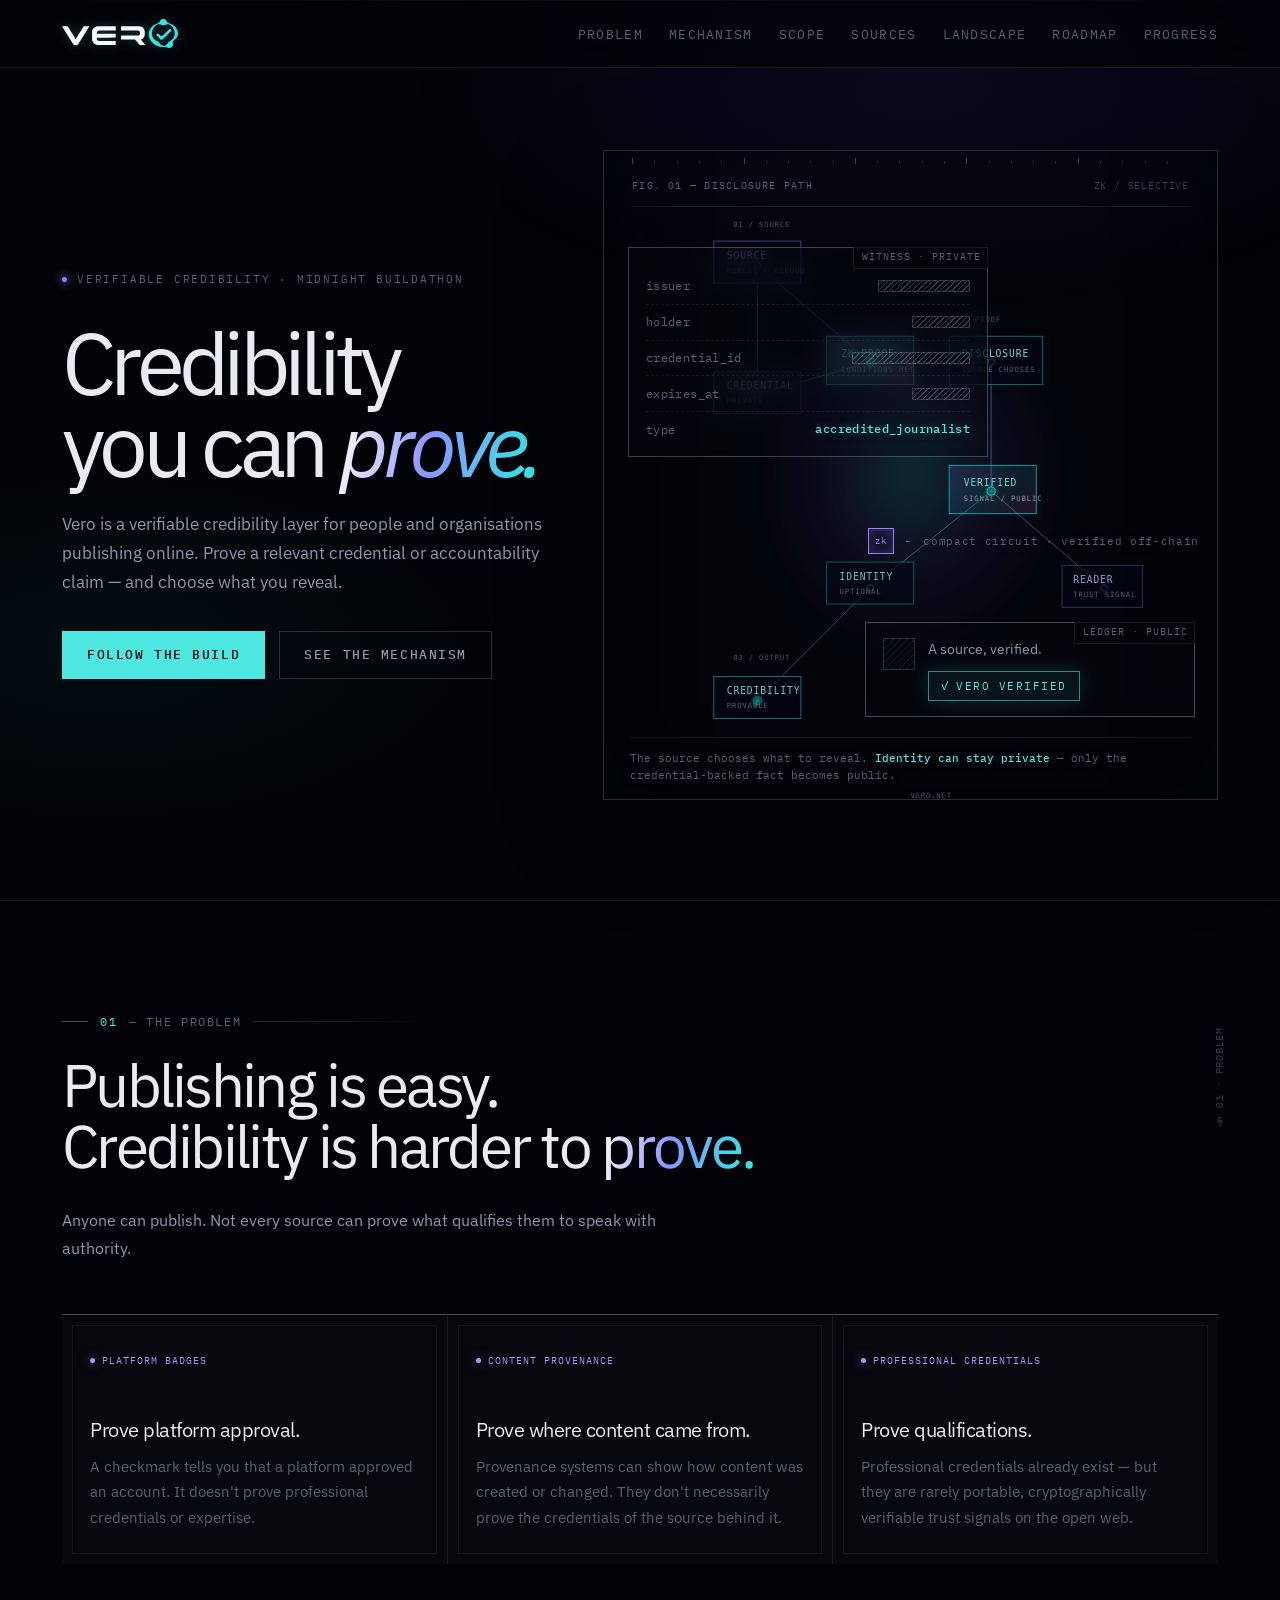
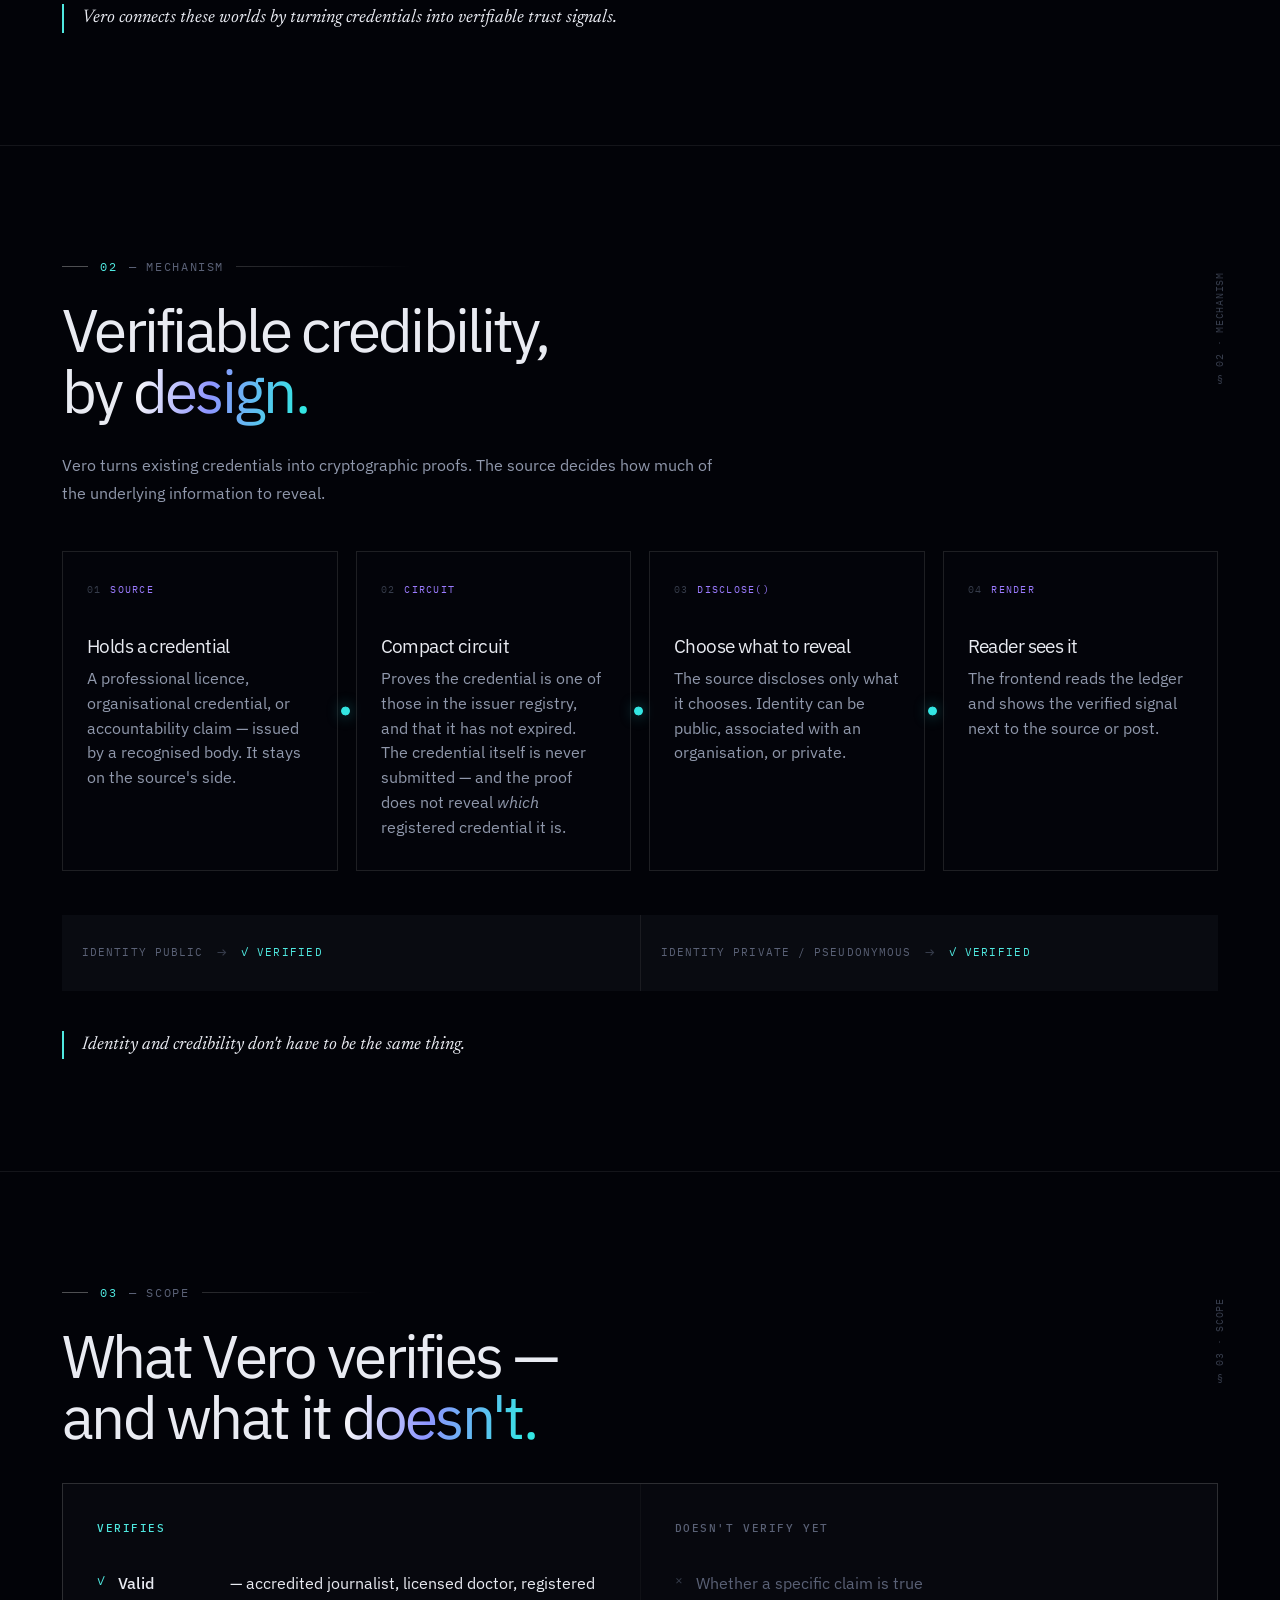
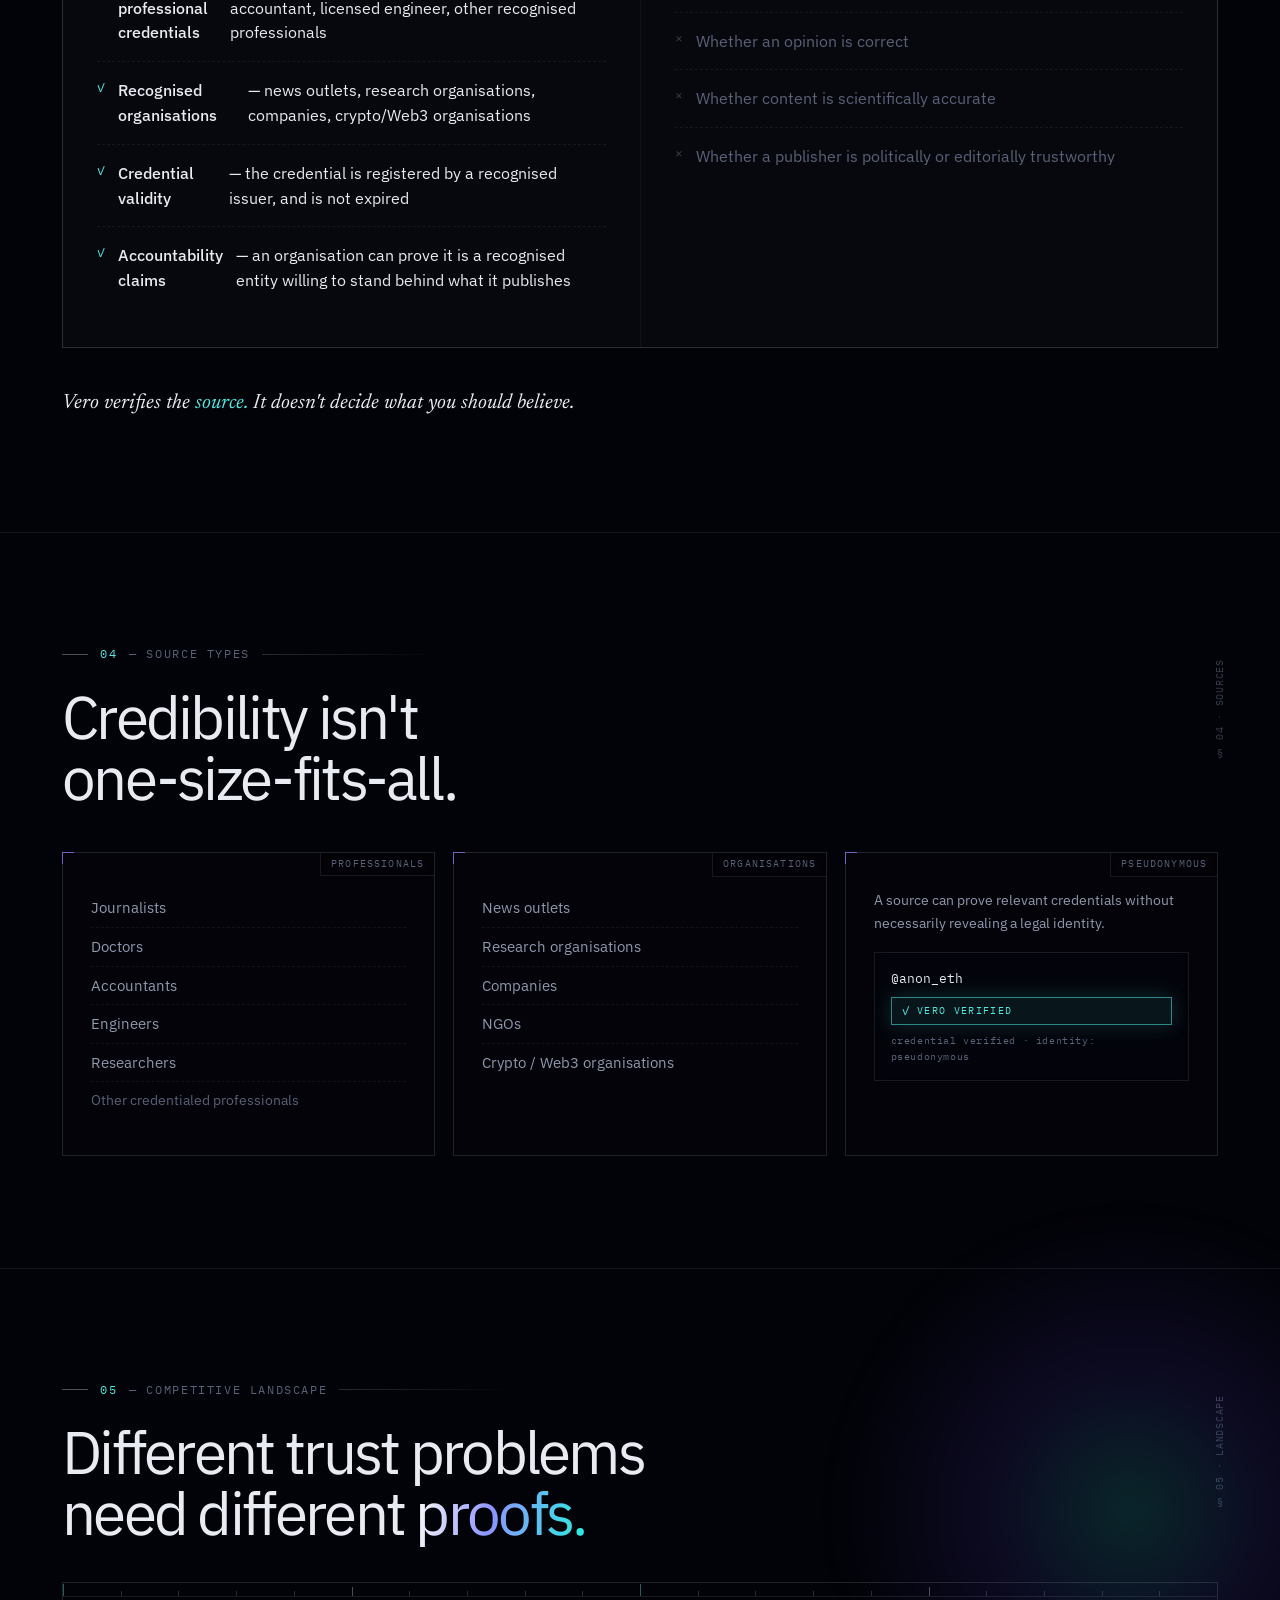
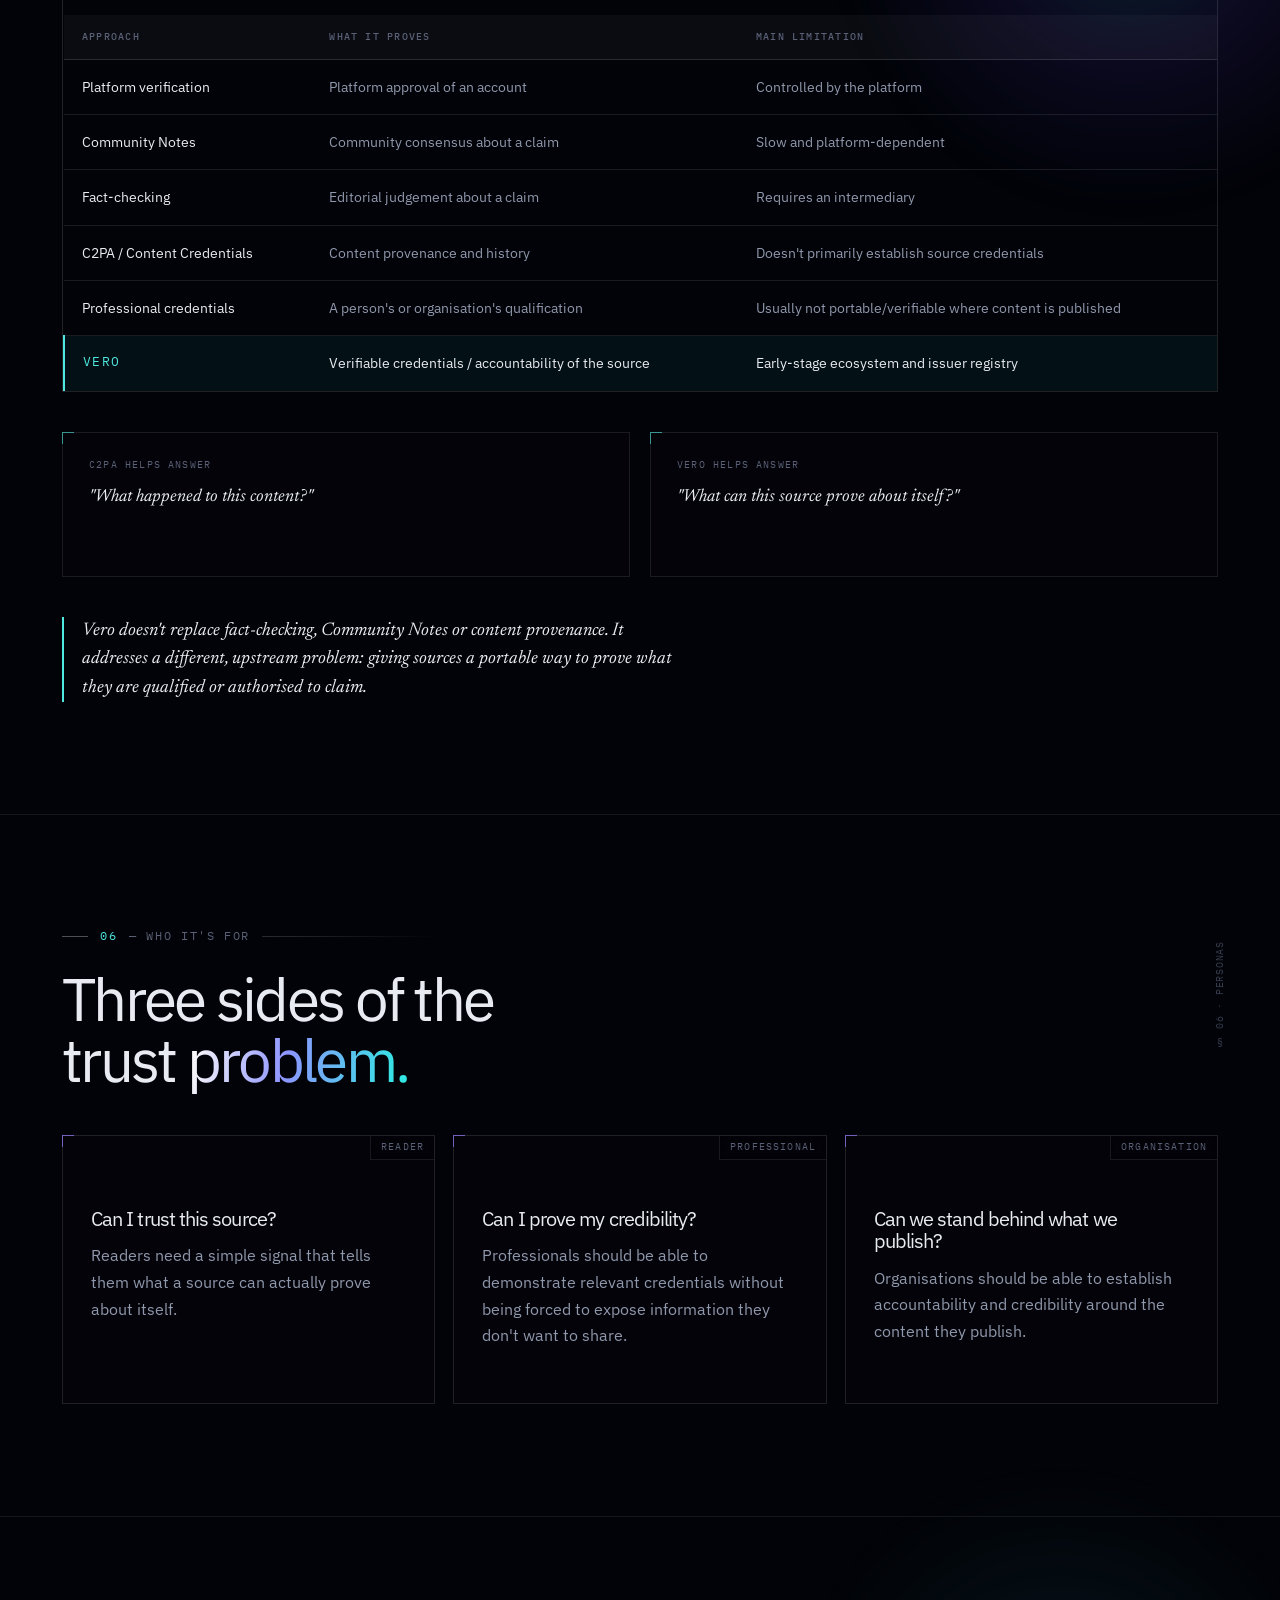
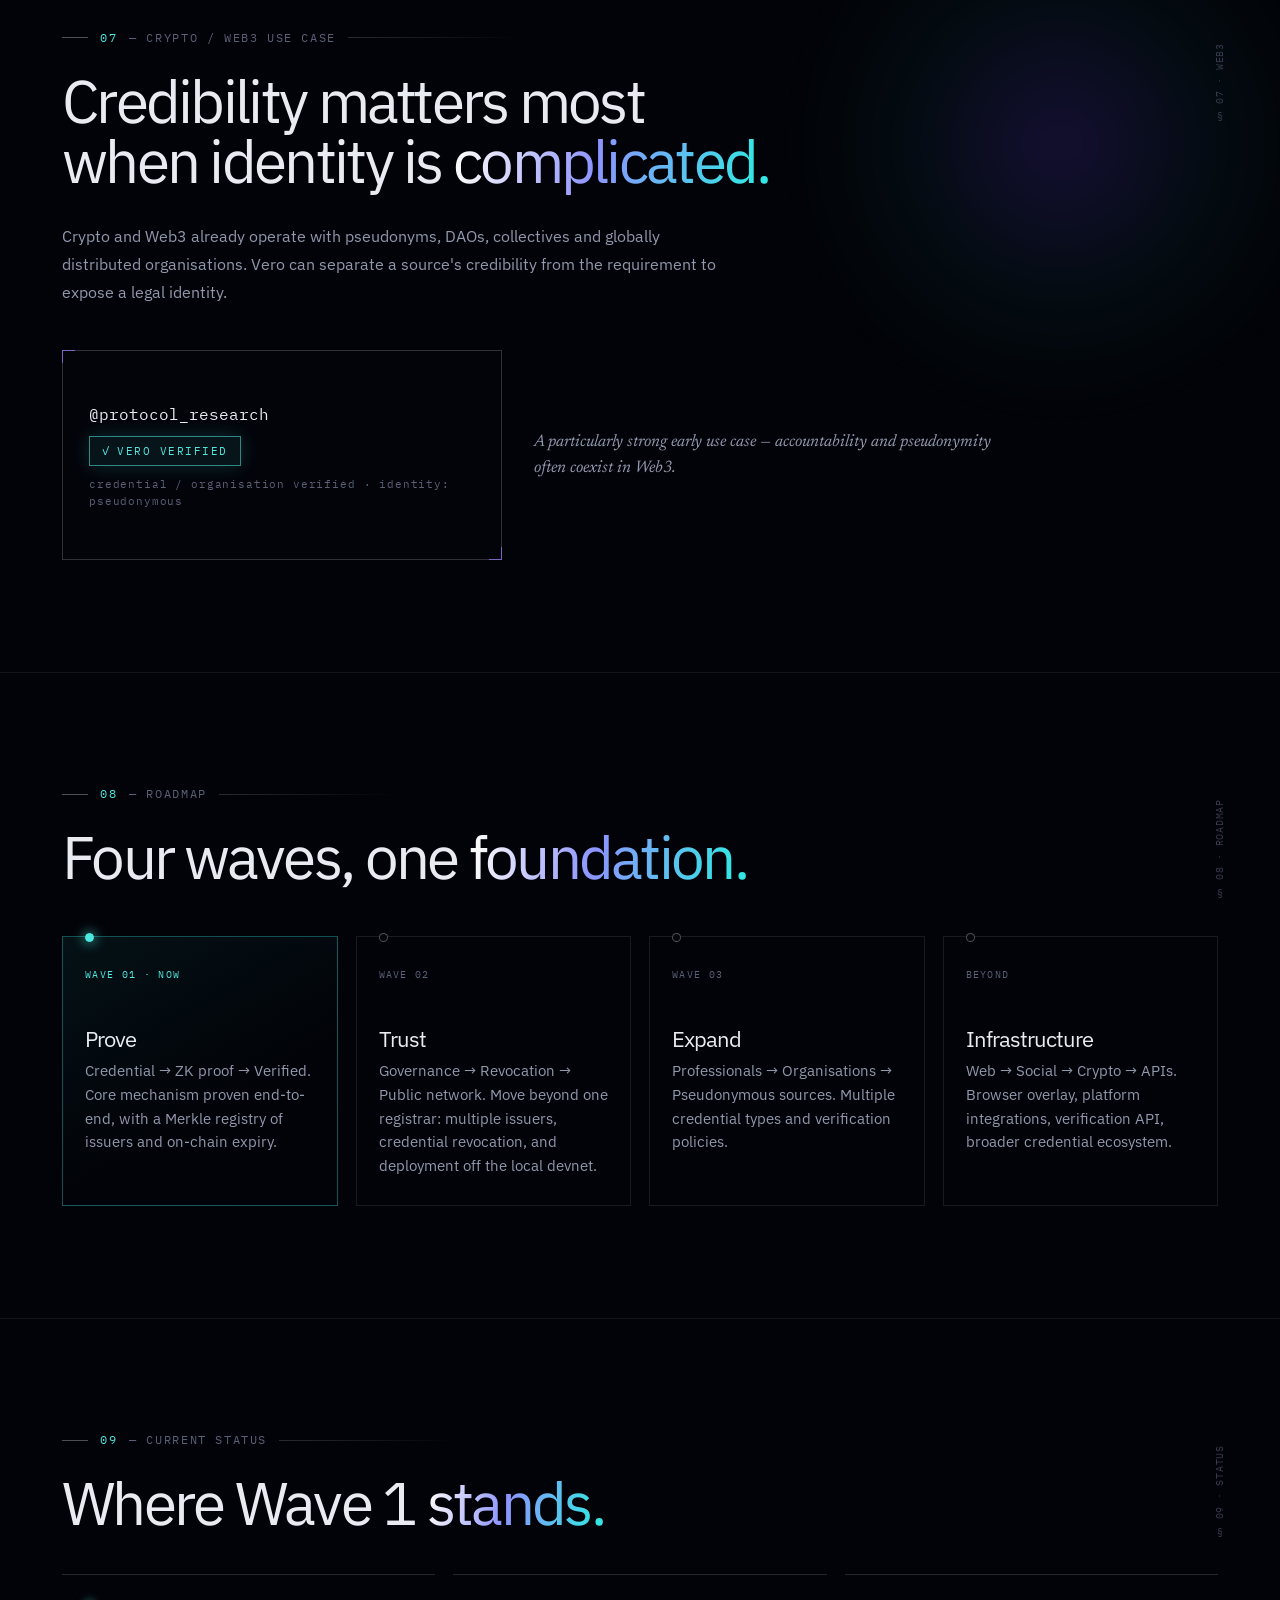
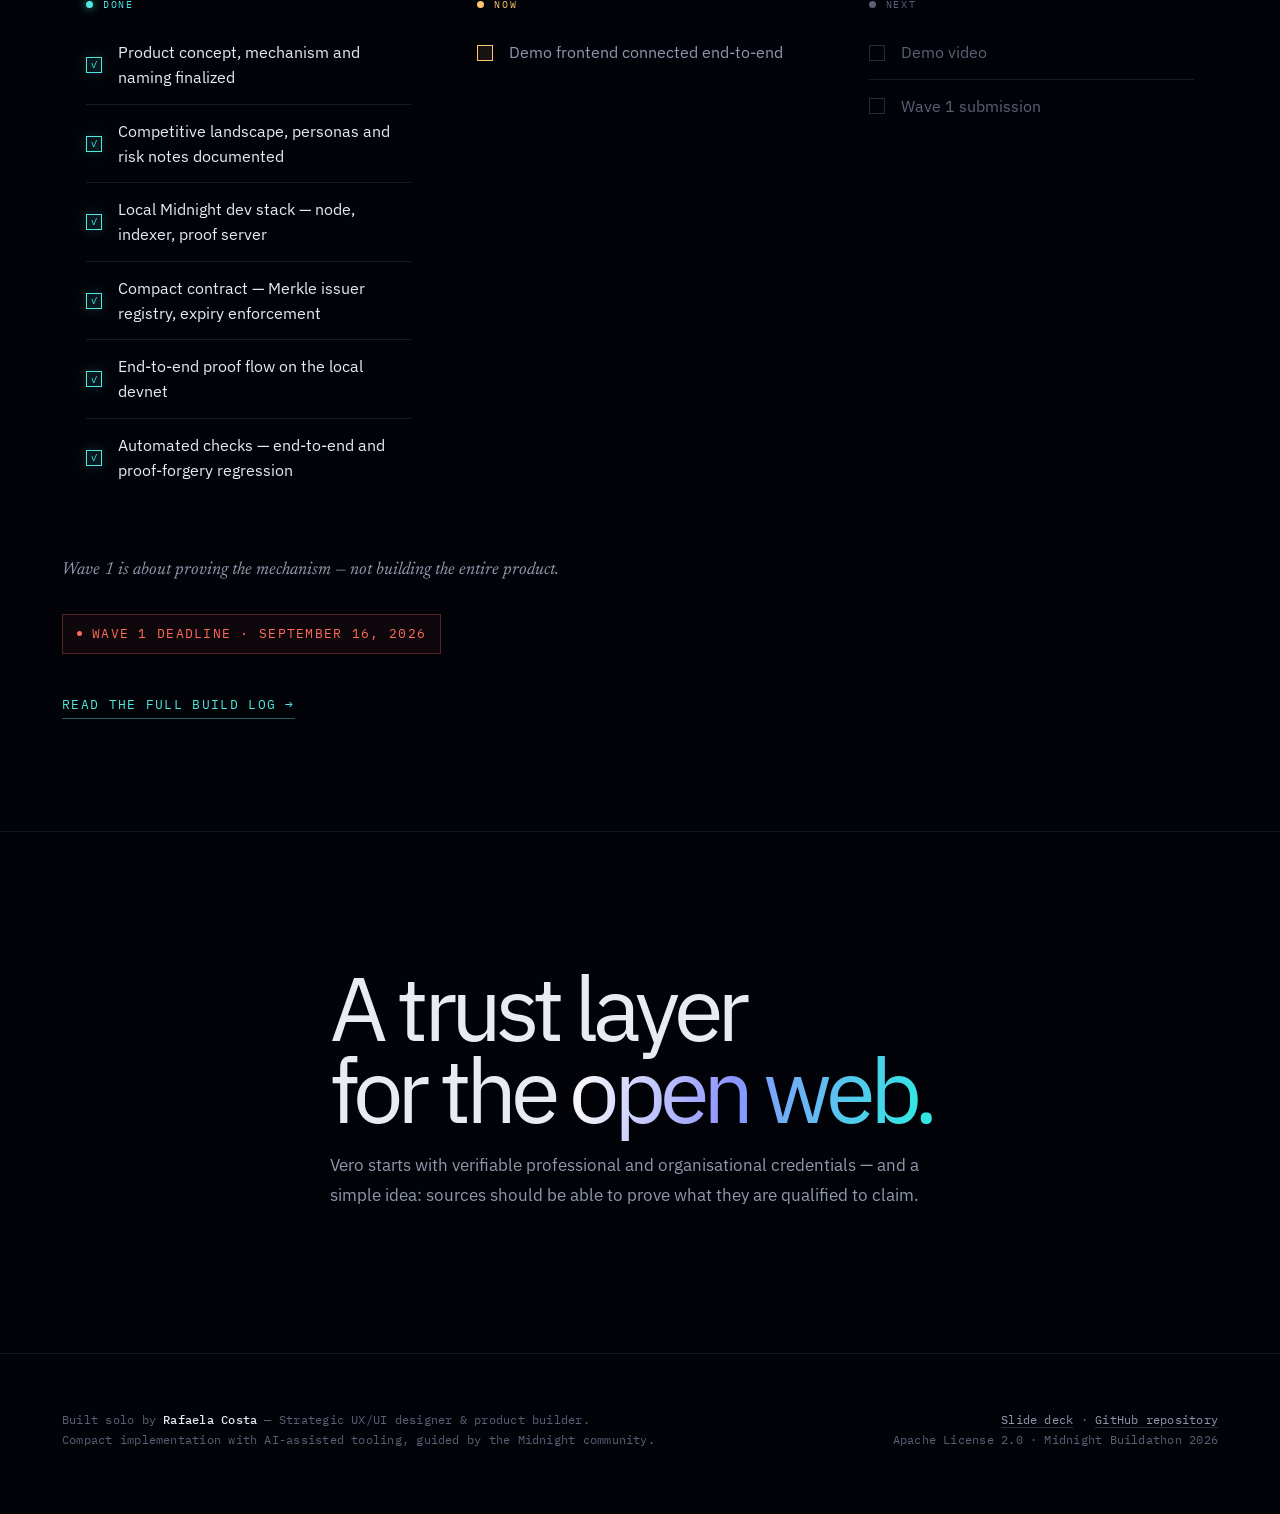
==== commit 687b93cb: "Bring the site in line with what the contract actually does The copy had drifted in both directions:" ====
--- a/index.html
+++ b/index.html
@@ -130,7 +130,7 @@
         <div class="mech-step">
           <div class="k"><span class="num">02</span> circuit</div>
           <h3>Compact circuit</h3>
-          <p>Checks validity, expiry, issuer and scope off-chain. The credential itself is never submitted.</p>
+          <p>Proves the credential is one of those in the issuer registry, and that it has not expired. The credential itself is never submitted — and the proof does not reveal <em>which</em> registered credential it is.</p>
         </div>
         <div class="mech-step">
           <div class="k"><span class="num">03</span> disclose()</div>
@@ -174,7 +174,7 @@
           <ul>
             <li><span class="mark yes">✓</span> <b>Valid professional credentials</b> — accredited journalist, licensed doctor, registered accountant, licensed engineer, other recognised professionals</li>
             <li><span class="mark yes">✓</span> <b>Recognised organisations</b> — news outlets, research organisations, companies, crypto/Web3 organisations</li>
-            <li><span class="mark yes">✓</span> <b>Credential validity</b> — valid credential, recognised issuer, scope, expiry, other policy conditions</li>
+            <li><span class="mark yes">✓</span> <b>Credential validity</b> — the credential is registered by a recognised issuer, and is not expired</li>
             <li><span class="mark yes">✓</span> <b>Accountability claims</b> — an organisation can prove it is a recognised entity willing to stand behind what it publishes</li>
           </ul>
         </div>
@@ -359,12 +359,12 @@
         <div class="wave active">
           <div class="k">wave 01 · now</div>
           <h3>Prove</h3>
-          <p>Credential → ZK proof → Verified. Prove the core mechanism end-to-end.</p>
+          <p>Credential → ZK proof → Verified. Core mechanism proven end-to-end, with a Merkle registry of issuers and on-chain expiry.</p>
         </div>
         <div class="wave">
           <div class="k">wave 02</div>
           <h3>Trust</h3>
-          <p>Issuers → Policies → Credential issuance. Define how trusted credentials enter the ecosystem, starting with a small manually maintained allowlist.</p>
+          <p>Governance → Revocation → Public network. Move beyond one registrar: multiple issuers, credential revocation, and deployment off the local devnet.</p>
         </div>
         <div class="wave">
           <div class="k">wave 03</div>
@@ -393,21 +393,21 @@
           <ul class="checklist">
             <li class="done"><span class="box">✓</span> Product concept, mechanism and naming finalized</li>
             <li class="done"><span class="box">✓</span> Competitive landscape, personas and risk notes documented</li>
+            <li class="done"><span class="box">✓</span> Local Midnight dev stack — node, indexer, proof server</li>
+            <li class="done"><span class="box">✓</span> Compact contract — Merkle issuer registry, expiry enforcement</li>
+            <li class="done"><span class="box">✓</span> End-to-end proof flow on the local devnet</li>
+            <li class="done"><span class="box">✓</span> Automated checks — end-to-end and proof-forgery regression</li>
           </ul>
         </div>
         <div class="status-group">
           <h3 class="status-group-label now">Now</h3>
           <ul class="checklist">
-            <li class="active"><span class="box"></span> Minimal Compact contract — credential verification circuit</li>
-            <li class="active"><span class="box"></span> Local Midnight dev stack — node, indexer, proof server</li>
-            <li class="active"><span class="box"></span> End-to-end proof flow</li>
+            <li class="active"><span class="box"></span> Demo frontend connected end-to-end</li>
           </ul>
         </div>
         <div class="status-group">
           <h3 class="status-group-label next">Next</h3>
           <ul class="checklist">
-            <li><span class="box"></span> Demo frontend connected end-to-end</li>
-            <li><span class="box"></span> Tests</li>
             <li><span class="box"></span> Demo video</li>
             <li><span class="box"></span> Wave 1 submission</li>
           </ul>
--- a/assets/styles.css
+++ b/assets/styles.css
@@ -1314,3 +1314,27 @@
 }
 
 
+
+/* ==========================================================
+   Slide 5 — terminal transcript
+   Replaces the screenshot placeholder: until the demo frontend
+   exists, the CLI transcript is the actual demonstrable artefact.
+   ========================================================== */
+
+.demo-terminal{
+  margin:0;
+  padding:26px 28px;
+  font-family:var(--mono);
+  font-size:0.82rem;
+  line-height:1.7;
+  color:var(--text);
+  white-space:pre;
+  overflow-x:auto;
+}
+.demo-terminal .t-dim{color:var(--text-faint);}
+.demo-terminal .t-in{color:var(--violet);}
+.demo-terminal .t-ok{color:var(--cyan);}
+
+@media (max-width:720px){
+  .demo-terminal{font-size:0.7rem;padding:18px 16px;}
+}
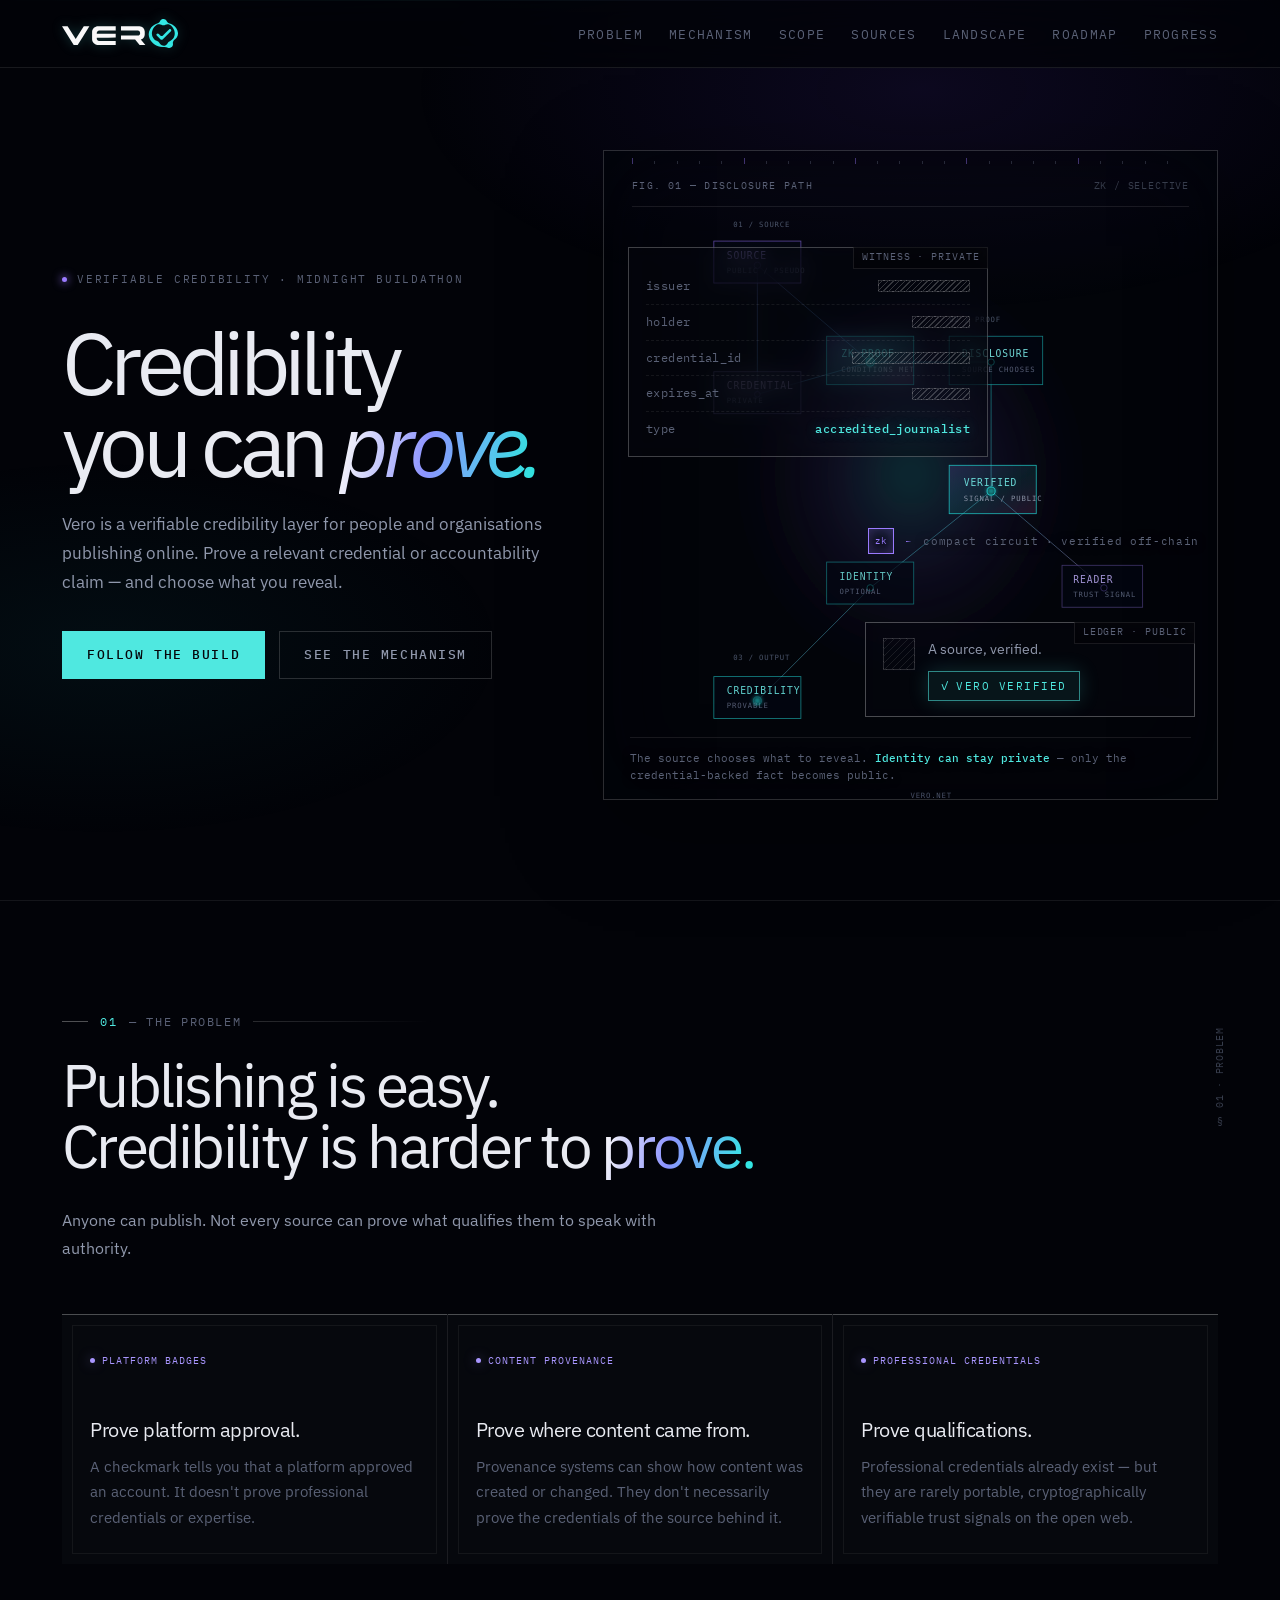
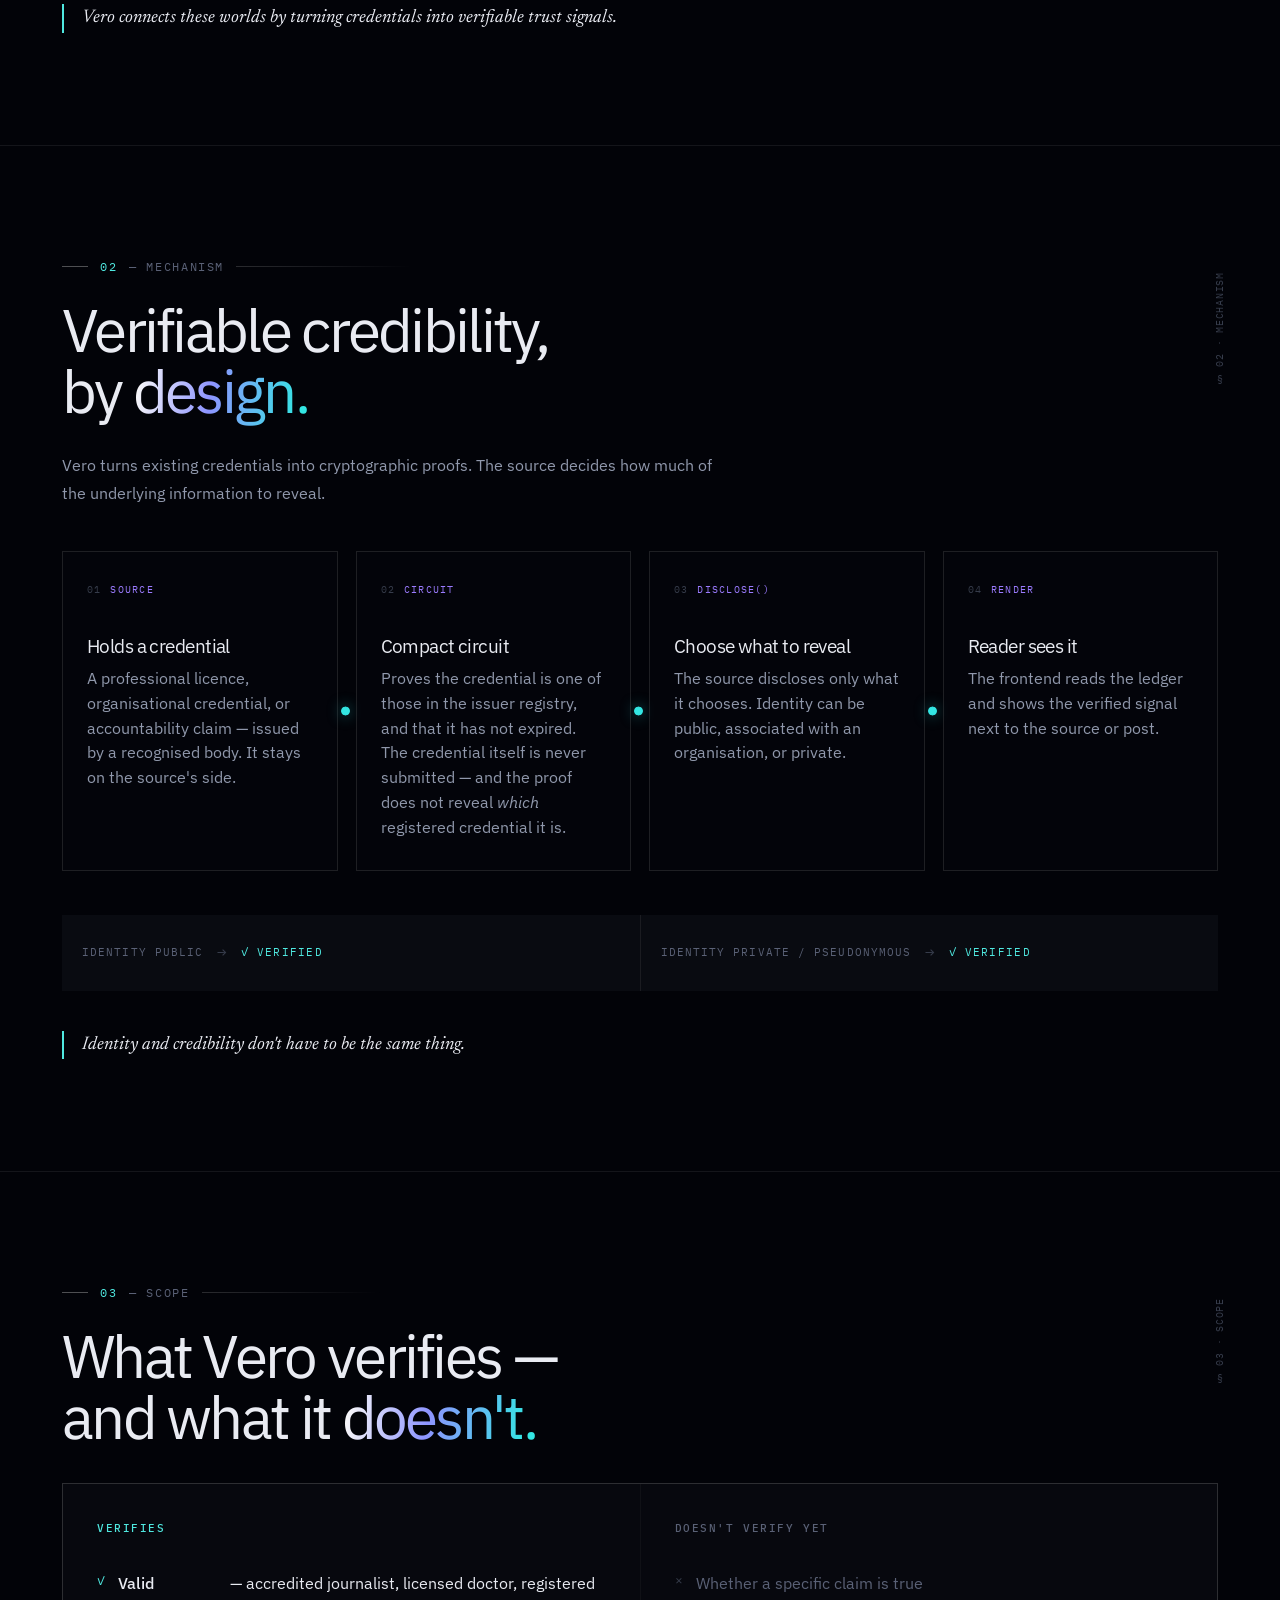
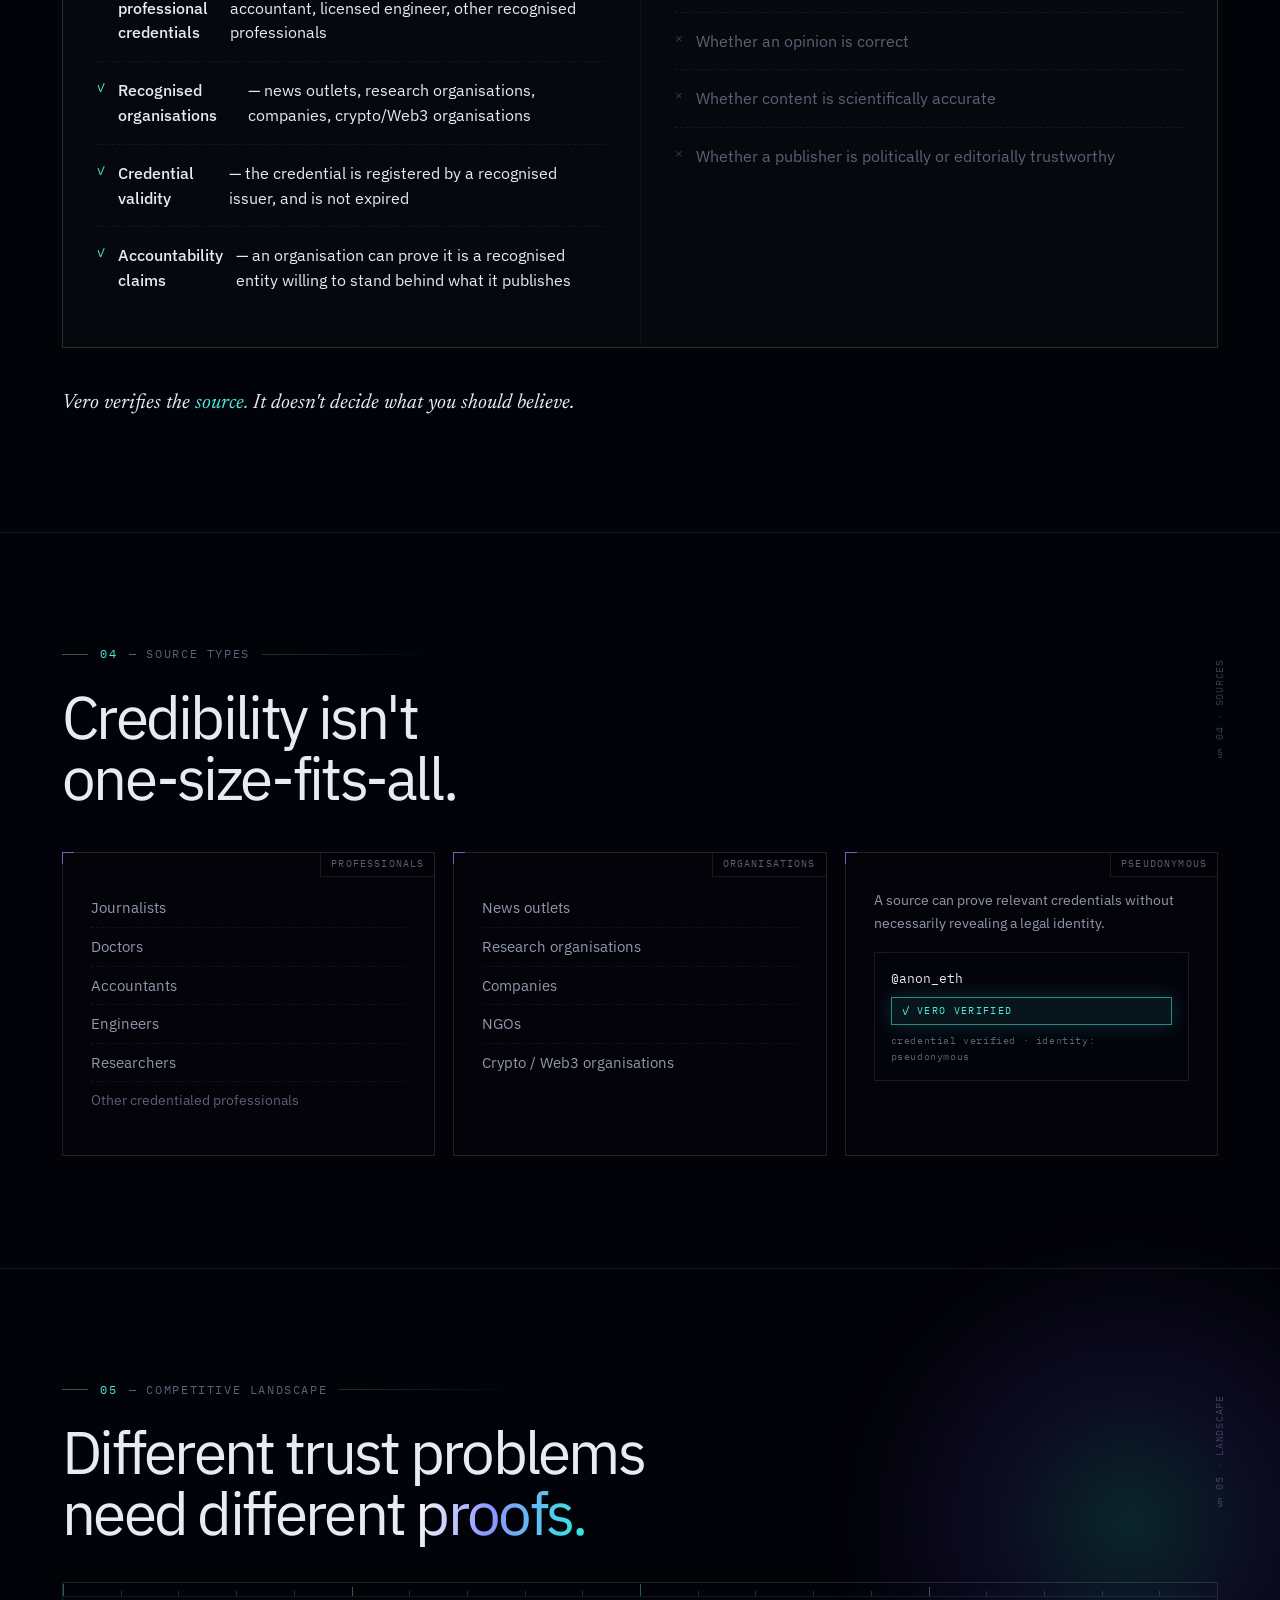
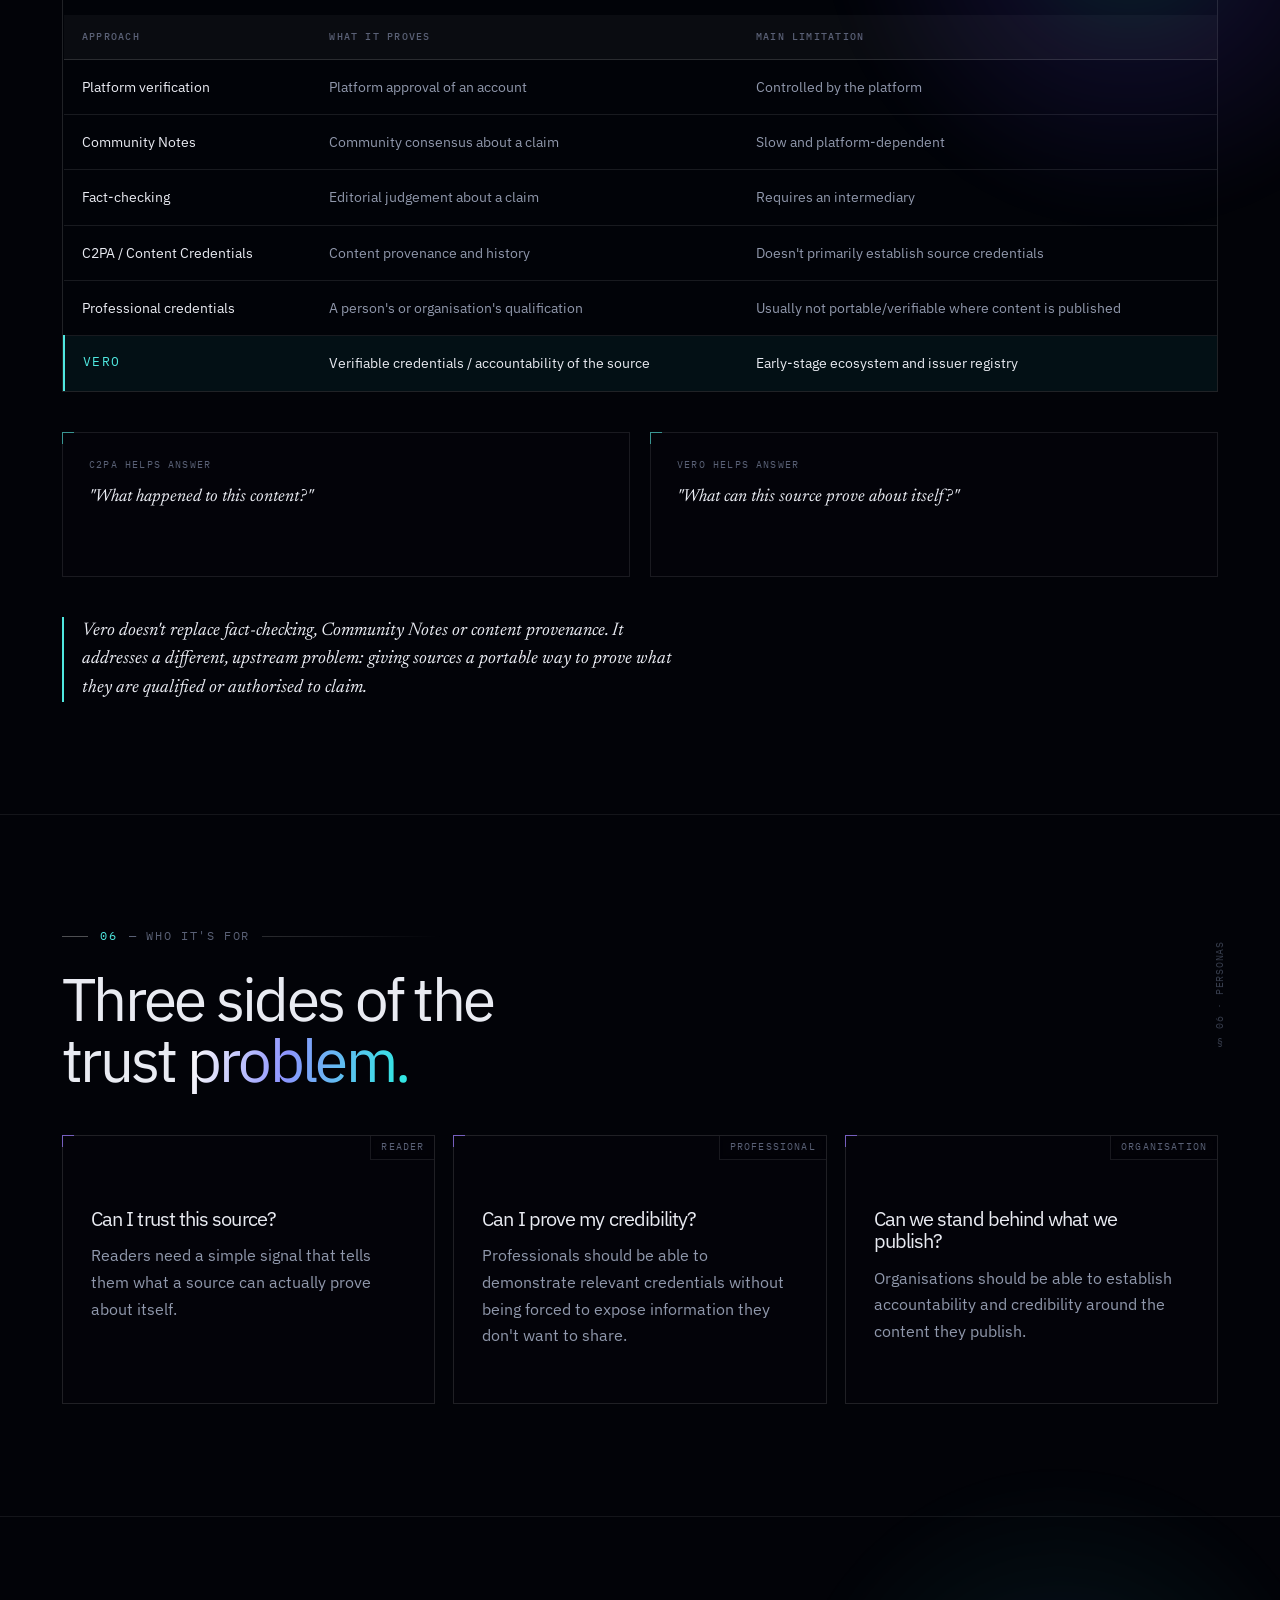
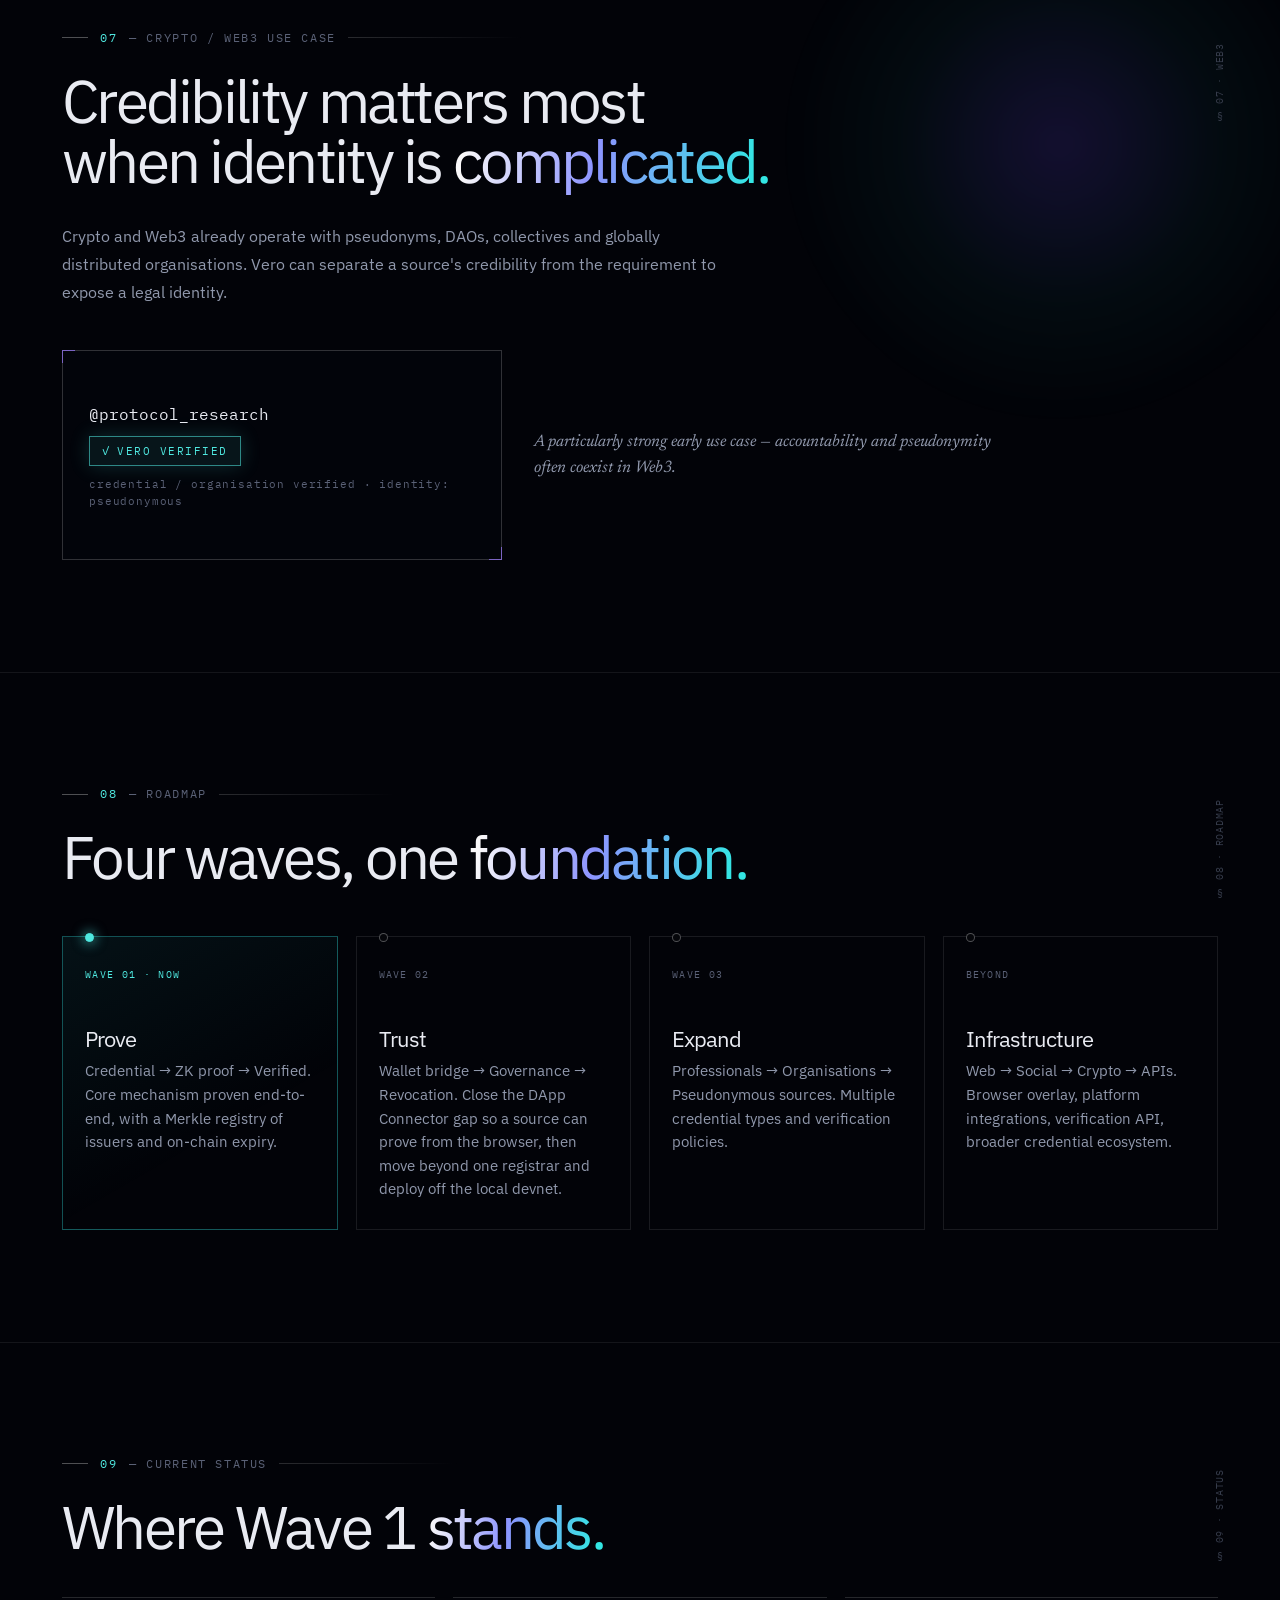
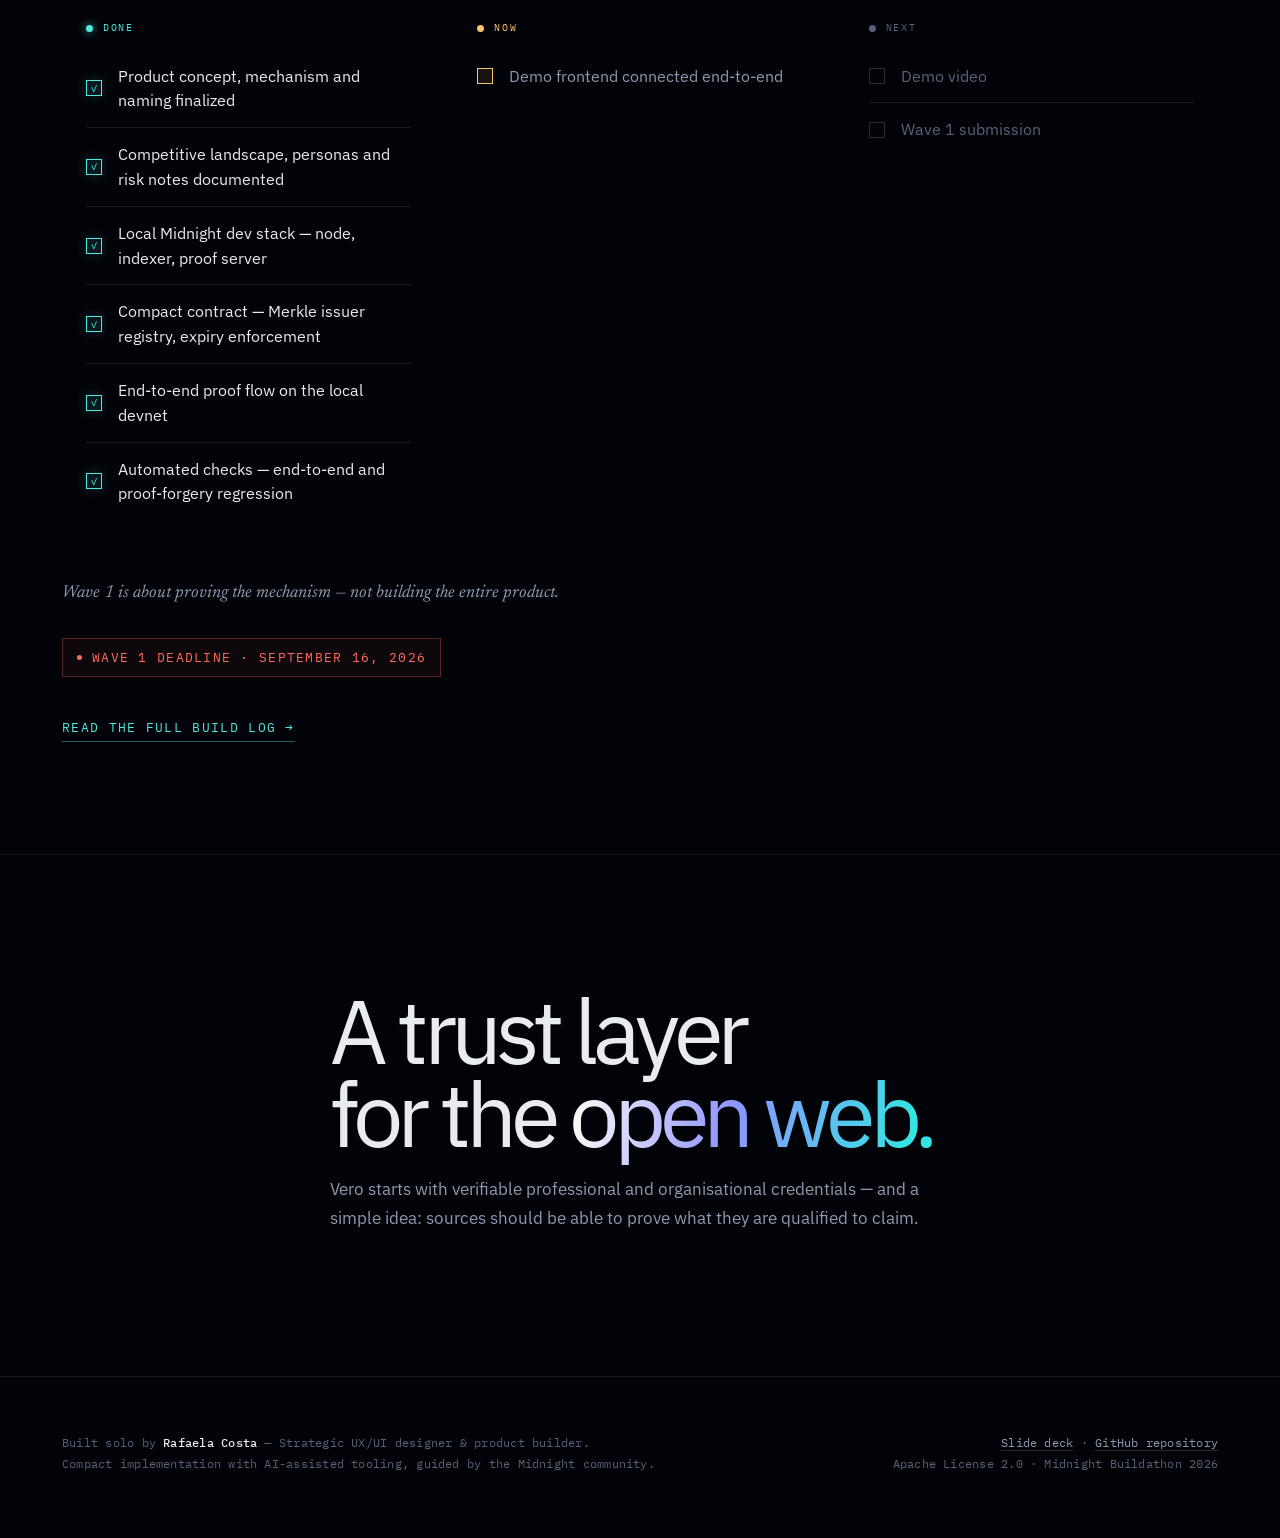
==== commit 3d86f6bd: "Record the reader view, and place the wallet bridge in Wave 2 The build log had nothing about the fr" ====
--- a/index.html
+++ b/index.html
@@ -364,7 +364,7 @@
         <div class="wave">
           <div class="k">wave 02</div>
           <h3>Trust</h3>
-          <p>Governance → Revocation → Public network. Move beyond one registrar: multiple issuers, credential revocation, and deployment off the local devnet.</p>
+          <p>Wallet bridge → Governance → Revocation. Close the DApp Connector gap so a source can prove from the browser, then move beyond one registrar and deploy off the local devnet.</p>
         </div>
         <div class="wave">
           <div class="k">wave 03</div>
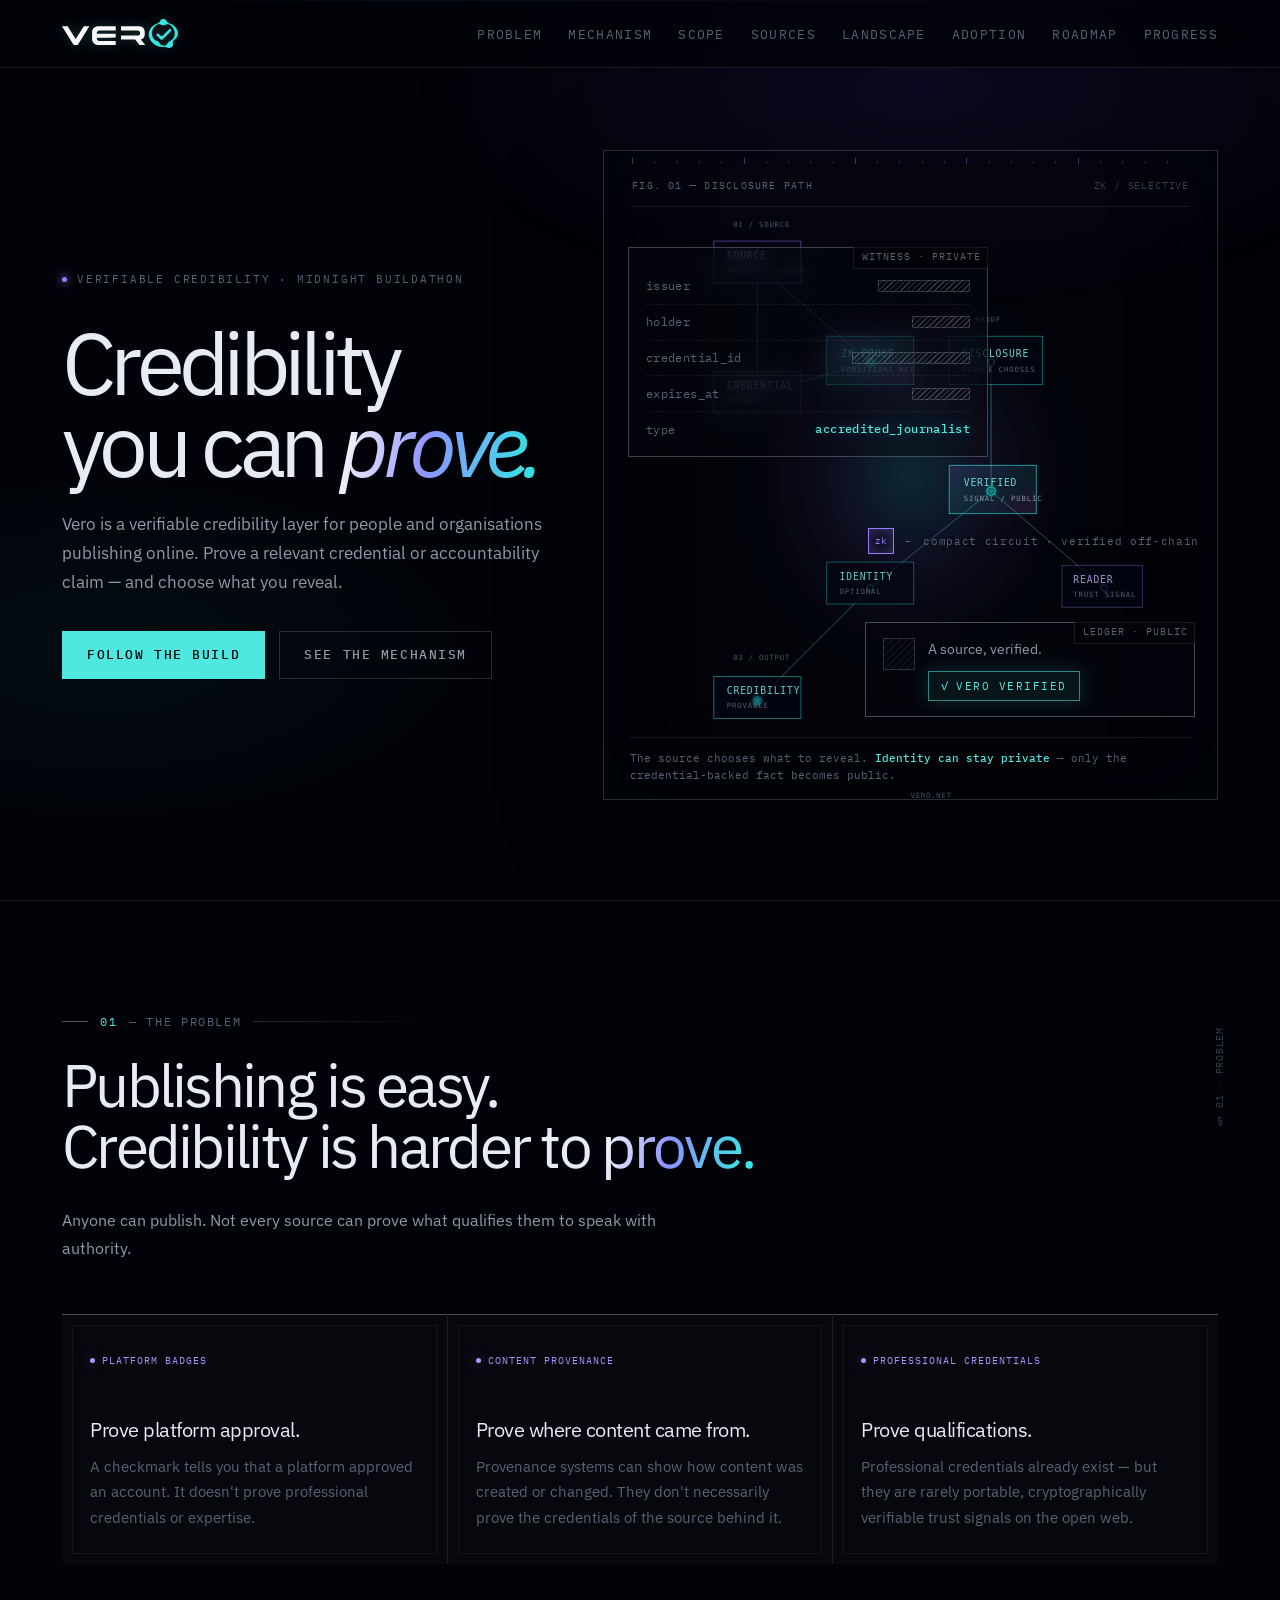
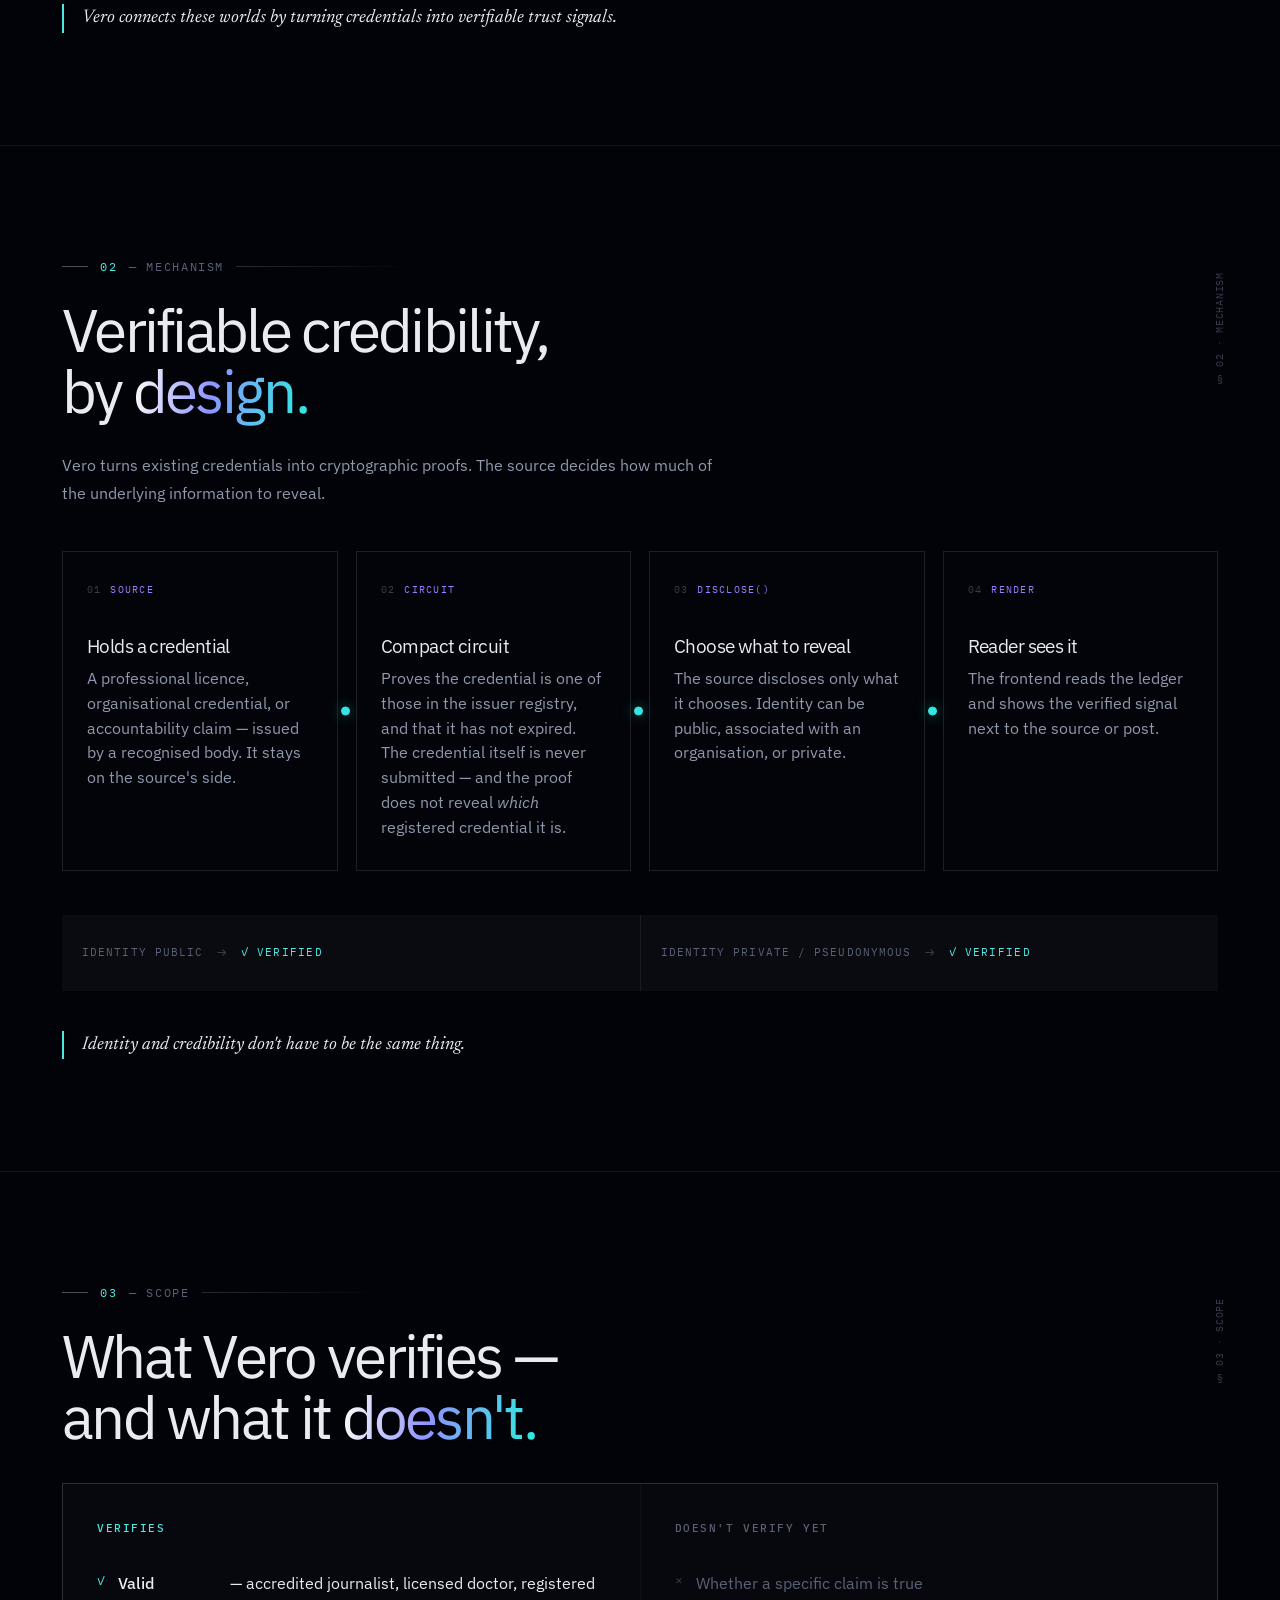
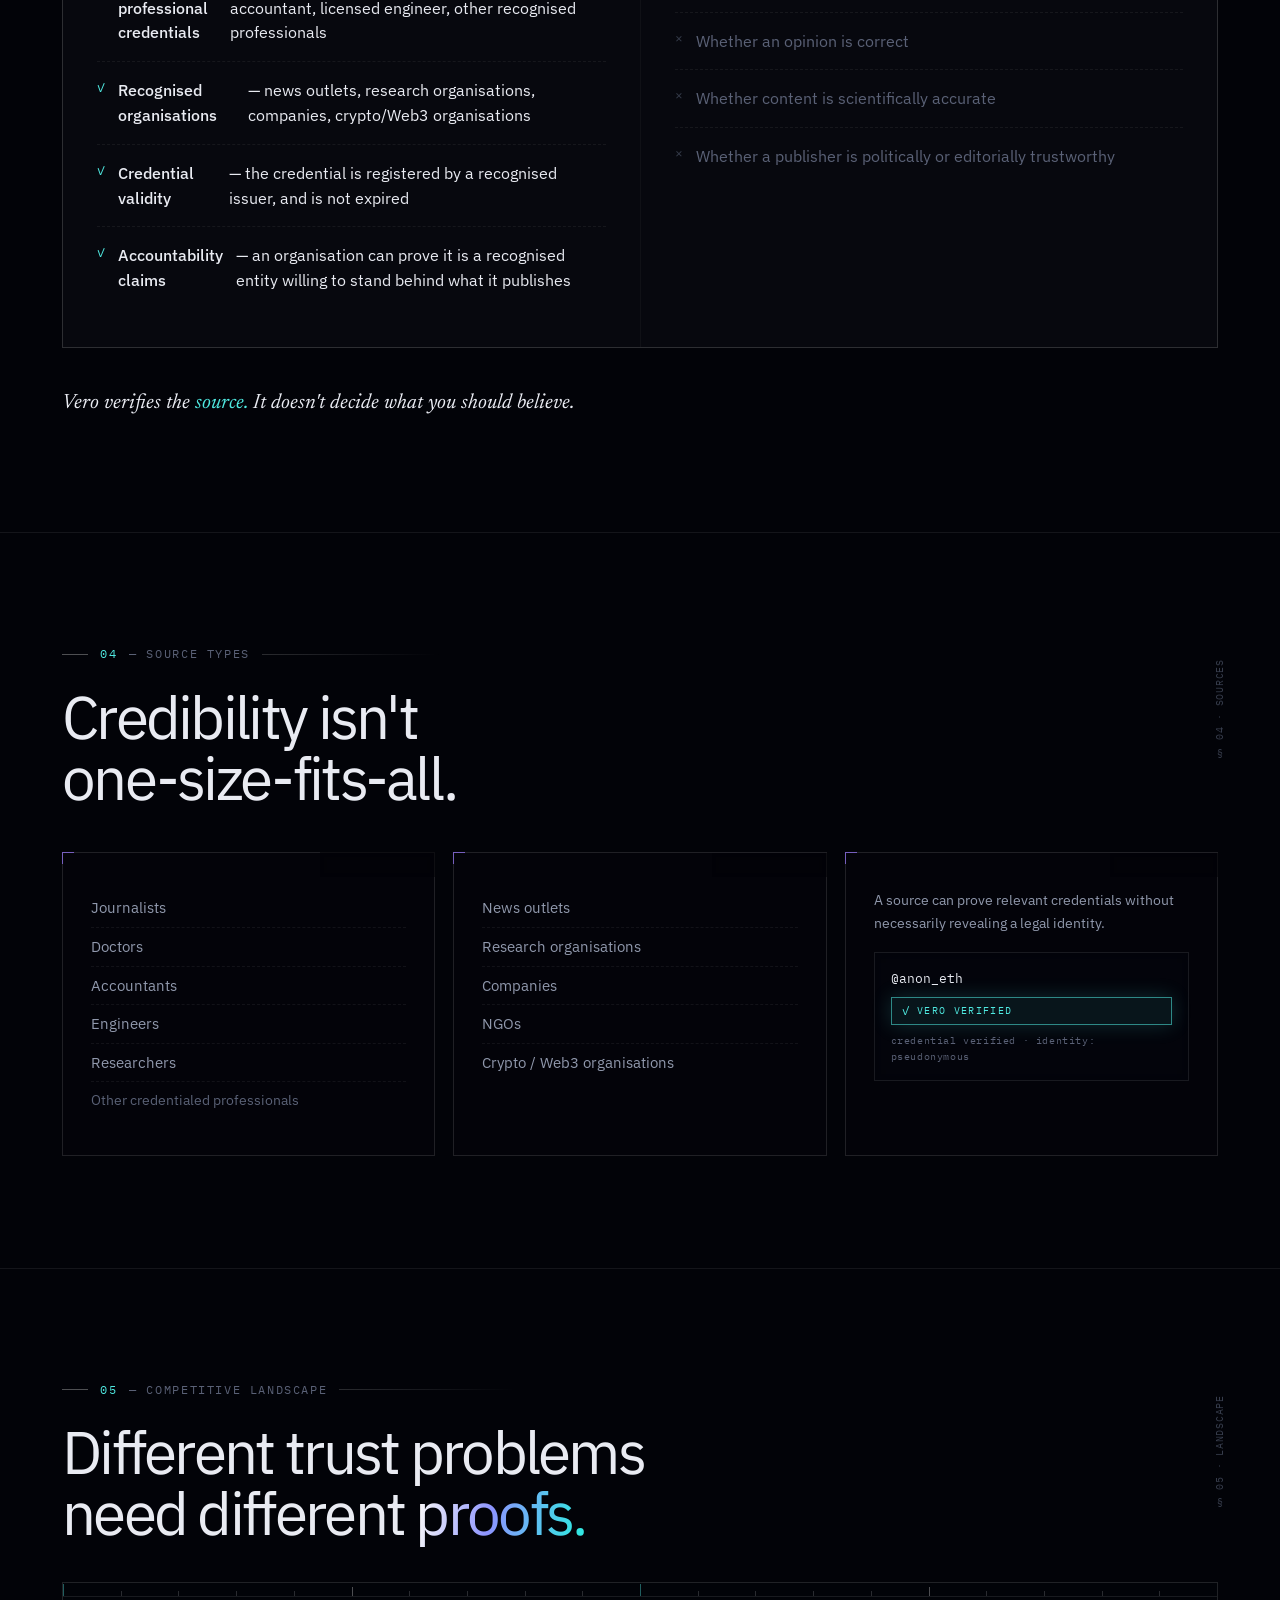
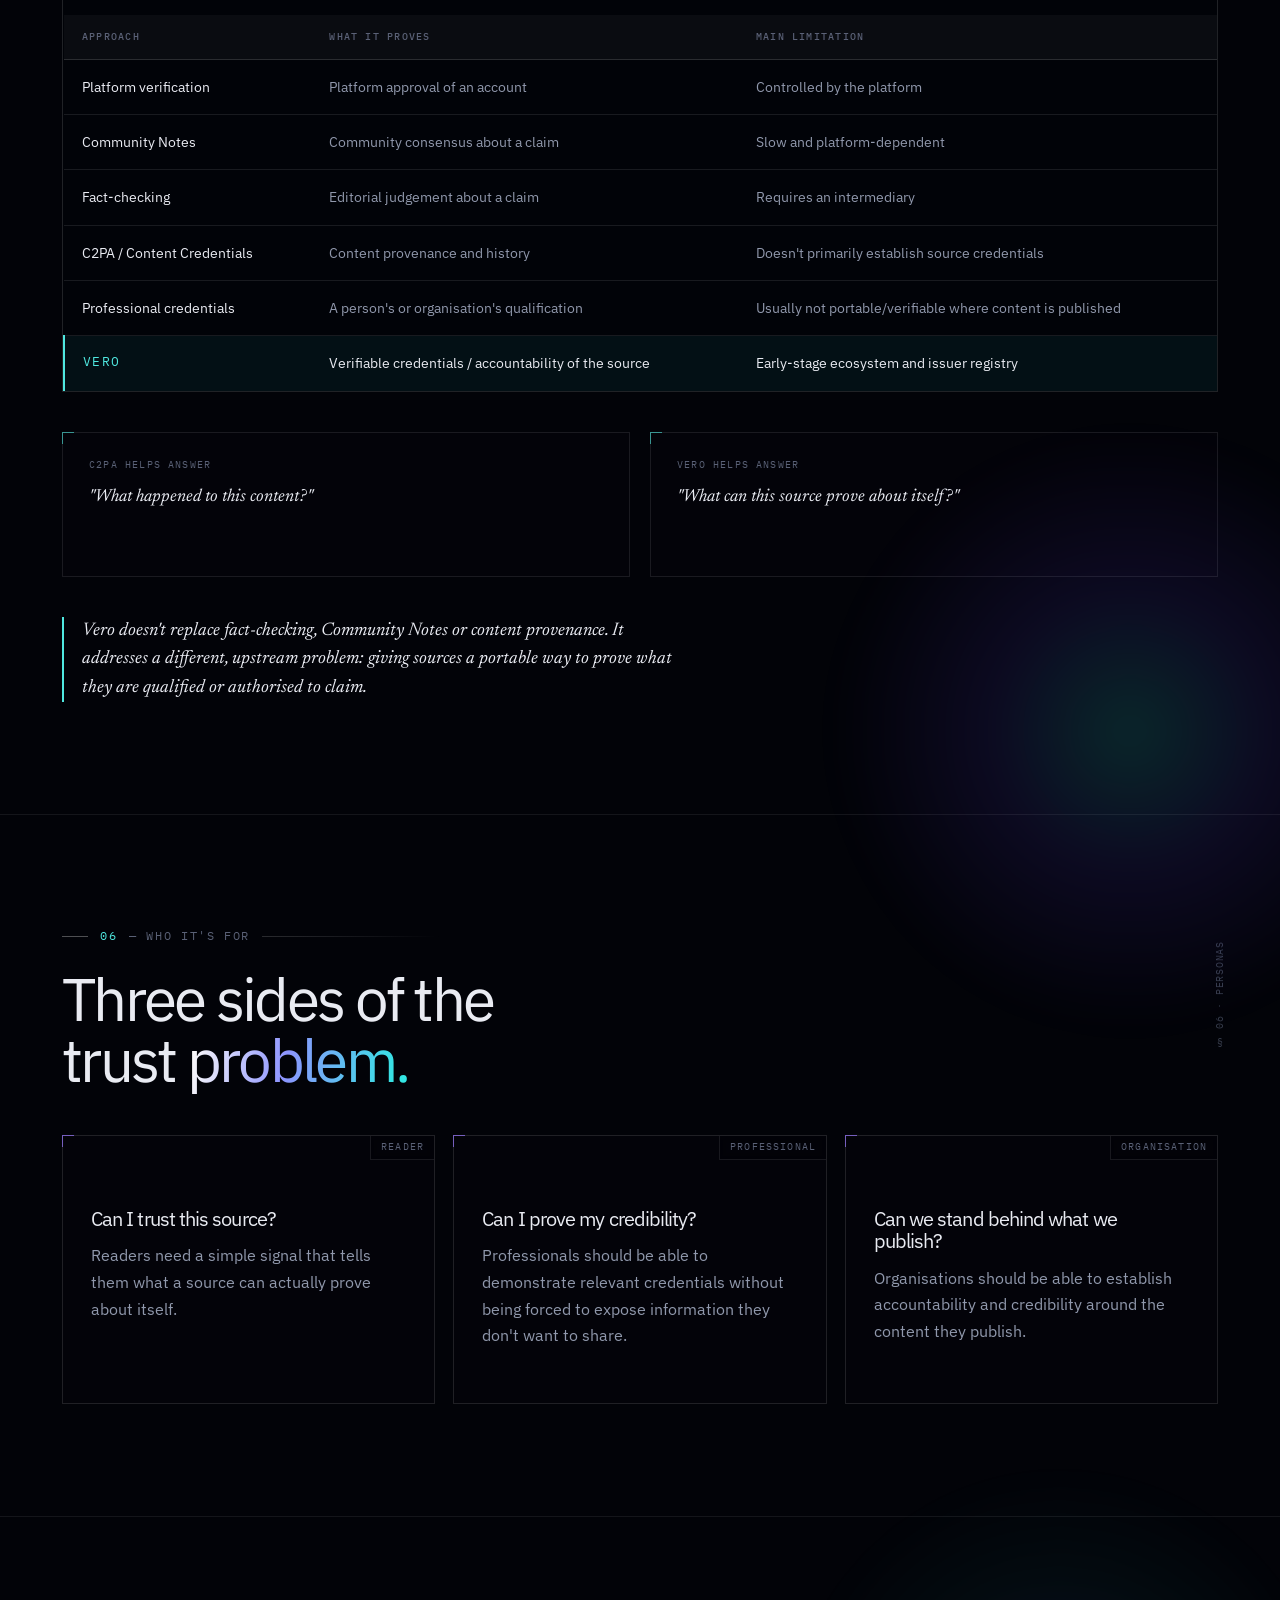
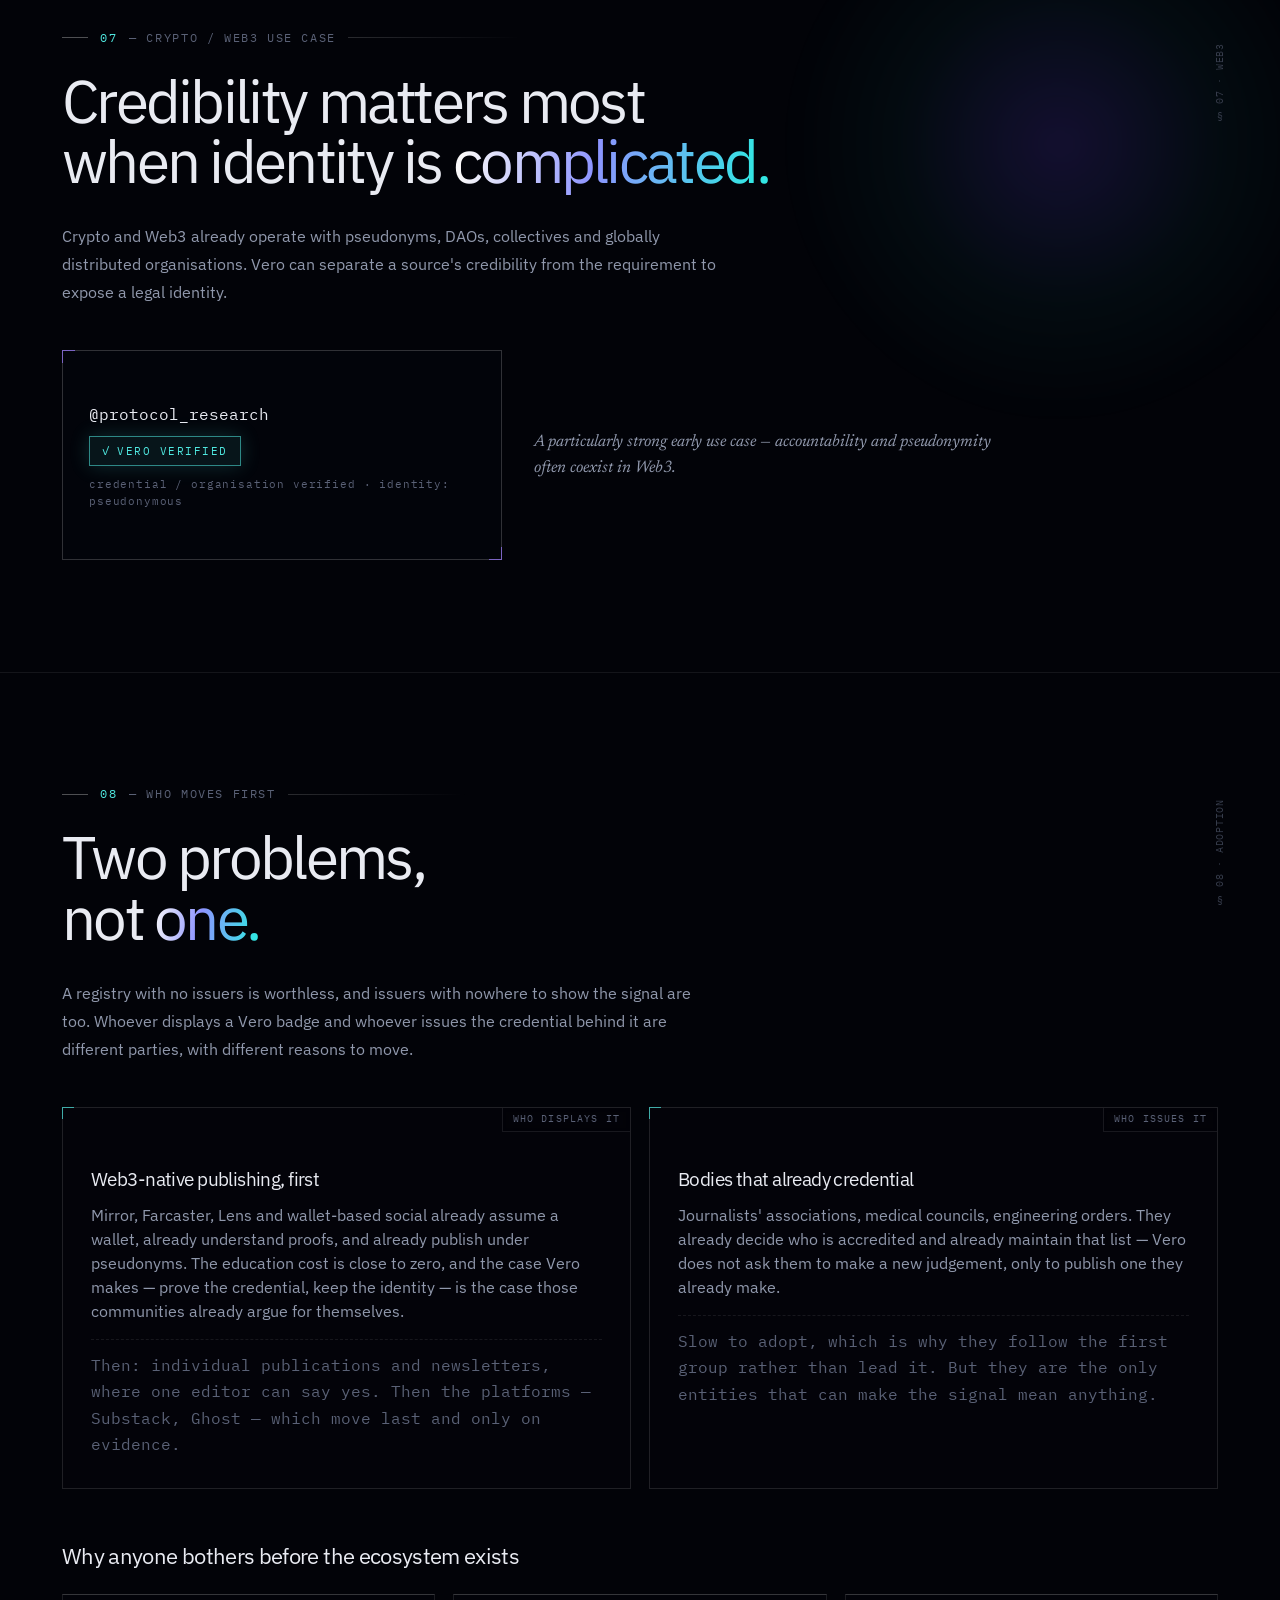
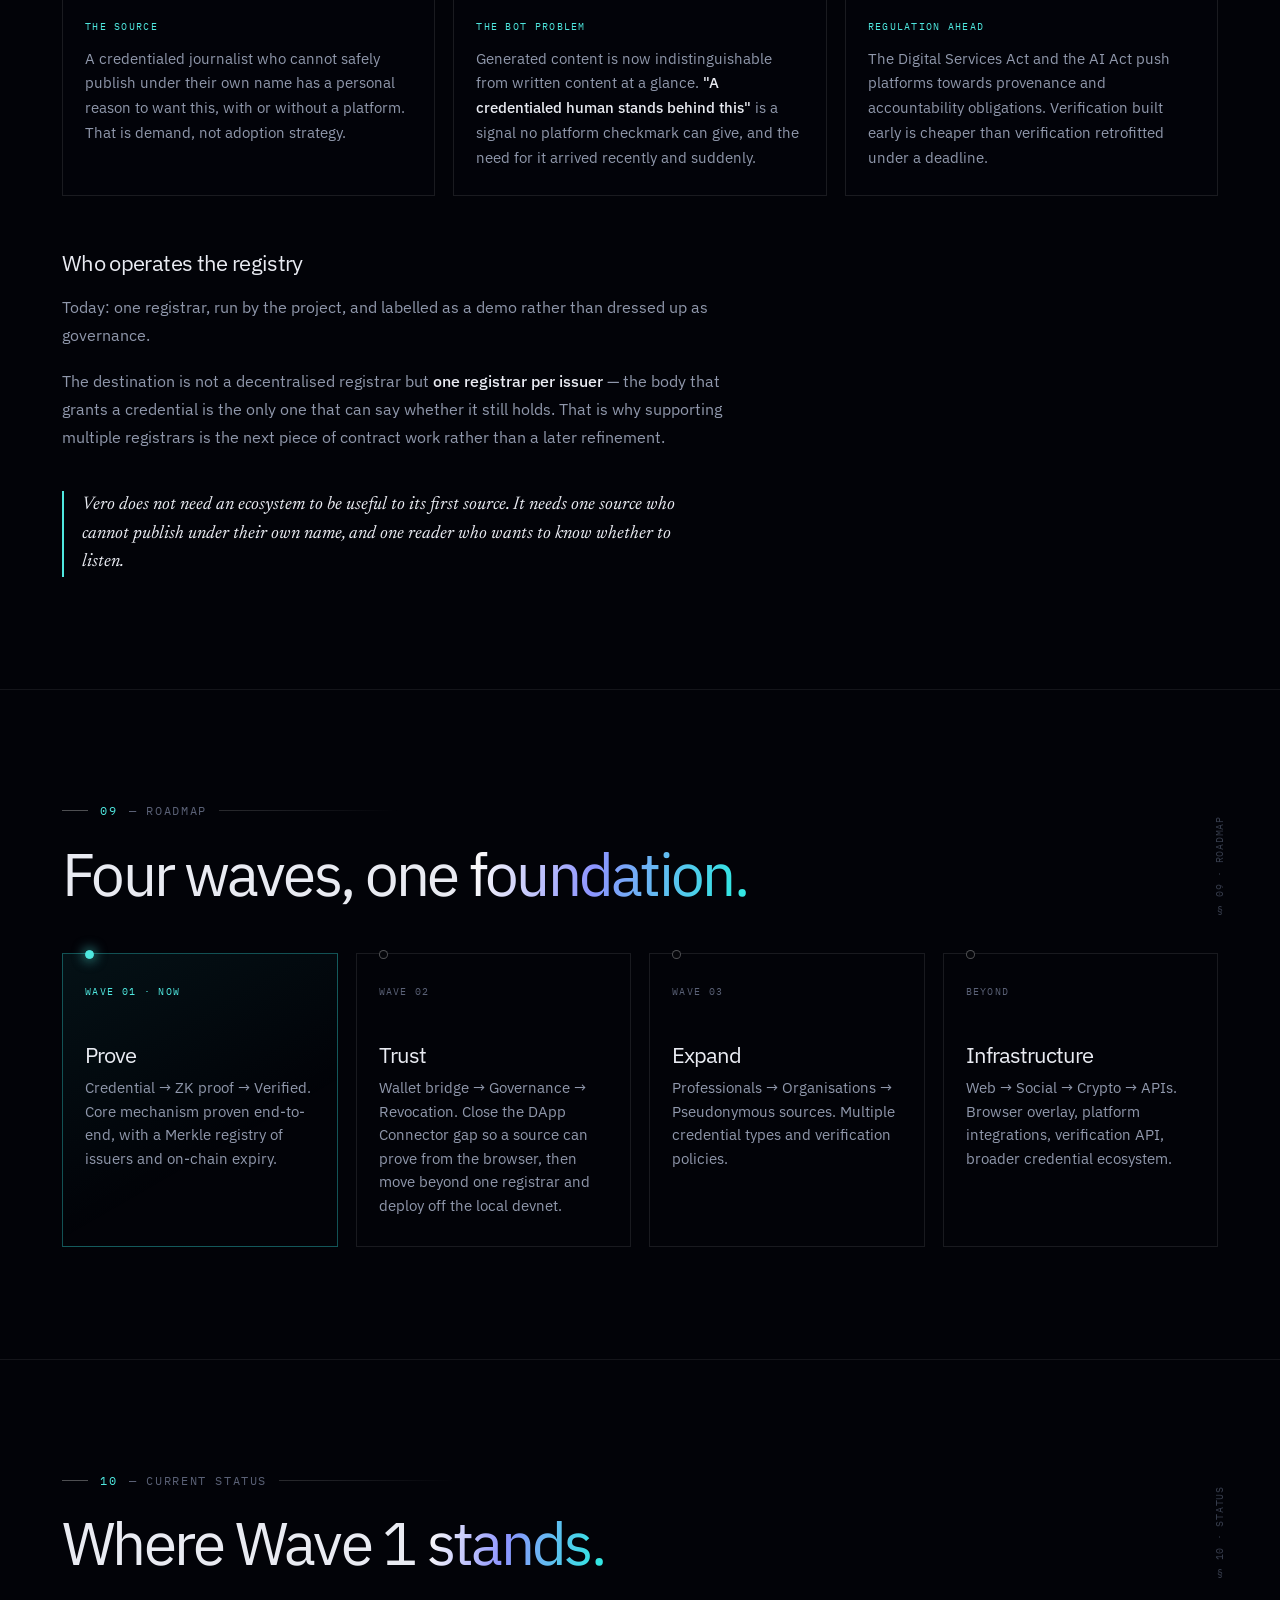
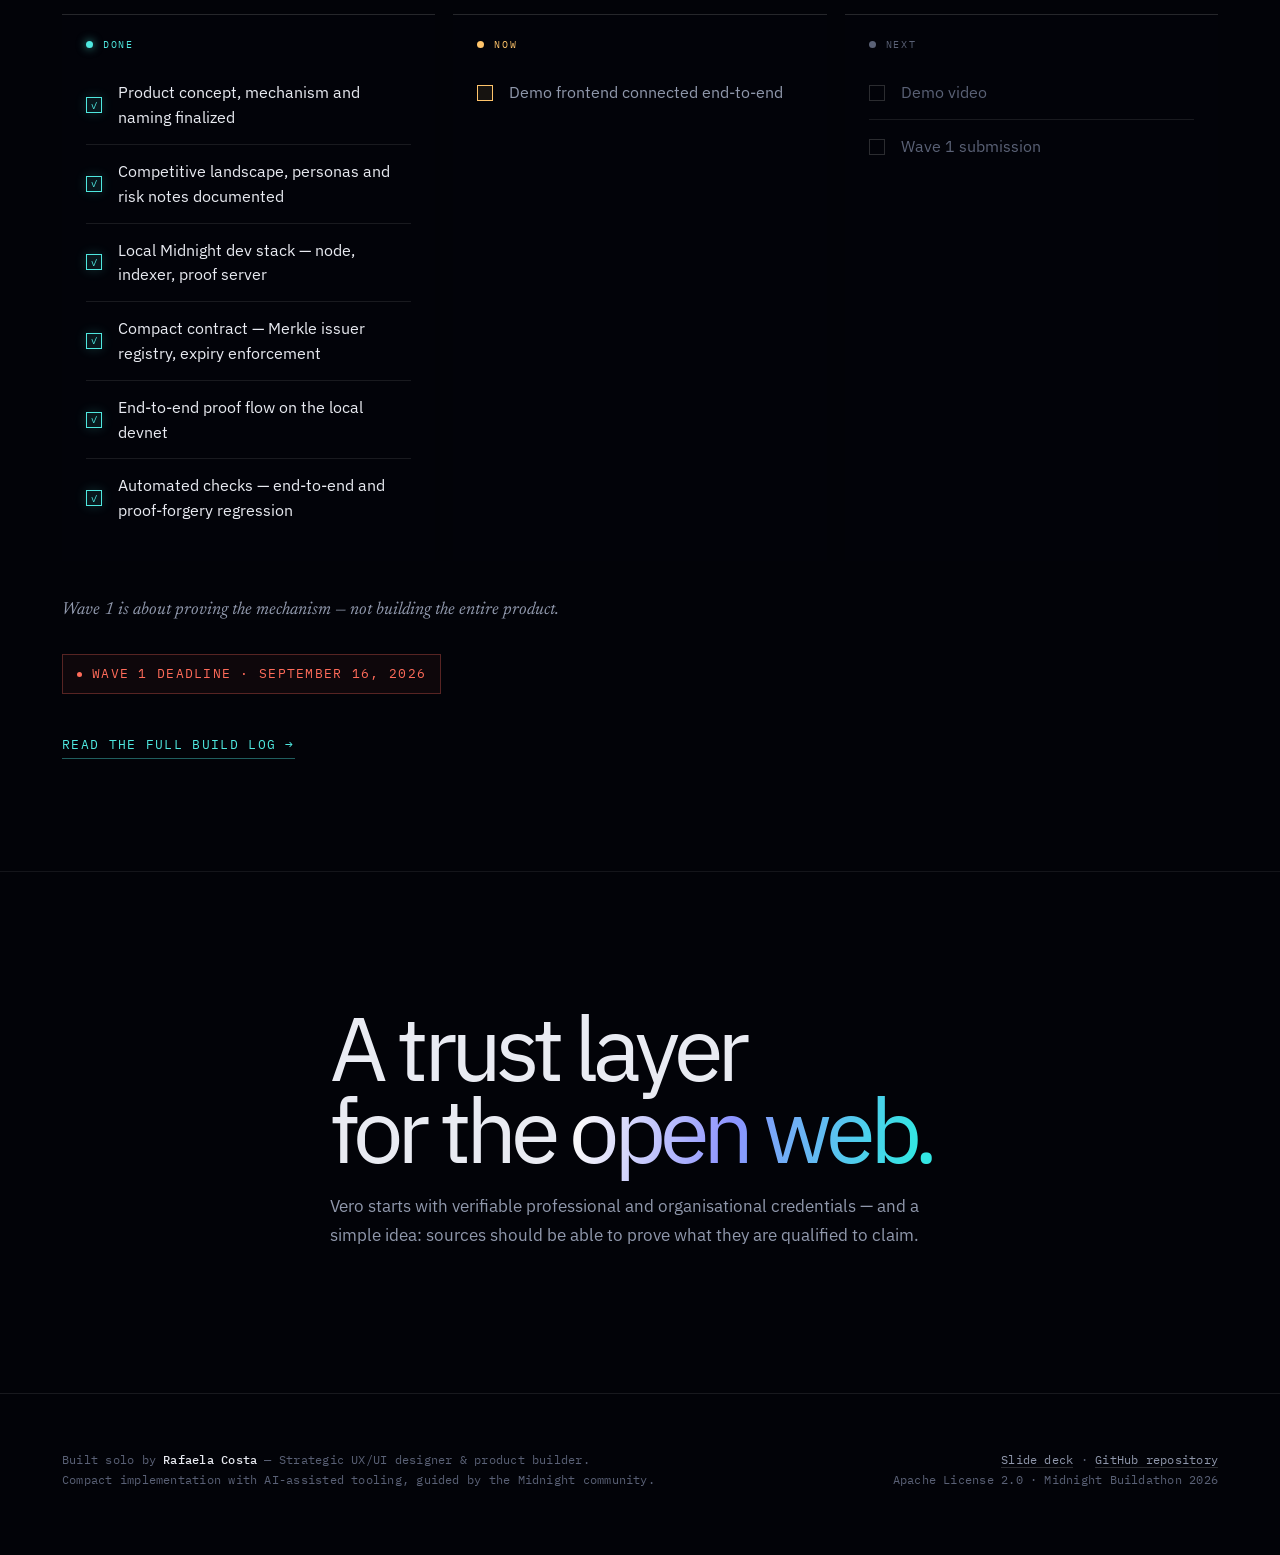
==== commit c266fad8: "Answer the adoption question, and reframe the team note Searching the site for adoption, market, bus" ====
--- a/index.html
+++ b/index.html
@@ -25,6 +25,7 @@
       <li><a href="#scope">Scope</a></li>
       <li><a href="#sources">Sources</a></li>
       <li><a href="#landscape">Landscape</a></li>
+      <li><a href="#adoption">Adoption</a></li>
       <li><a href="#roadmap">Roadmap</a></li>
       <li><a href="progress.html">Progress</a></li>
     </ul>
@@ -348,11 +349,58 @@
     </div>
   </section>
 
+  <!-- ============================ ADOPTION ============================ -->
+  <section id="adoption">
+    <div class="wrap">
+      <span class="coord">§ 08 · ADOPTION</span>
+      <p class="section-label"><span class="n">08</span> — who moves first</p>
+      <h2>Two problems,<br>not <em>one.</em></h2>
+      <p class="lede-2">A registry with no issuers is worthless, and issuers with nowhere to show the signal are too. Whoever displays a Vero badge and whoever issues the credential behind it are different parties, with different reasons to move.</p>
+
+      <div class="adopt">
+        <div class="adopt-col">
+          <span class="adopt-tab">who displays it</span>
+          <h3>Web3-native publishing, first</h3>
+          <p>Mirror, Farcaster, Lens and wallet-based social already assume a wallet, already understand proofs, and already publish under pseudonyms. The education cost is close to zero, and the case Vero makes — prove the credential, keep the identity — is the case those communities already argue for themselves.</p>
+          <p class="adopt-then">Then: individual publications and newsletters, where one editor can say yes. Then the platforms — Substack, Ghost — which move last and only on evidence.</p>
+        </div>
+        <div class="adopt-col">
+          <span class="adopt-tab">who issues it</span>
+          <h3>Bodies that already credential</h3>
+          <p>Journalists' associations, medical councils, engineering orders. They already decide who is accredited and already maintain that list — Vero does not ask them to make a new judgement, only to publish one they already make.</p>
+          <p class="adopt-then">Slow to adopt, which is why they follow the first group rather than lead it. But they are the only entities that can make the signal mean anything.</p>
+        </div>
+      </div>
+
+      <h3 class="adopt-h">Why anyone bothers before the ecosystem exists</h3>
+      <div class="reasons">
+        <div class="reason">
+          <span class="reason-k">the source</span>
+          <p>A credentialed journalist who cannot safely publish under their own name has a personal reason to want this, with or without a platform. That is demand, not adoption strategy.</p>
+        </div>
+        <div class="reason">
+          <span class="reason-k">the bot problem</span>
+          <p>Generated content is now indistinguishable from written content at a glance. <b>"A credentialed human stands behind this"</b> is a signal no platform checkmark can give, and the need for it arrived recently and suddenly.</p>
+        </div>
+        <div class="reason">
+          <span class="reason-k">regulation ahead</span>
+          <p>The Digital Services Act and the AI Act push platforms towards provenance and accountability obligations. Verification built early is cheaper than verification retrofitted under a deadline.</p>
+        </div>
+      </div>
+
+      <h3 class="adopt-h">Who operates the registry</h3>
+      <p class="lede-2">Today: one registrar, run by the project, and labelled as a demo rather than dressed up as governance.</p>
+      <p class="lede-2">The destination is not a decentralised registrar but <b>one registrar per issuer</b> — the body that grants a credential is the only one that can say whether it still holds. That is why supporting multiple registrars is the next piece of contract work rather than a later refinement.</p>
+
+      <p class="section-conclusion">Vero does not need an ecosystem to be useful to its first source. It needs one source who cannot publish under their own name, and one reader who wants to know whether to listen.</p>
+    </div>
+  </section>
+
   <!-- ============================ ROADMAP ============================ -->
   <section id="roadmap">
     <div class="wrap">
-      <span class="coord">§ 08 · ROADMAP</span>
-      <p class="section-label"><span class="n">08</span> — roadmap</p>
+      <span class="coord">§ 09 · ROADMAP</span>
+      <p class="section-label"><span class="n">09</span> — roadmap</p>
       <h2>Four waves, one <em>foundation.</em></h2>
 
       <div class="timeline">
@@ -383,8 +431,8 @@
   <!-- ============================ STATUS ============================ -->
   <section id="status">
     <div class="wrap">
-      <span class="coord">§ 09 · STATUS</span>
-      <p class="section-label"><span class="n">09</span> — current status</p>
+      <span class="coord">§ 10 · STATUS</span>
+      <p class="section-label"><span class="n">10</span> — current status</p>
       <h2>Where Wave 1 <em>stands.</em></h2>
 
       <div class="status-groups">
--- a/assets/styles.css
+++ b/assets/styles.css
@@ -1263,9 +1263,8 @@
 .team-avatar{
   width:72px;height:72px;flex:none;
   border:1px solid rgba(255,255,255,.16);
-  background-image:repeating-linear-gradient(
-    -45deg, rgba(255,255,255,0.09) 0 1px, transparent 1px 5px
-  );
+  object-fit:cover;
+  display:block;
 }
 .team-info h3{font-size:1.6rem;margin:0 0 8px;}
 .team-role{
@@ -1338,3 +1337,72 @@
 @media (max-width:720px){
   .demo-terminal{font-size:0.7rem;padding:18px 16px;}
 }
+
+/* Slide 5 — the reader view itself, rather than a description of it. */
+.demo-shot { margin: 0 0 20px; }
+.demo-shot img {
+  width: 100%;
+  display: block;
+  border: 1px solid rgba(255, 255, 255, 0.12);
+}
+.demo-shot figcaption {
+  font-family: var(--mono);
+  font-size: 0.7rem;
+  letter-spacing: 0.06em;
+  color: var(--text-faint);
+  margin-top: 10px;
+}
+@media (max-width: 720px) { .demo-shot figcaption { font-size: 0.64rem; } }
+
+/* ── Adoption ───────────────────────────────────────────── */
+
+.adopt{display:grid;grid-template-columns:1fr 1fr;gap:18px;margin-top:44px;}
+@media (max-width:880px){ .adopt{grid-template-columns:1fr;} }
+.adopt-col{
+  position:relative;background:rgba(5,7,13,.4);backdrop-filter:blur(8px);
+  border:1px solid rgba(255,255,255,.115);padding:38px 28px 30px;
+}
+.adopt-col::before{
+  content:"";position:absolute;top:-1px;left:-1px;width:11px;height:11px;
+  border:1px solid var(--cyan);border-right:none;border-bottom:none;opacity:.7;
+}
+.adopt-tab{
+  position:absolute;top:0;right:0;
+  font-family:var(--mono);font-size:.6rem;letter-spacing:.12em;
+  text-transform:uppercase;color:var(--text-faint);padding:4px 10px;
+  border-left:1px solid var(--line);border-bottom:1px solid var(--line);
+  background:rgba(2,3,8,.58);backdrop-filter:blur(6px);
+}
+.adopt-col h3{font-size:1.2rem;letter-spacing:-.03em;margin:22px 0 14px;}
+.adopt-col p{font-size:.97rem;color:var(--text-dim);max-width:none;margin:0 0 12px;}
+.adopt-then{
+  font-family:var(--mono);font-size:.82rem;line-height:1.7;
+  color:var(--text-faint)!important;
+  border-top:1px dashed rgba(255,255,255,.08);padding-top:12px;margin:16px 0 0!important;
+}
+
+.adopt-h{
+  font-family:var(--sans);font-size:1.35rem;font-weight:400;letter-spacing:-.03em;
+  margin:56px 0 0;
+}
+
+.reasons{display:grid;grid-template-columns:repeat(3,1fr);gap:18px;margin-top:26px;}
+@media (max-width:880px){ .reasons{grid-template-columns:1fr;} }
+.reason{
+  background:rgba(5,7,14,.35);border:1px solid rgba(255,255,255,.095);
+  border-top:1px solid rgba(255,255,255,.2);padding:24px 22px;
+}
+.reason-k{
+  display:block;font-family:var(--mono);font-size:.62rem;letter-spacing:.13em;
+  text-transform:uppercase;color:var(--cyan);margin-bottom:12px;
+}
+.reason p{font-size:.94rem;color:var(--text-dim);margin:0;max-width:none;line-height:1.65;}
+.reason b{color:var(--text);font-weight:500;}
+
+#adoption .lede-2{margin-top:18px;}
+#adoption .lede-2 b{color:var(--text);font-weight:500;}
+
+.team-sub{
+  font-family:var(--mono);font-size:.8rem;line-height:1.8;
+  color:var(--text-faint);max-width:64ch;margin:20px 0 0;
+}
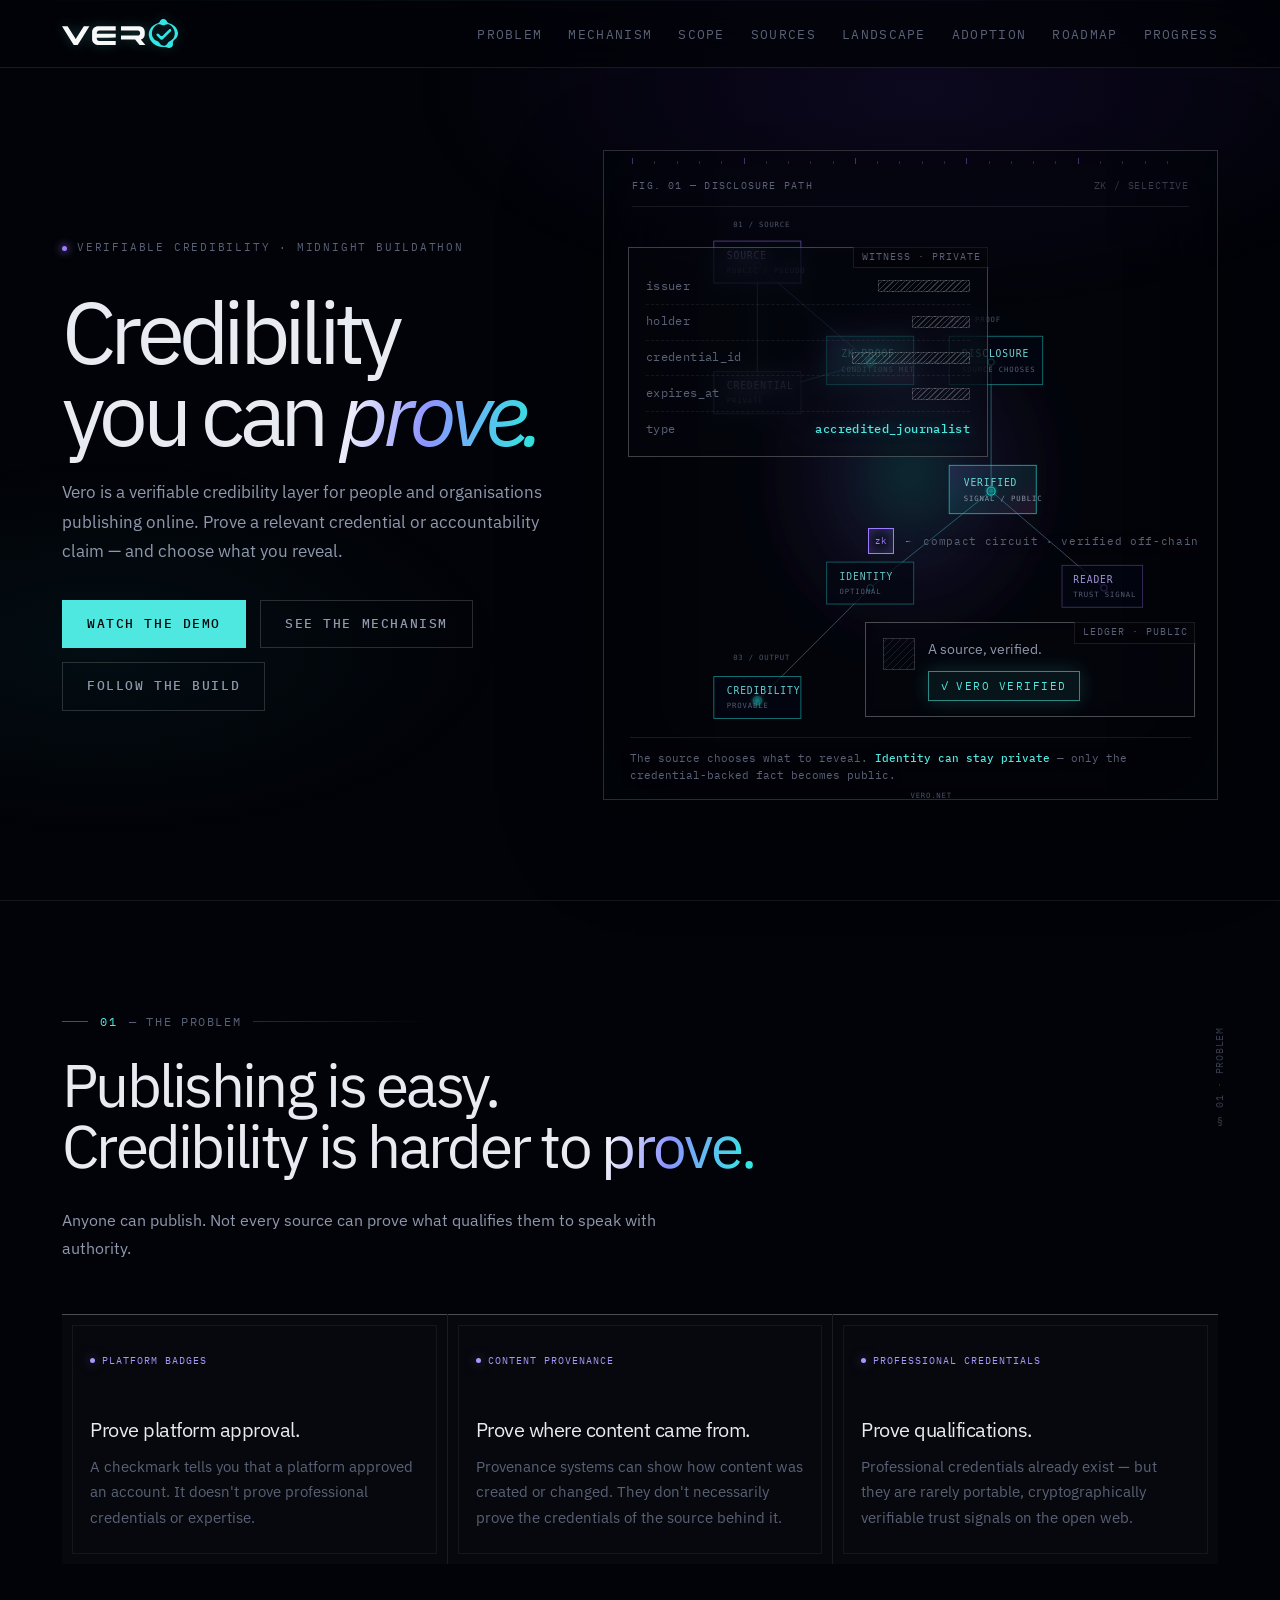
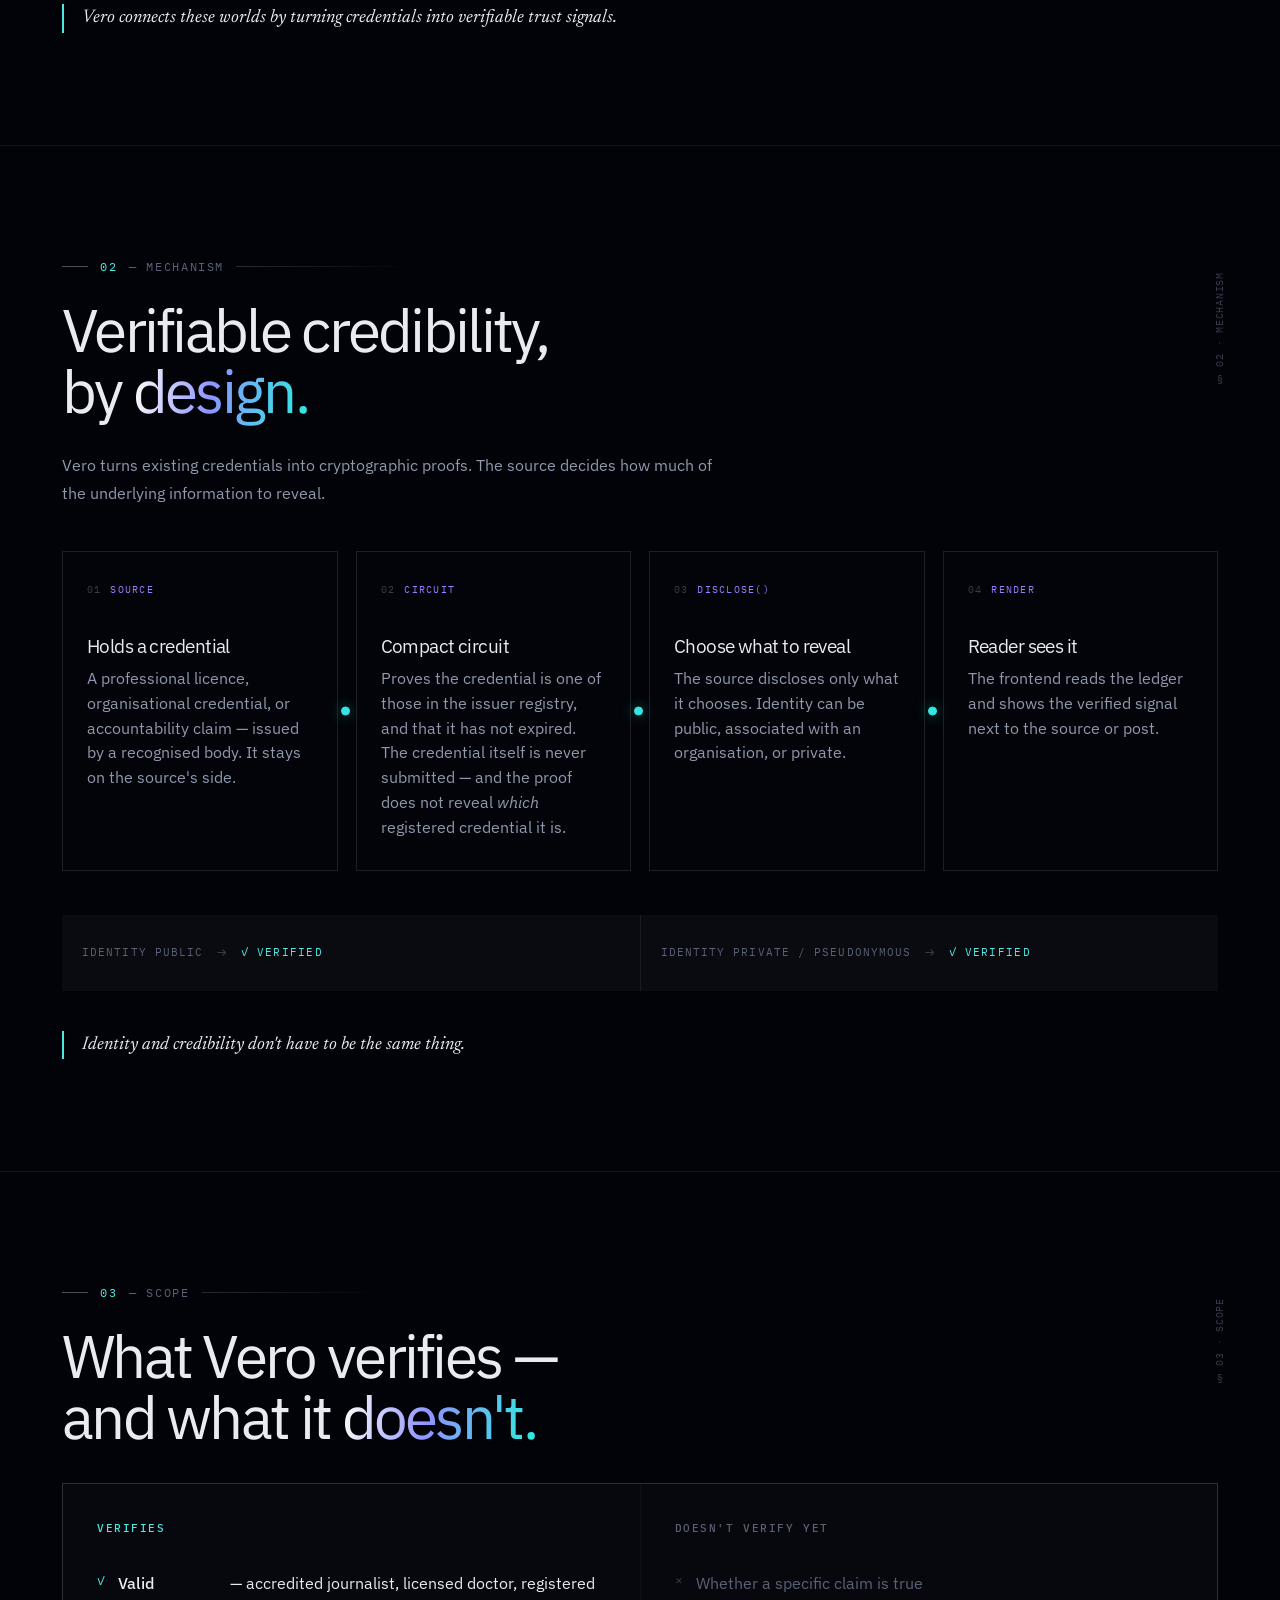
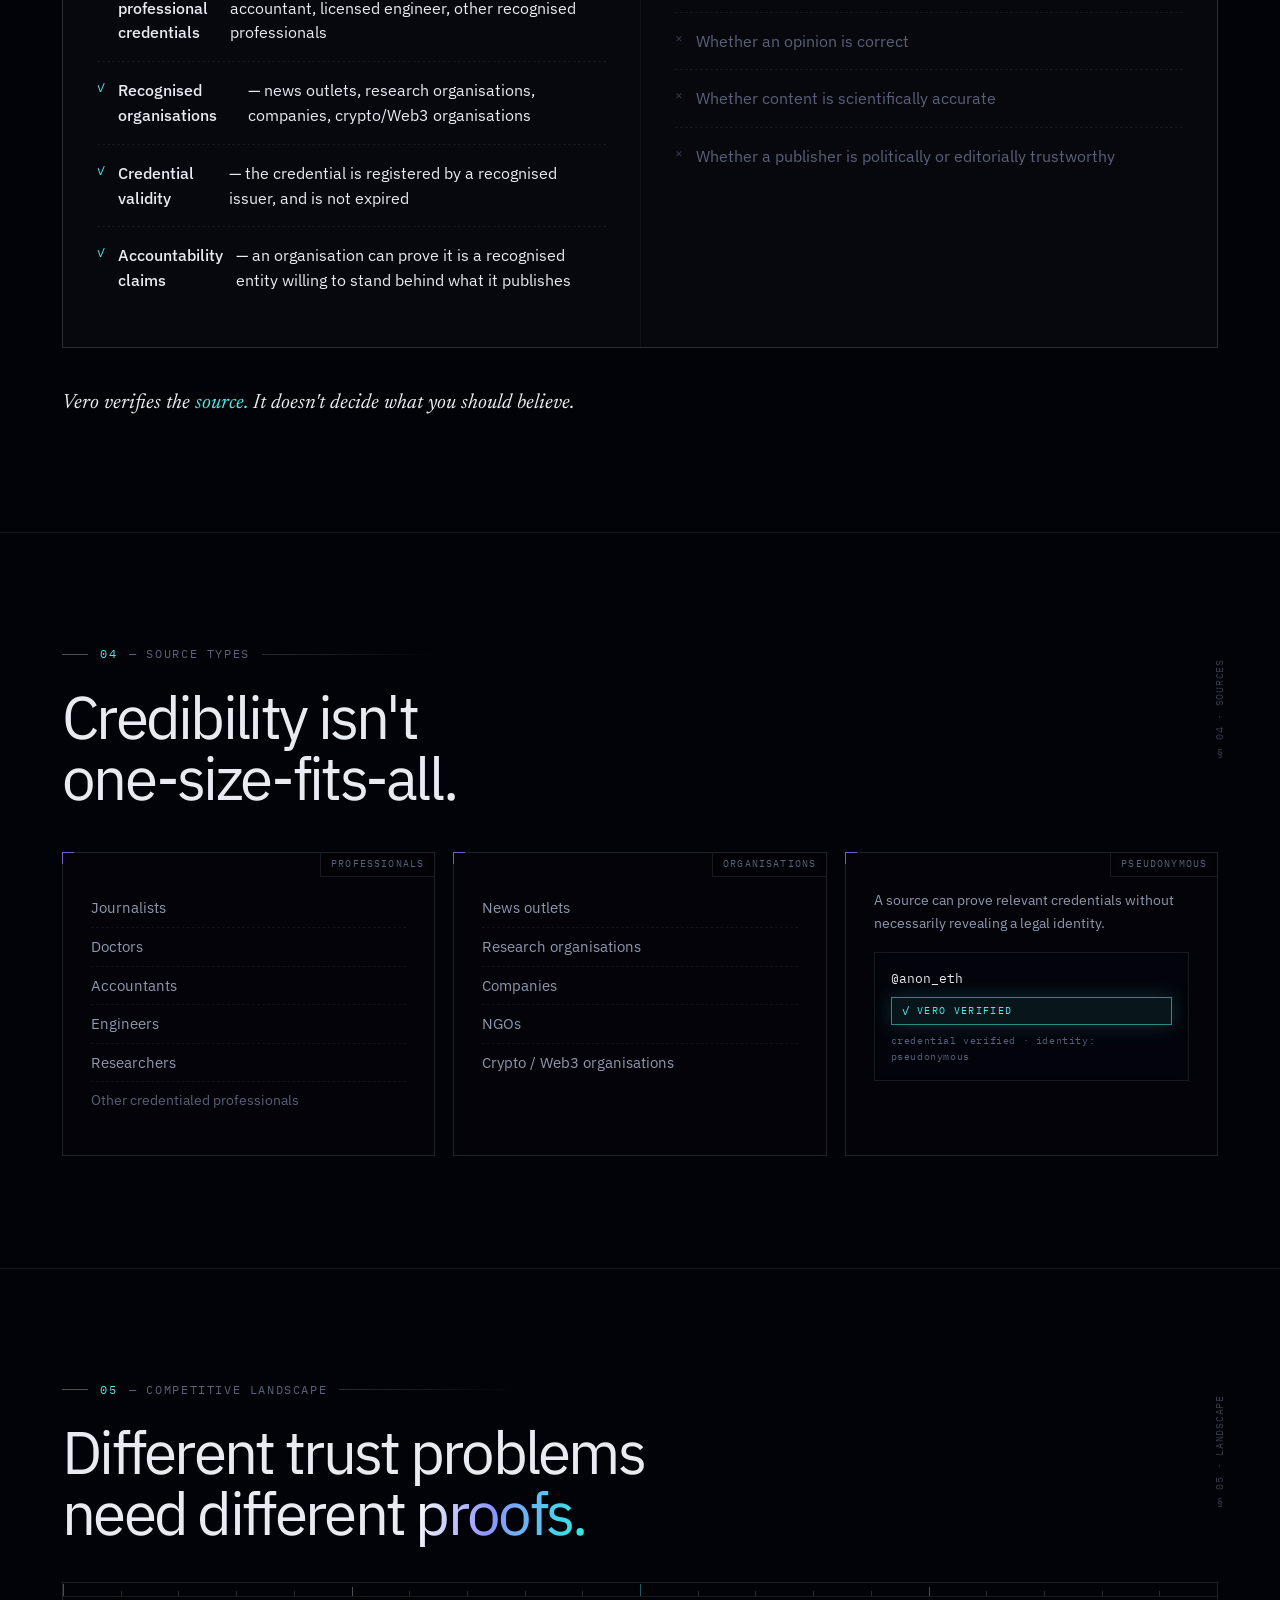
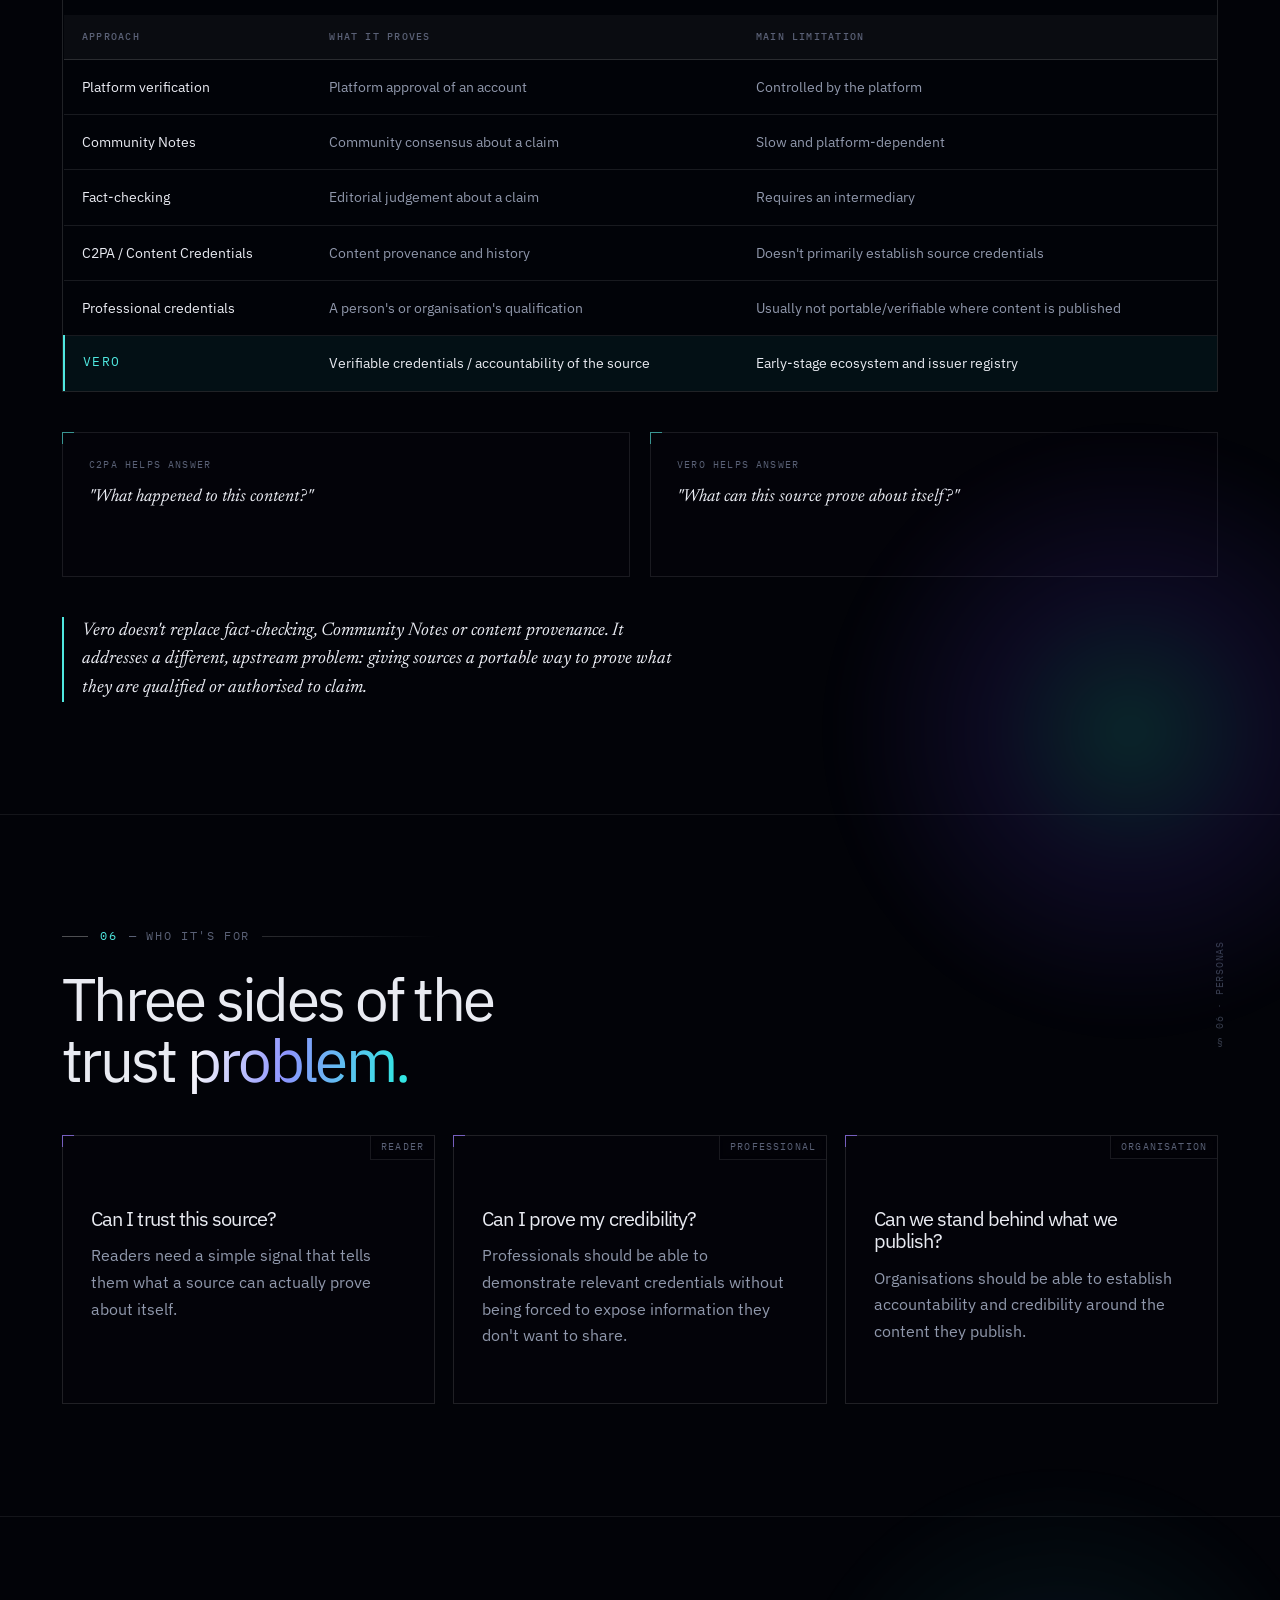
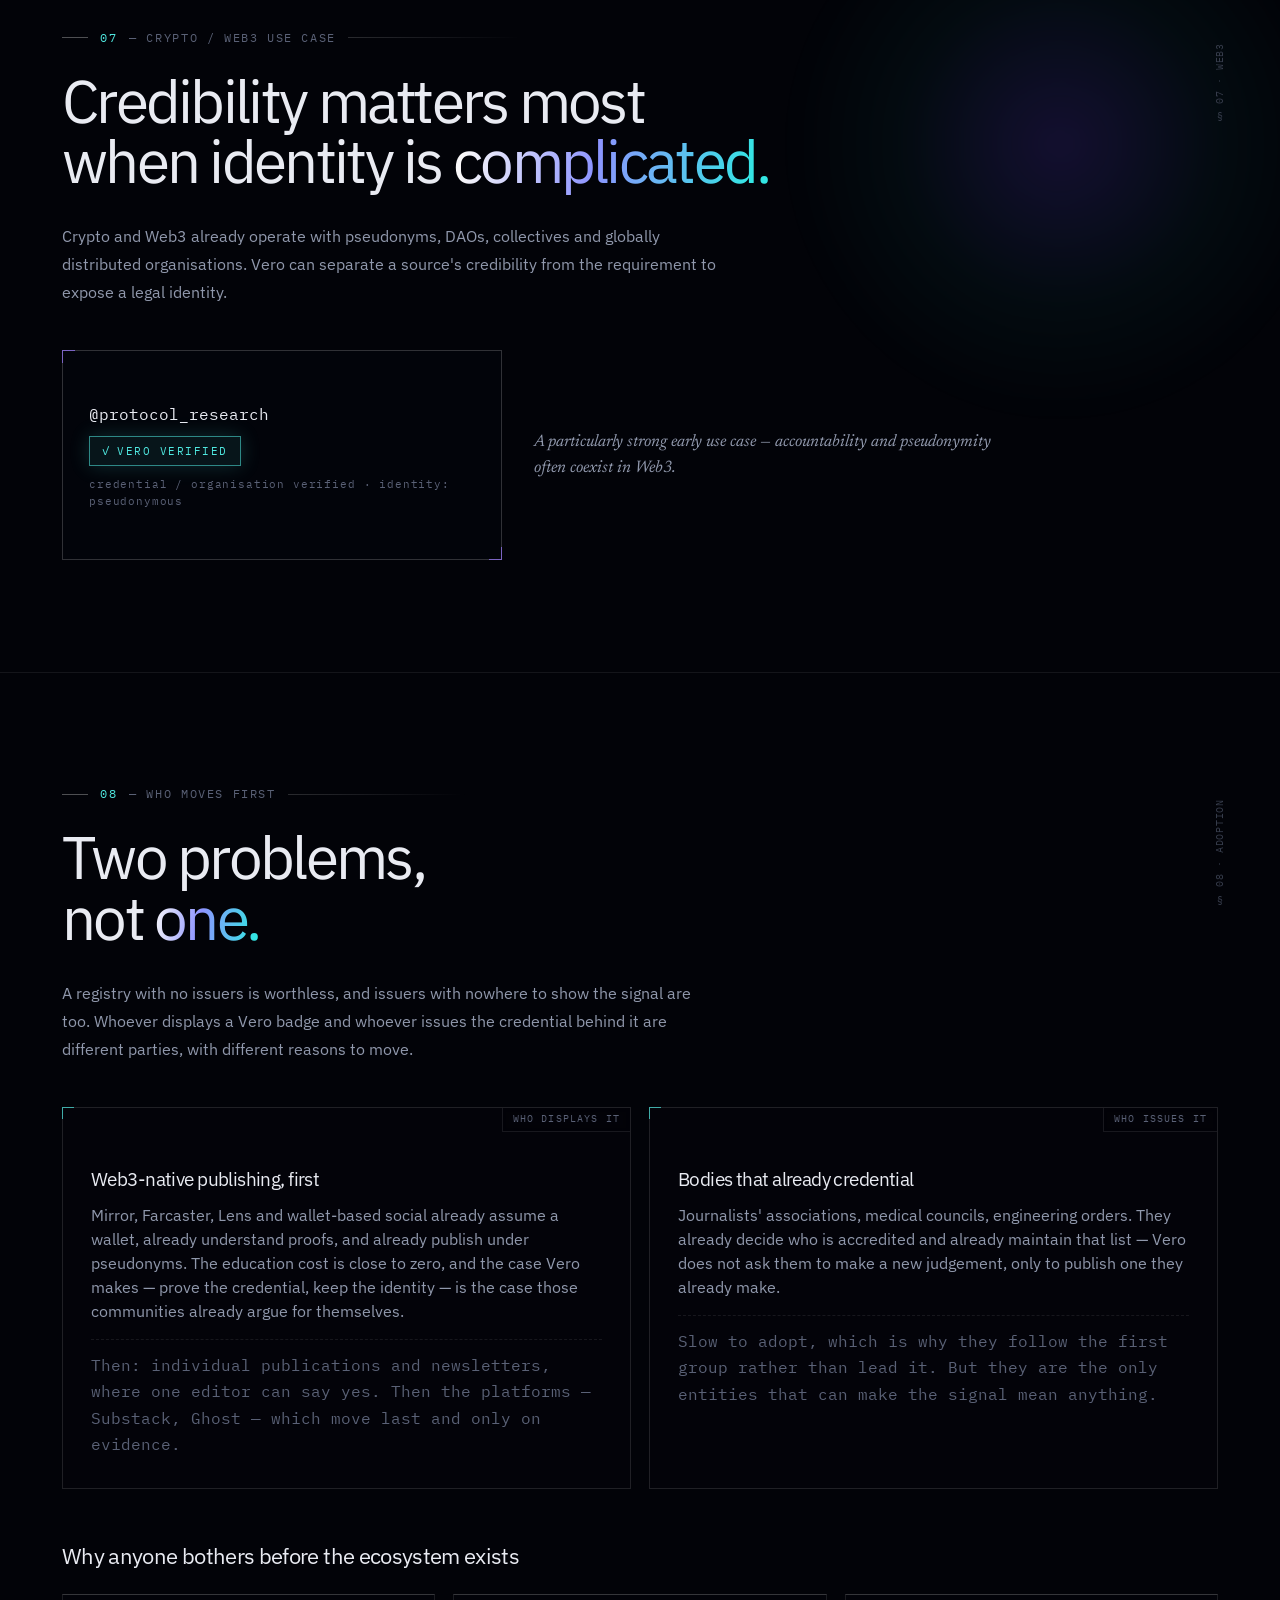
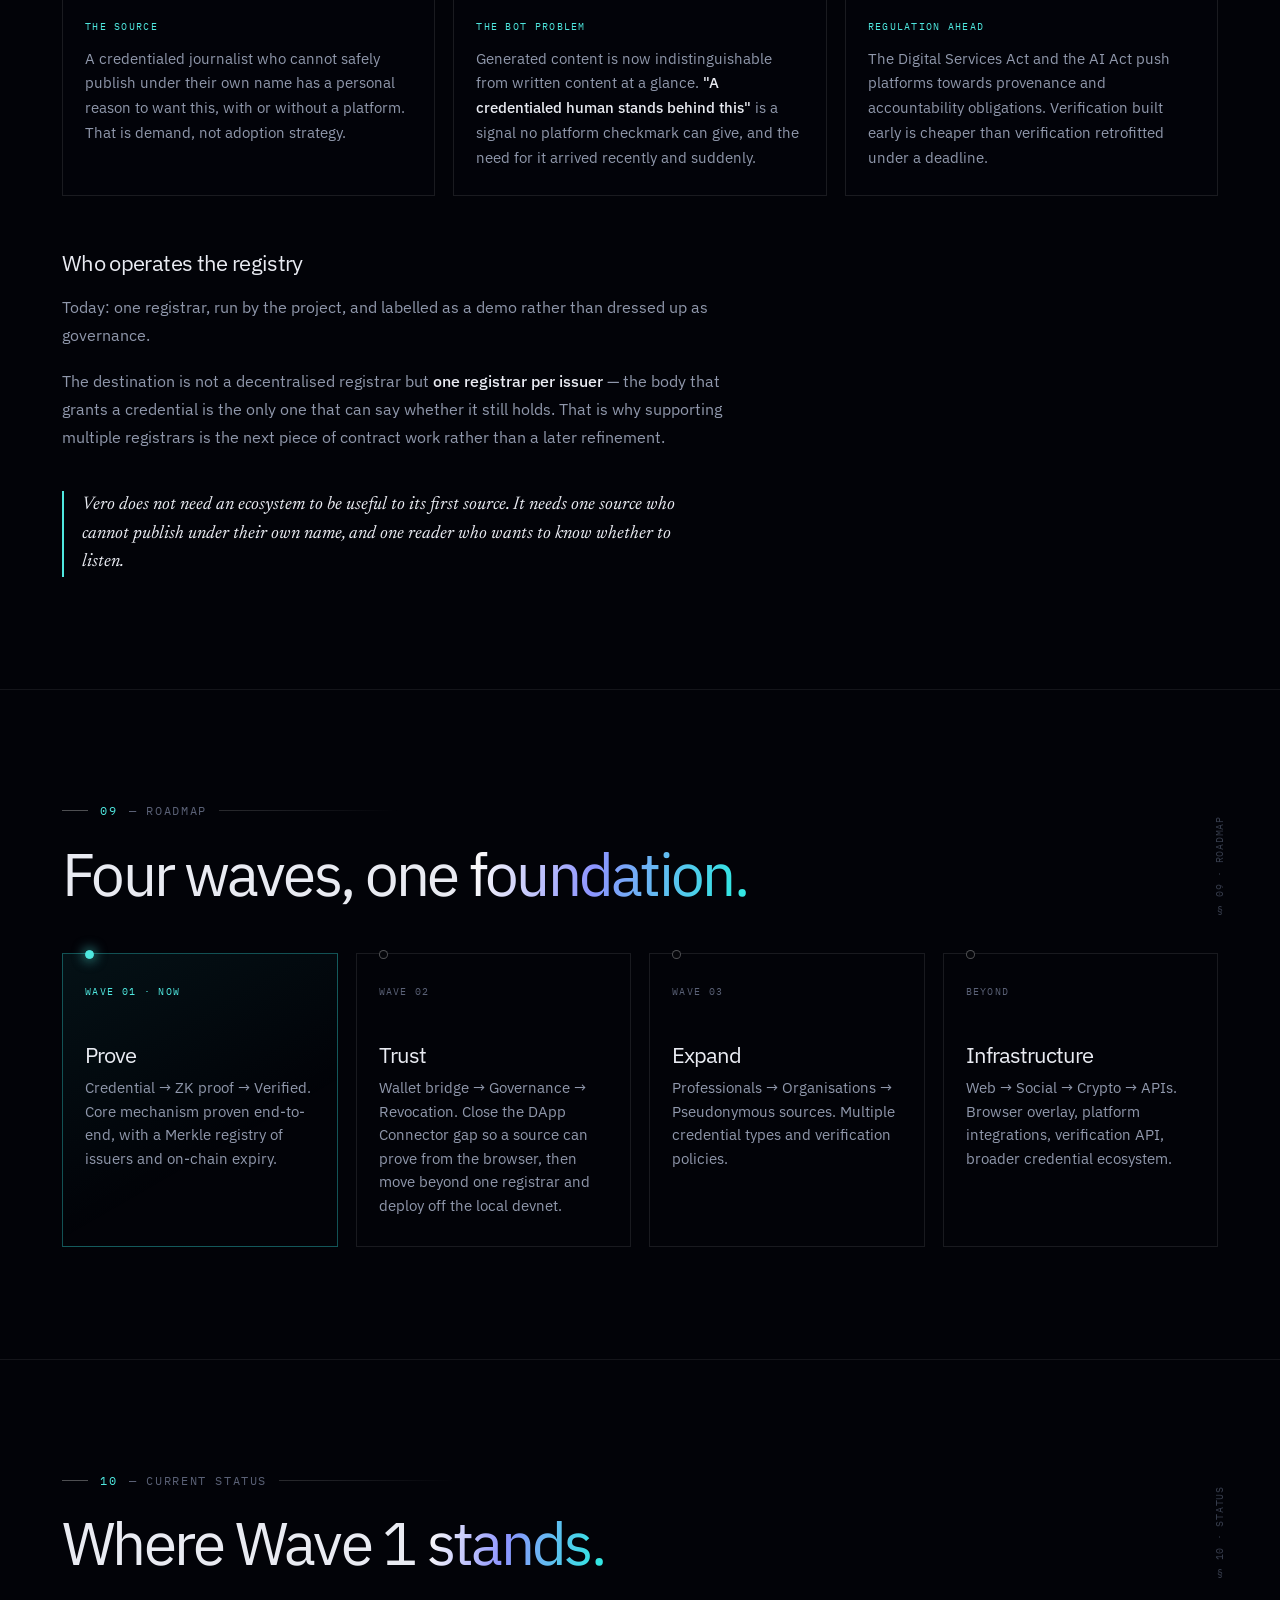
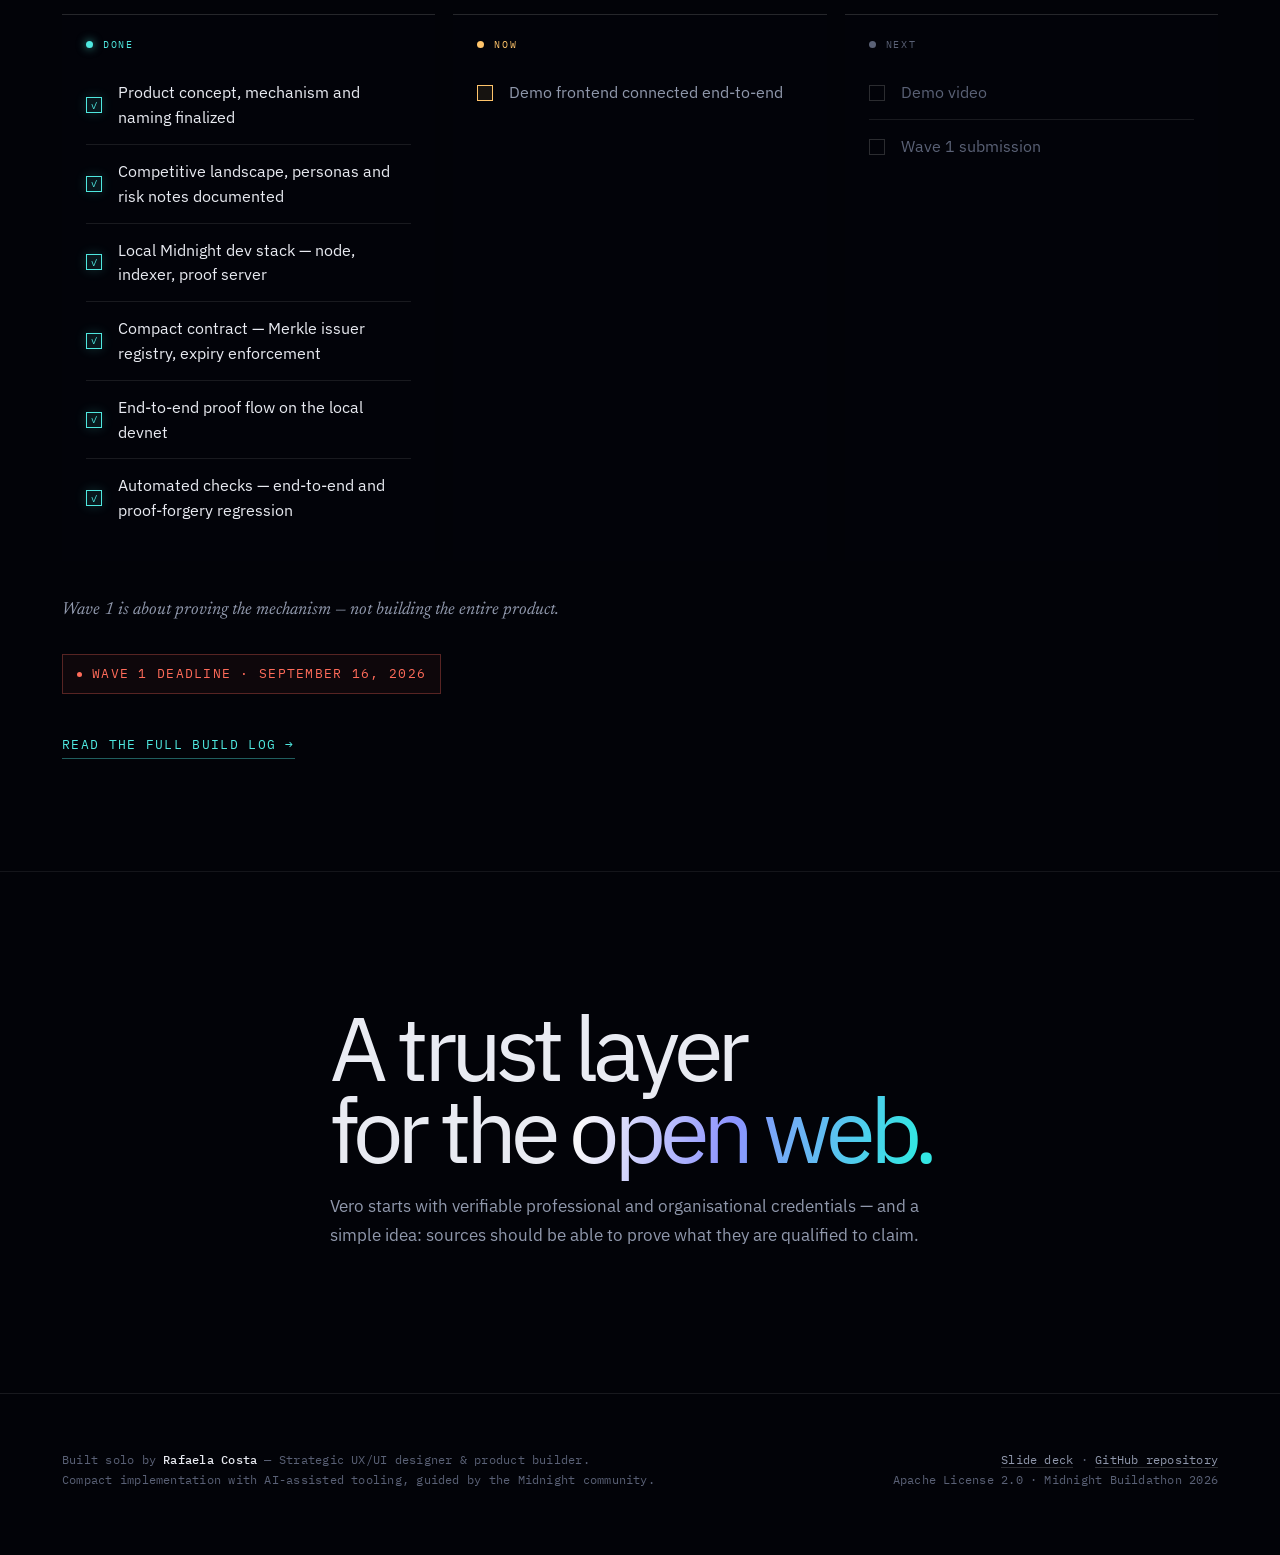
==== commit f135066d: "Record the demo, and correct the wave count The video is done, so it moves to Done, becomes the home" ====
--- a/index.html
+++ b/index.html
@@ -42,8 +42,9 @@
         <h1>Credibility<br>you can <em>prove.</em></h1>
         <p class="lede">Vero is a verifiable credibility layer for people and organisations publishing online. Prove a relevant credential or accountability claim — and choose what you reveal.</p>
         <div class="cta-row">
-          <a class="btn primary" href="progress.html">Follow the build</a>
+          <a class="btn primary" href="https://youtu.be/NzsAa9vuPl4">Watch the demo</a>
           <a class="btn ghost" href="#mechanism">See the mechanism</a>
+          <a class="btn ghost" href="progress.html">Follow the build</a>
         </div>
       </div>
 
--- a/assets/styles.css
+++ b/assets/styles.css
@@ -664,6 +664,7 @@
 
 .log-body h3{font-size:1.14rem;margin:0 0 10px;}
 .log-body p{font-size:1rem;color:var(--text-dim);margin:0;max-width:64ch;}
+.log-body p + p{margin-top:13px;}
 .log-body .link{
   display:inline-block;margin-top:14px;font-family:var(--mono);
   font-size:0.68rem;letter-spacing:0.1em;text-transform:uppercase;
@@ -1045,7 +1046,13 @@
   display:none;
   height:100%;
   padding:24px 0;
-  align-items:center;
+  /* Not align-items:center. Centring a flex child that is taller than its
+     container makes the overflow spill above the scroll origin, so the top of
+     a long slide can never be scrolled to. flex-start plus margin:auto on the
+     child centres exactly the same way when there is room, and collapses to
+     the top when there is not — which is the behaviour a scroll container
+     needs. */
+  align-items:flex-start;
   border-top:1px solid rgba(255,255,255,.075);
   overflow-y:auto;
 }
@@ -1054,9 +1061,12 @@
 
 .slide-inner{
   max-width:920px;
-  margin:0 auto;
-  padding:0 42px;
+  /* Bottom padding, not just side padding: the deck controls are fixed at
+     bottom right, and without clearance the last line of a long slide ends up
+     tucked against the edge with nothing to scroll into. */
+  padding:0 42px 88px;
   width:100%;
+  margin:auto;
 }
 
 /* slide header elements */
@@ -1110,6 +1120,16 @@
   -webkit-background-clip:text;background-clip:text;
   -webkit-text-fill-color:transparent;color:transparent;
 }
+/* The cover carries the mark itself rather than the word set in the deck's
+   face — the checked O is the whole point of the identity, and typing "Vero"
+   throws it away. The gradient fill is reset because it only ever applied to
+   text. */
+.slide-title.is-logo{
+  background:none;-webkit-text-fill-color:initial;color:inherit;
+  line-height:1;margin:0 0 26px;
+}
+.cover-logo{display:block;width:clamp(240px,36vw,420px);height:auto;}
+
 .slide-subtitle{
   font-size:clamp(1.5rem,3.5vw,2.4rem);
   font-family:var(--sans);font-weight:400;letter-spacing:-.035em;
@@ -1261,7 +1281,7 @@
   border-top:1px solid rgba(255,255,255,.14);
 }
 .team-avatar{
-  width:72px;height:72px;flex:none;
+  width:88px;height:88px;flex:none;
   border:1px solid rgba(255,255,255,.16);
   object-fit:cover;
   display:block;
@@ -1271,10 +1291,39 @@
   font-size:1rem;color:var(--text-dim);margin:0;line-height:1.6;
 }
 .team-note{margin-bottom:24px;}
+/* The seal sits in the corner of the card, as a stamp on a document does,
+   rather than trailing the role line. Absolute against the card, so it holds
+   the corner whatever the copy does. */
+.team-card{position:relative;}
+.team-seal{position:absolute;top:16px;right:16px;margin:0;}
+.seal-mark{width:15px;height:15px;display:block;flex:none;}
+@media (max-width:780px){
+  /* No corner to spare once the card tightens — back into the flow. */
+  .team-seal{position:static;margin-top:14px;}
+}
+.team-seal-note{
+  font-family:var(--mono);font-size:0.68rem;line-height:1.6;
+  color:var(--text-faint);margin:9px 0 0;max-width:46ch;
+}
+
+/* Slide 8 only: the credit sits on the baseline of the slide rather than
+   trailing the copy. Stretching lets the inner column fill the height, and
+   margin-top:auto pushes the credit down. Every other slide stays centred. */
+.slide-foot-left{
+  text-align:left;font-family:var(--mono);font-size:0.78rem;
+  letter-spacing:0.1em;text-transform:uppercase;color:var(--text-faint);
+  margin:48px 0 0;
+}
+.slide.slide-team{align-items:stretch;}
+.slide-team .slide-inner{display:flex;flex-direction:column;padding-bottom:40px;margin:0 auto;}
+.slide-team .slide-foot-left{margin-top:auto;padding-top:32px;}
 
 /* deck controls */
 .deck-controls{
-  position:fixed;bottom:24px;left:50%;transform:translateX(-50%);
+  /* Bottom-right rather than centred: centred, the controls sit on top of the
+     content column and cover whatever the slide ends with. Here they fall in
+     the right margin on any screen wide enough to have one. */
+  position:fixed;bottom:24px;right:24px;
   z-index:50;
   display:flex;align-items:center;gap:16px;
   padding:10px 18px;
@@ -1301,14 +1350,18 @@
 
 /* slide responsive */
 @media (max-width:720px){
-  .slide-inner{padding:0 22px;}
+  .deck-controls{bottom:14px;right:14px;padding:7px 12px;gap:10px;}
+  .deck-btn{width:30px;height:30px;font-size:.95rem;}
+  .deck-counter{min-width:48px;font-size:.72rem;}
+  /* room for the controls so the last line of a slide is never under them */
+  .slide-inner{padding:0 22px 64px;}
   .slide{padding:30px 0;}
   .slide-h2{font-size:clamp(1.6rem,7vw,2.4rem);}
   .slide-list li{font-size:1rem;}
   .slide-callout{font-size:1.1rem;}
   .step{padding:18px 20px;}
   .team-card{padding:24px 22px;gap:18px;}
-  .team-avatar{width:56px;height:56px;}
+  .team-avatar{width:64px;height:64px;}
   .team-info h3{font-size:1.3rem;}
 }
 
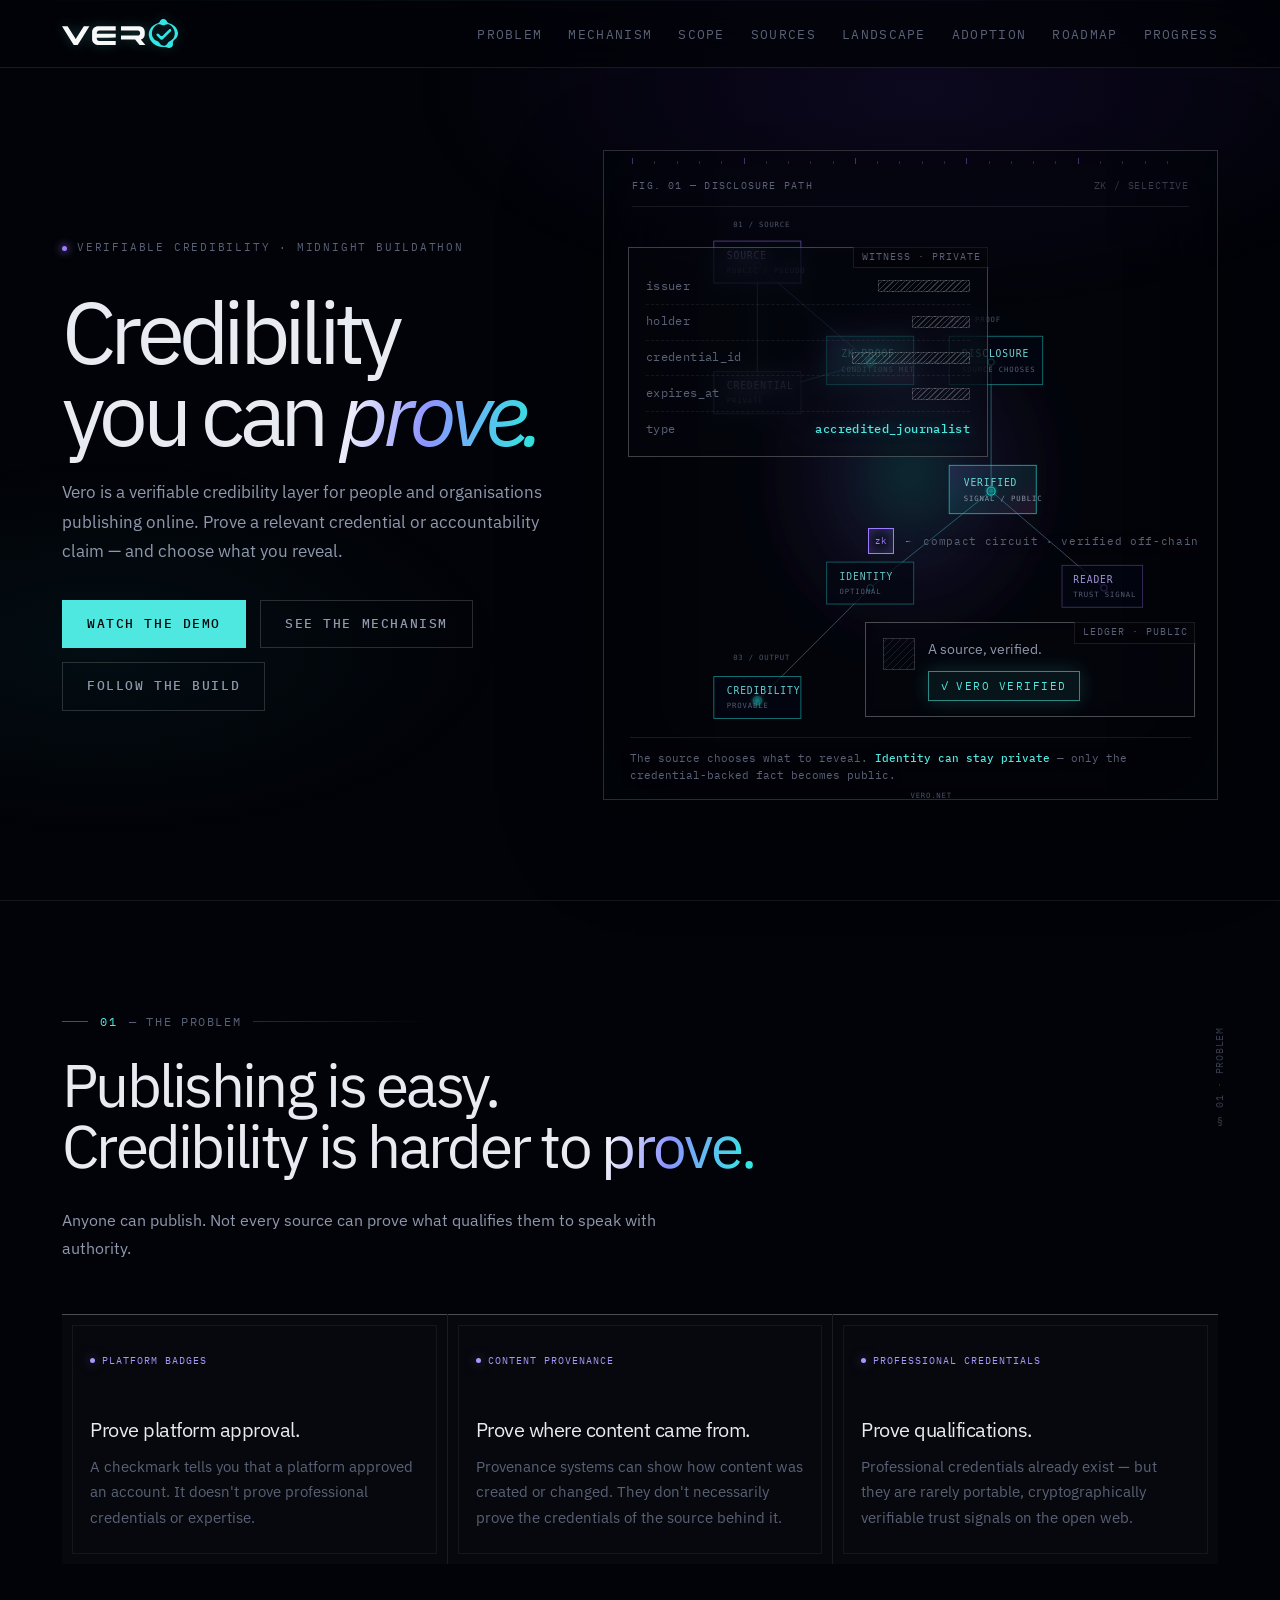
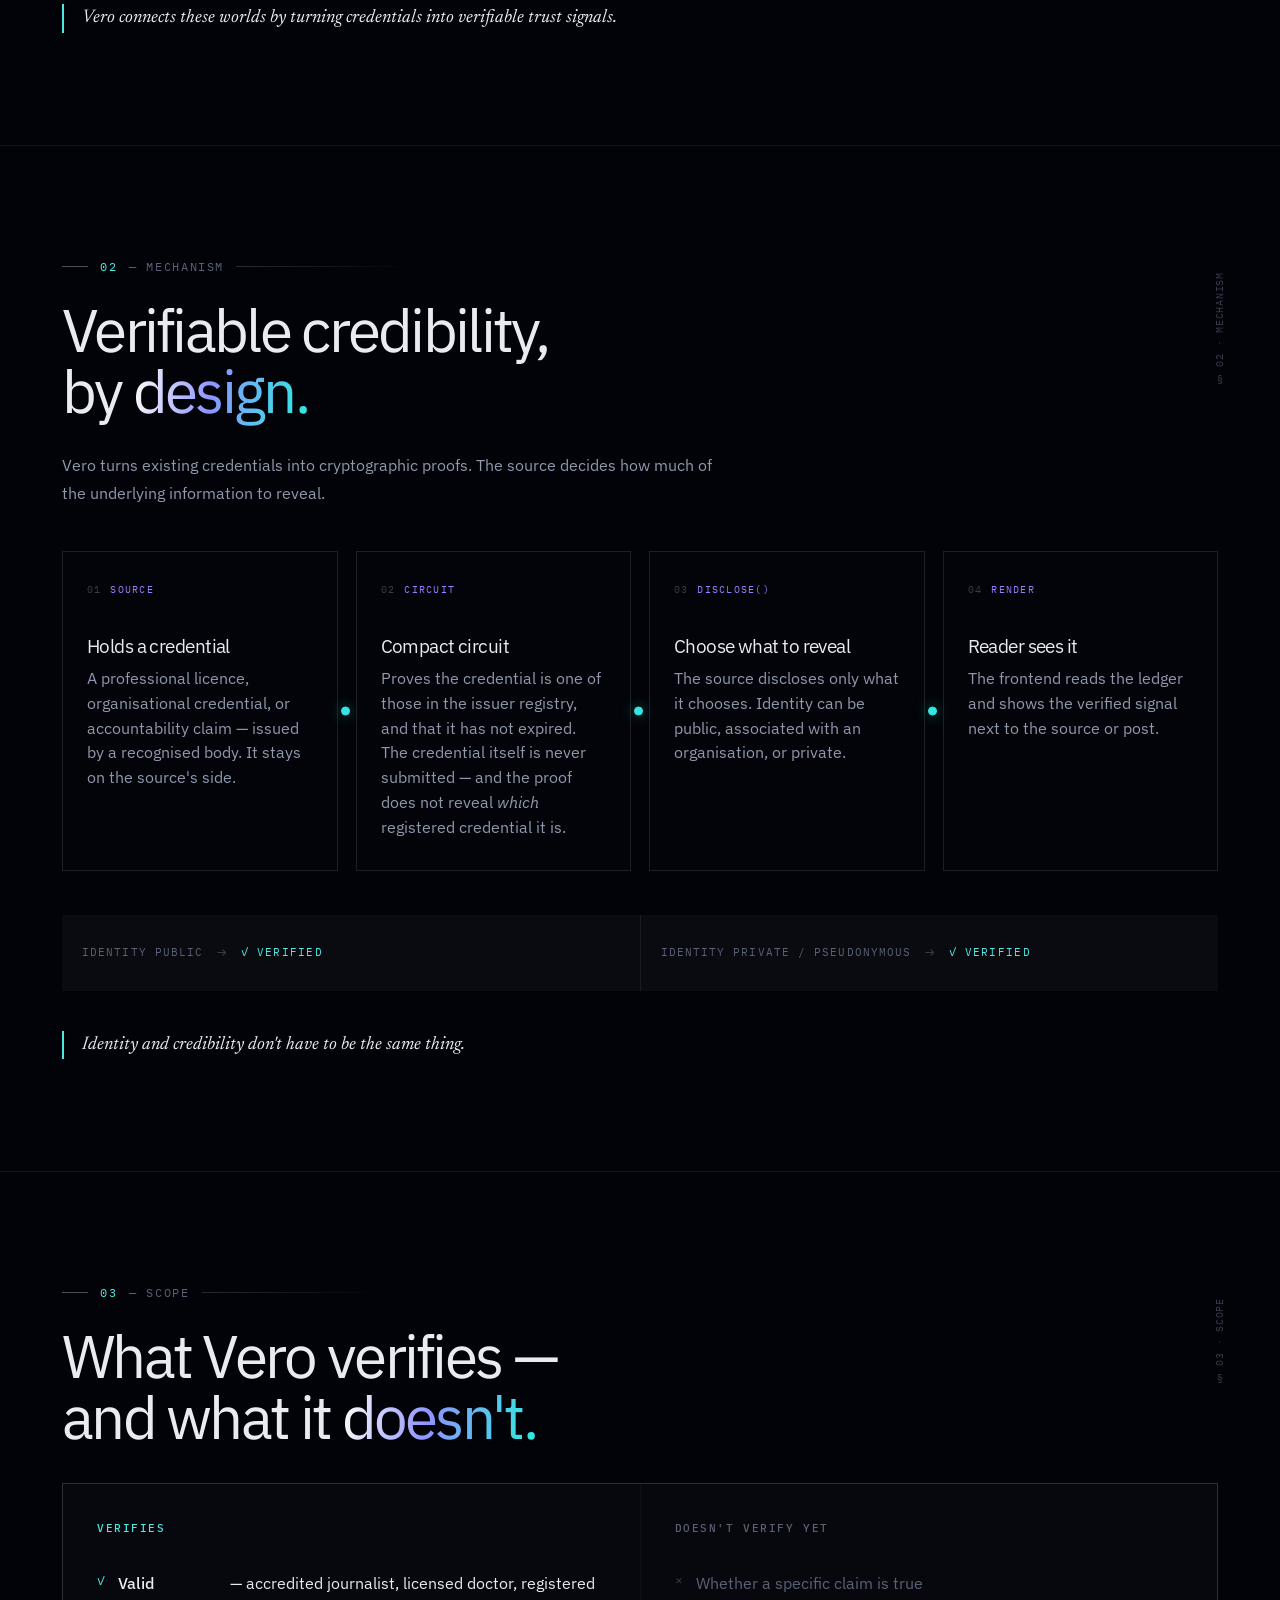
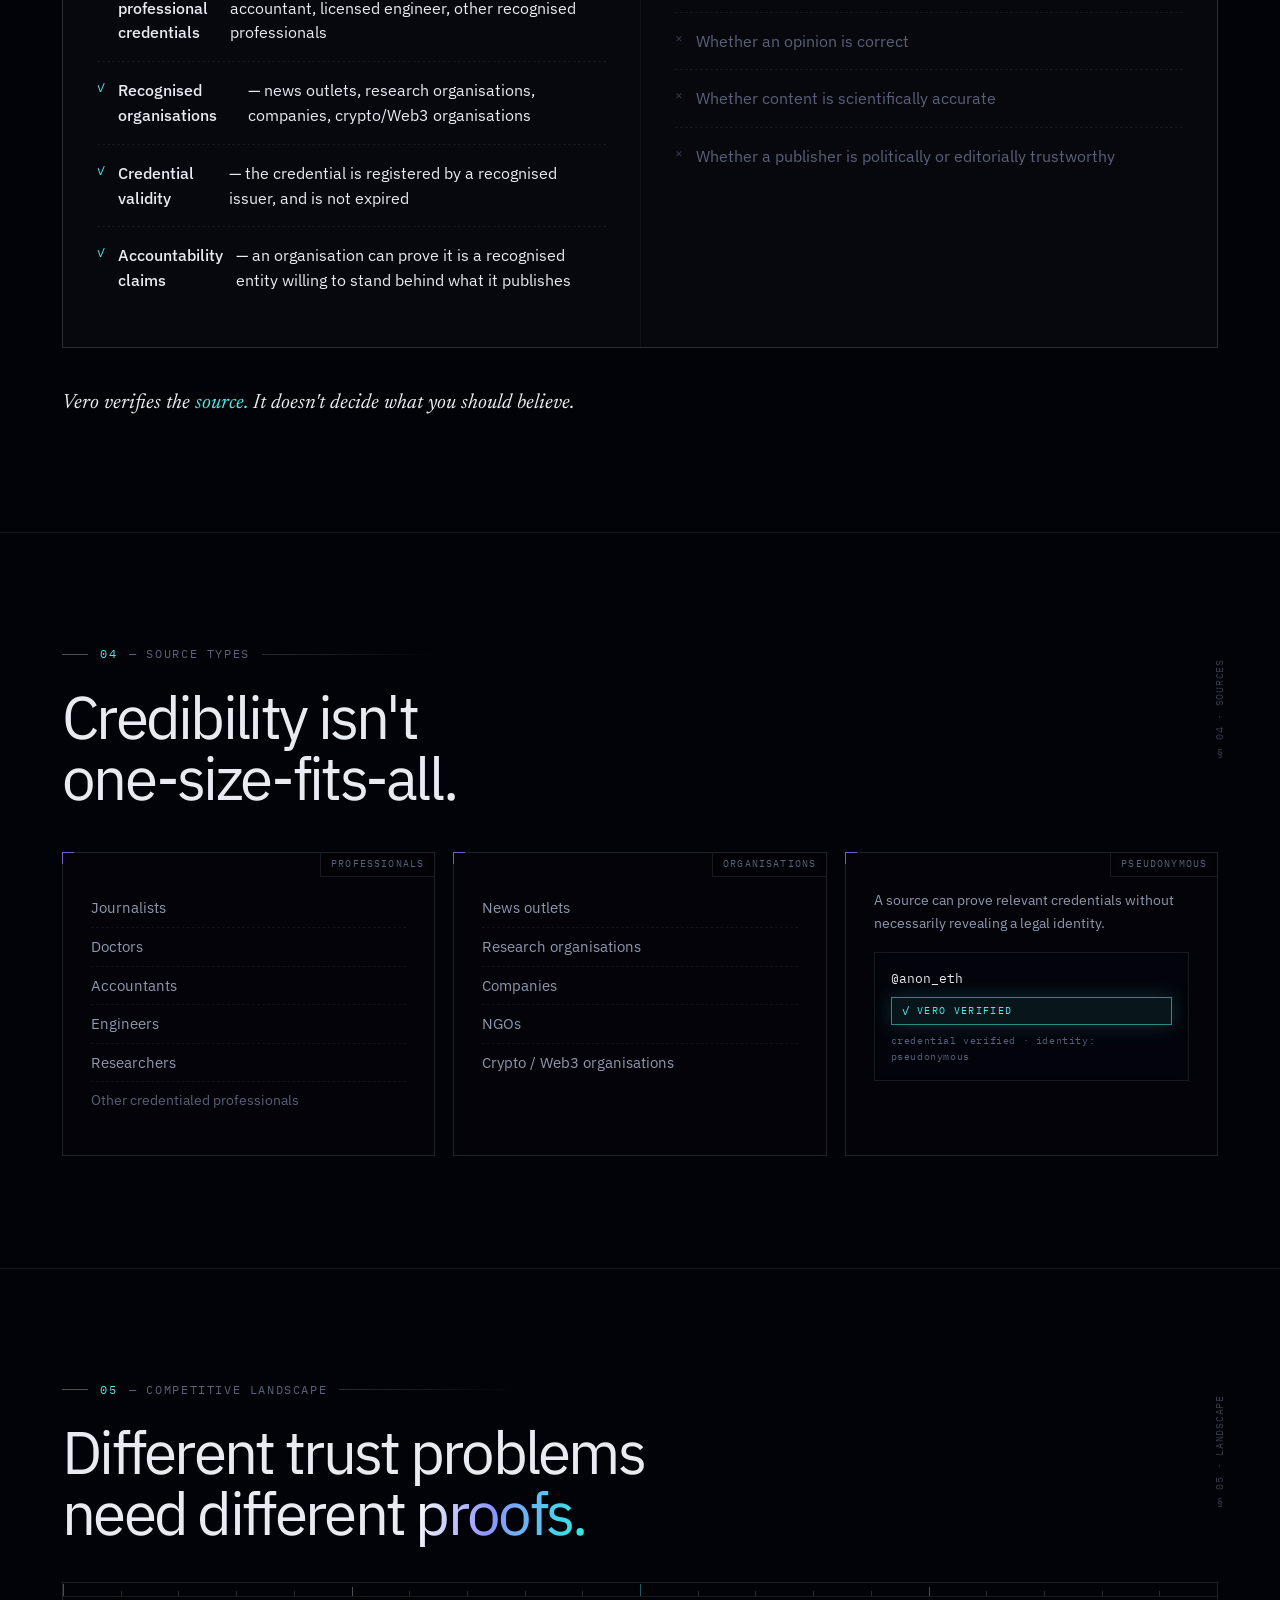
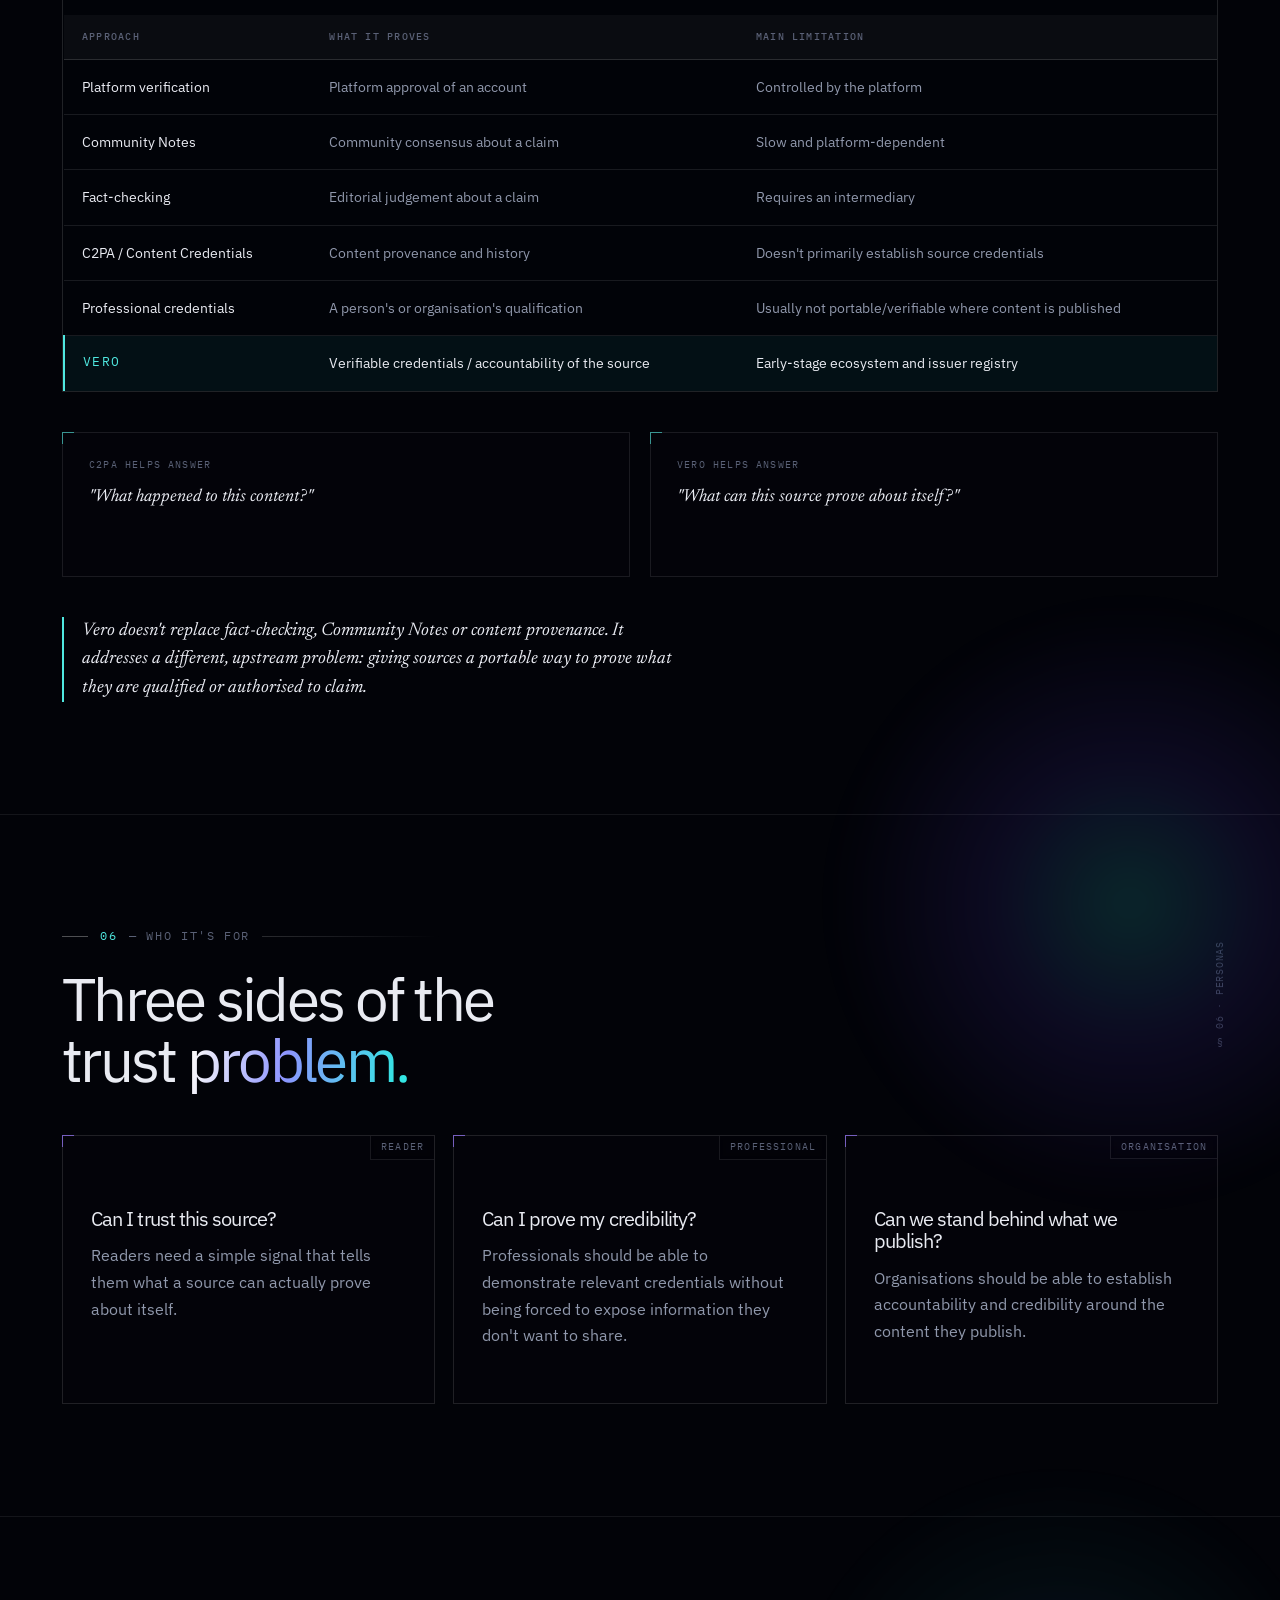
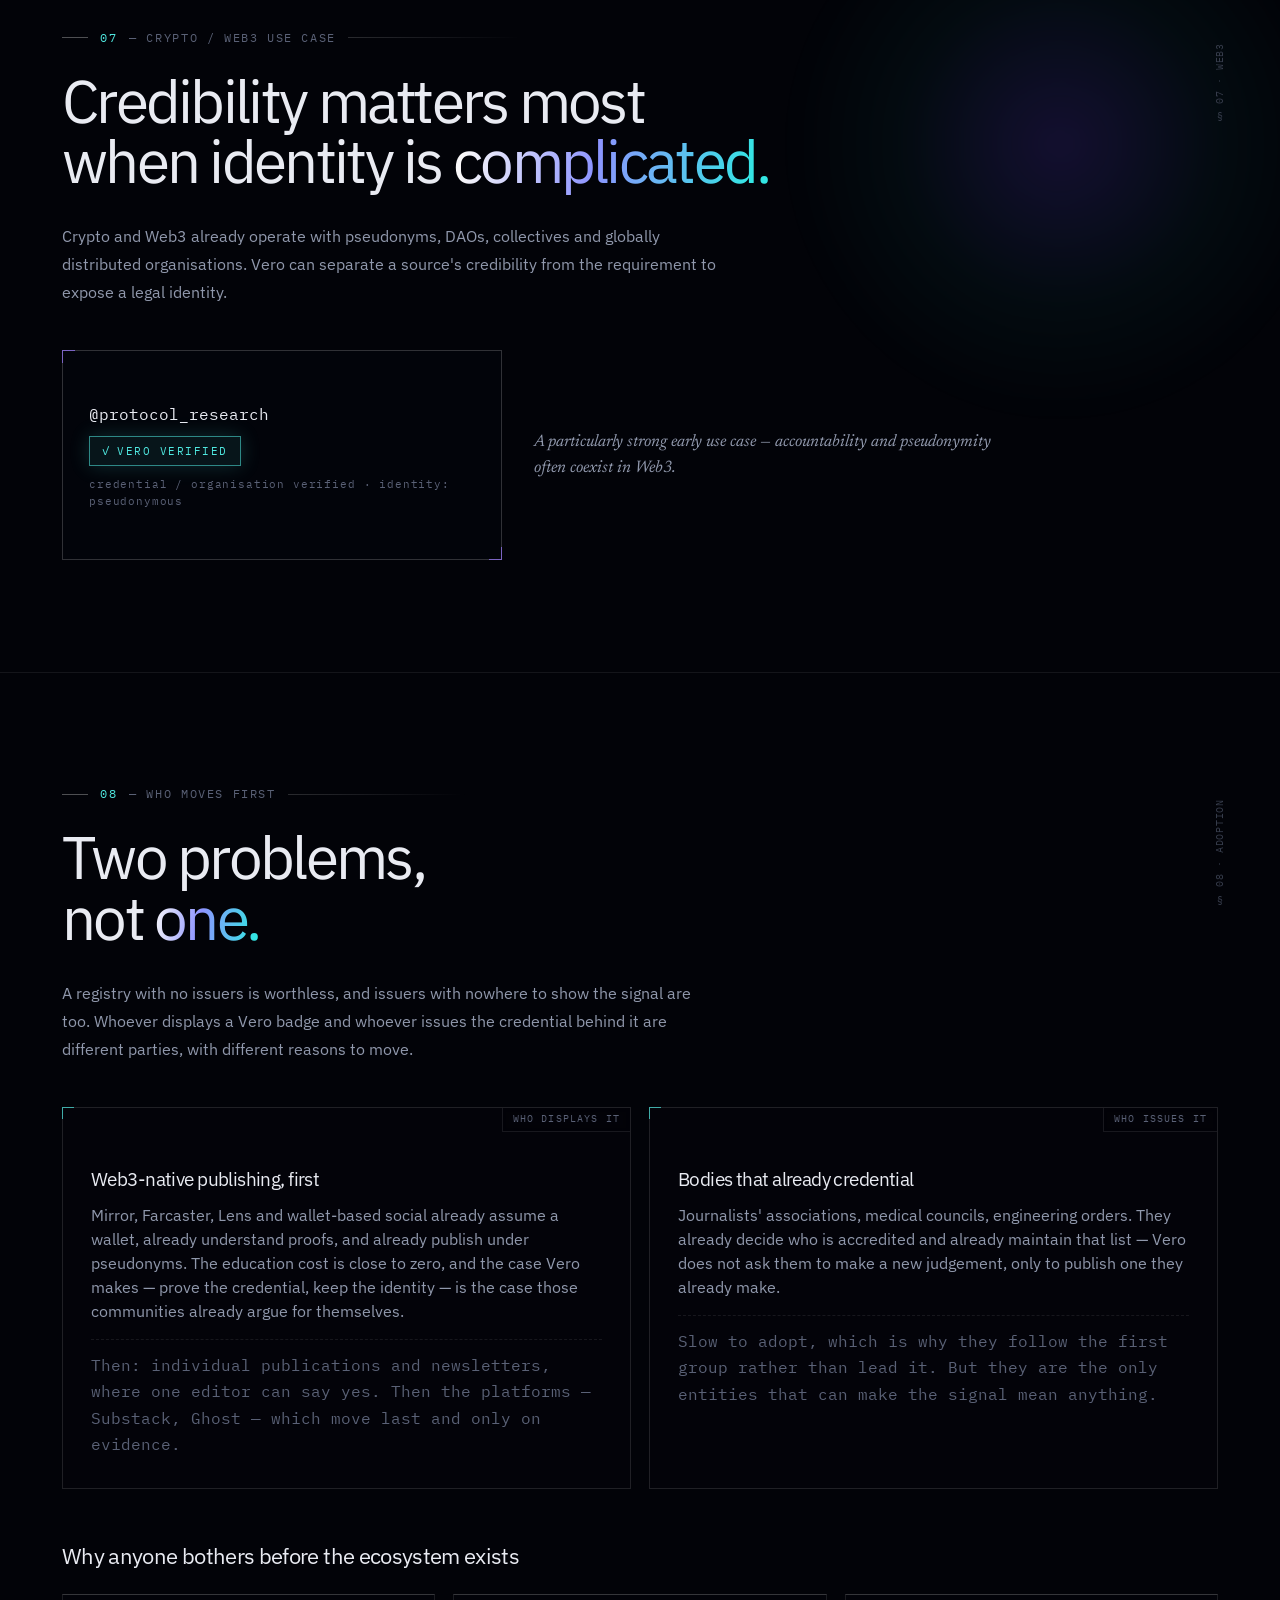
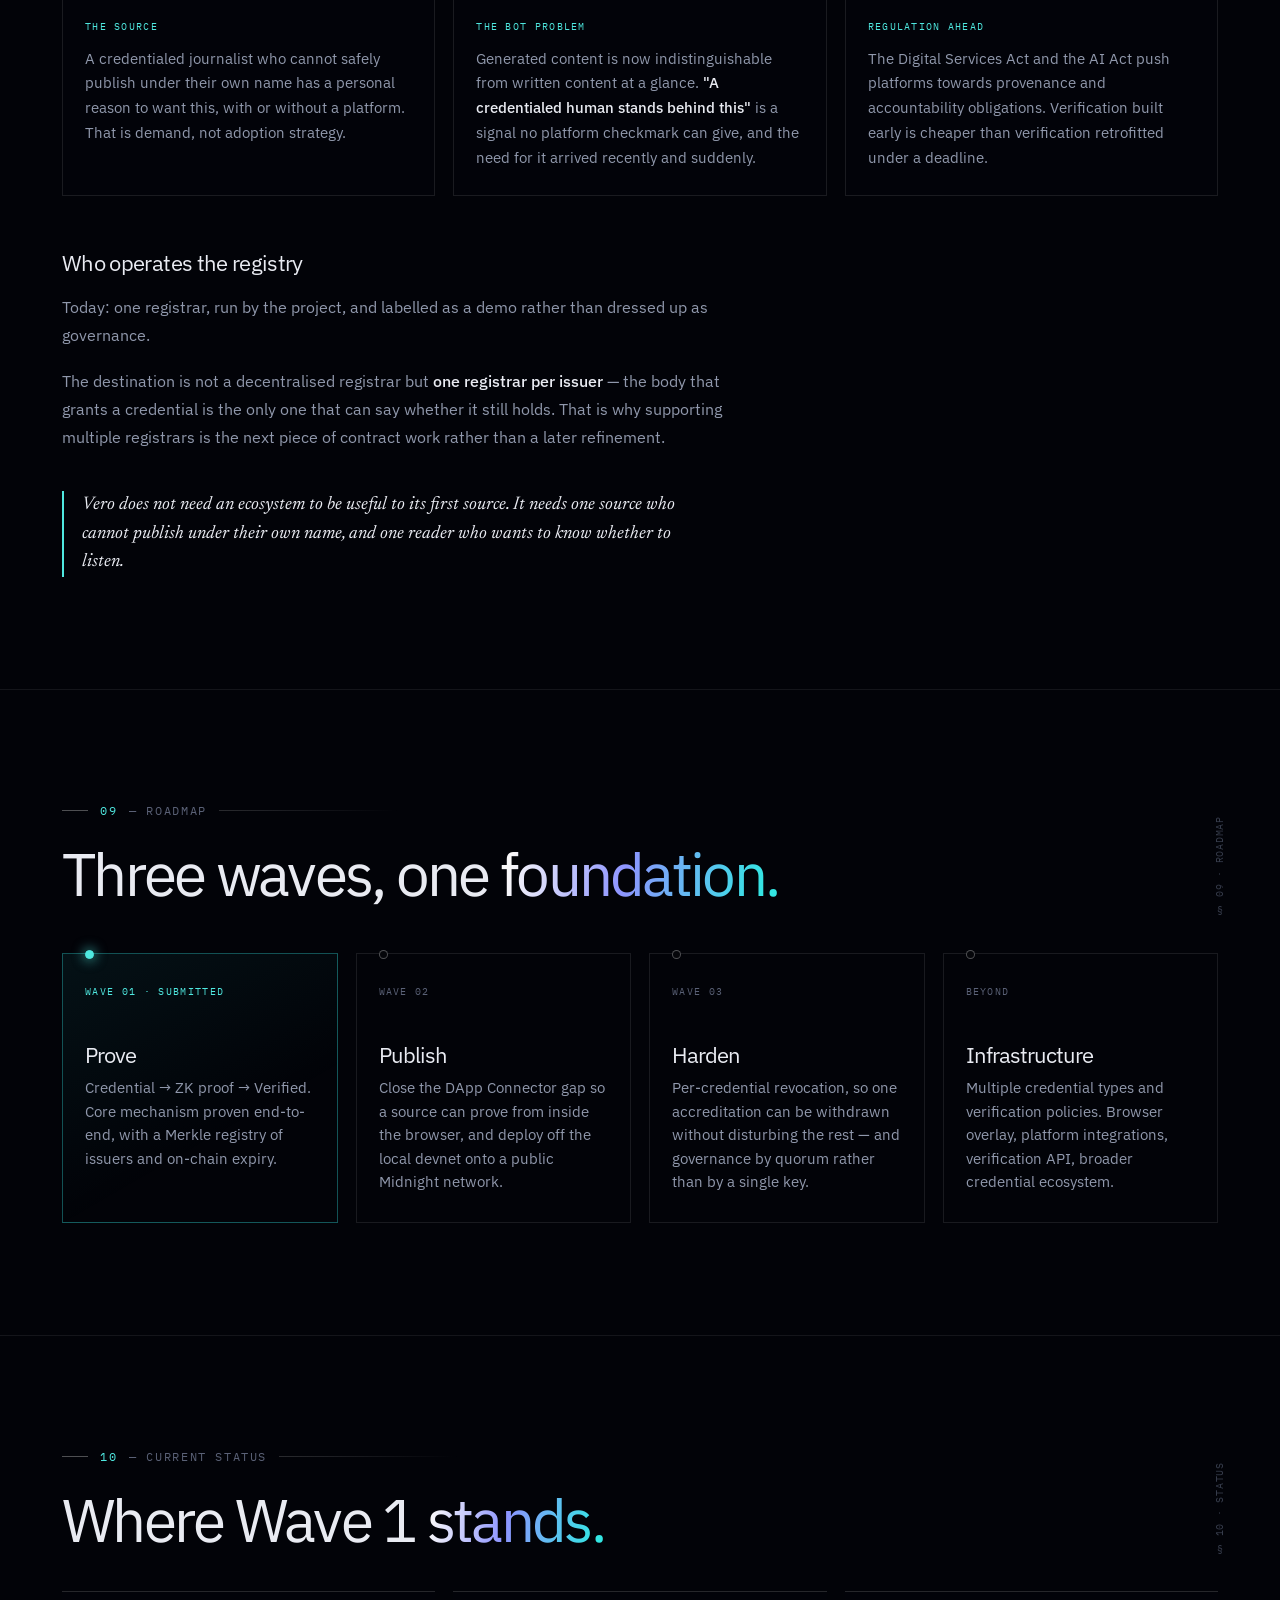
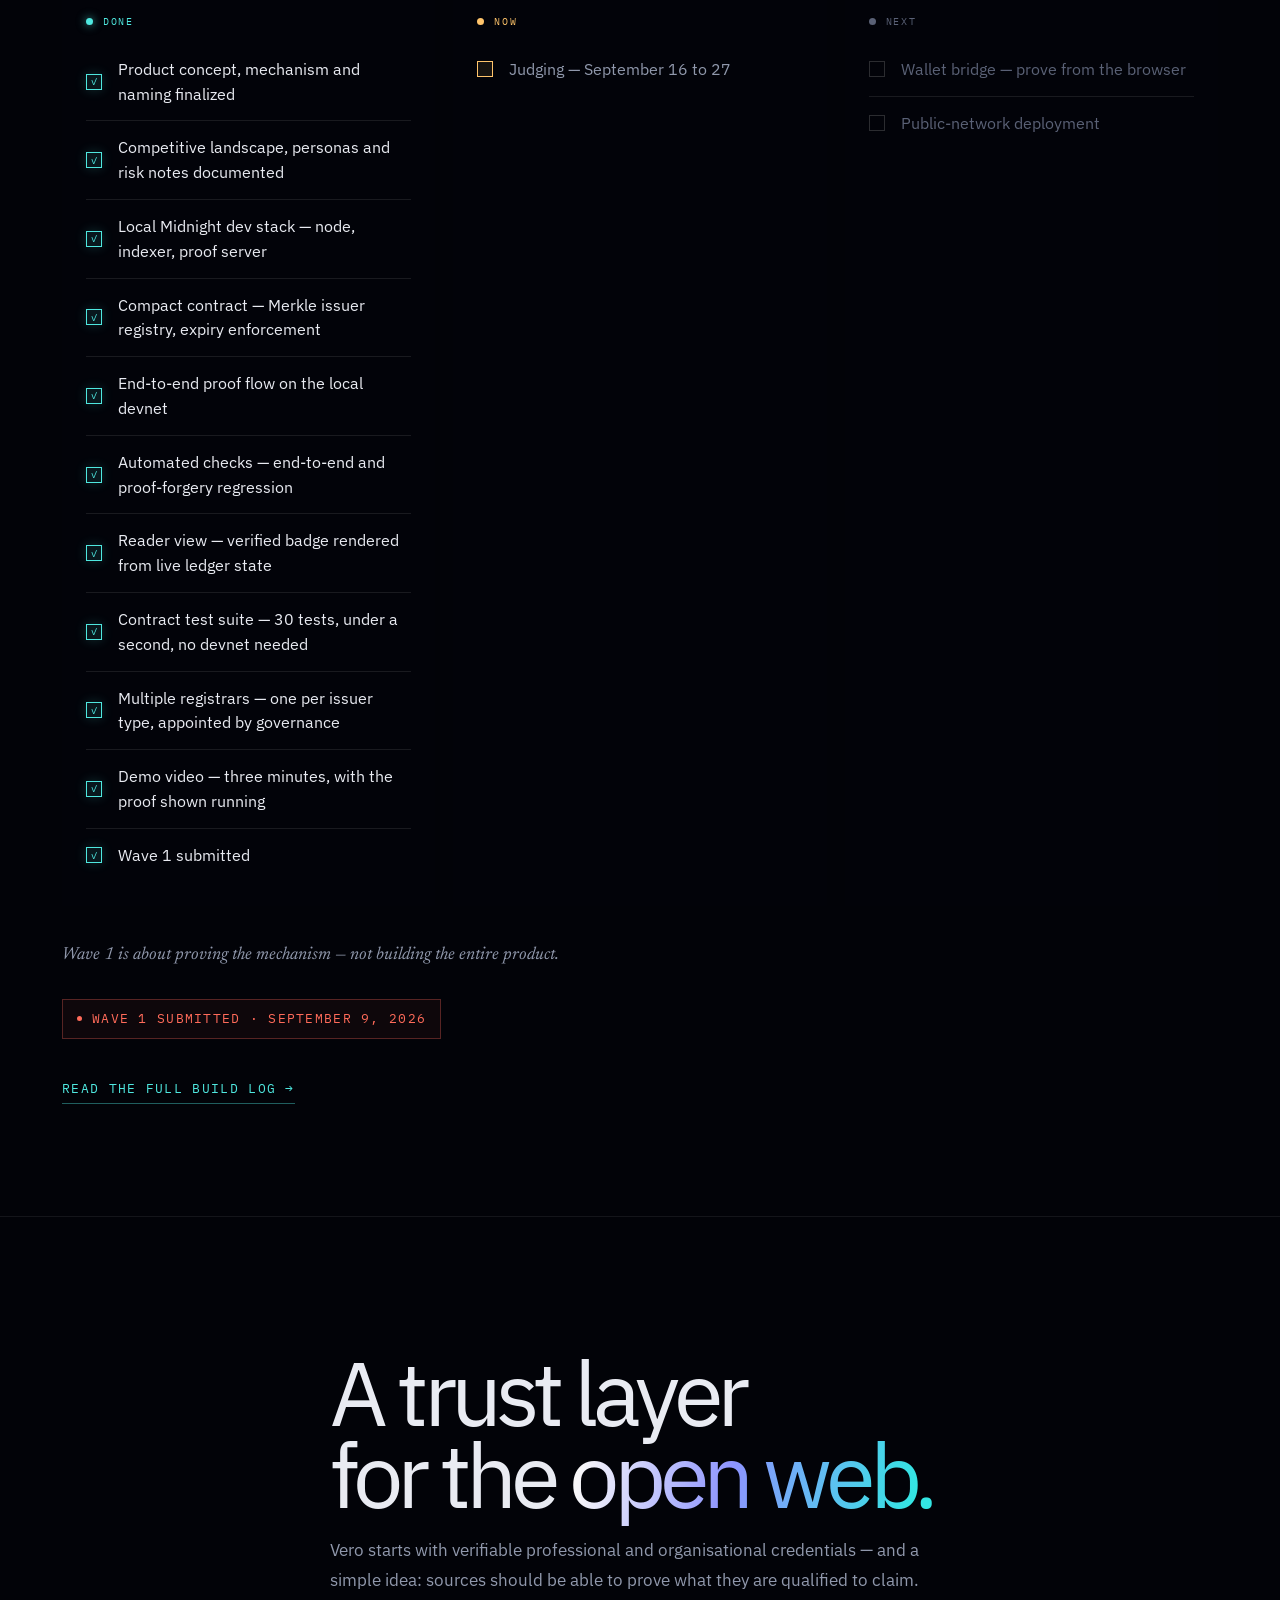
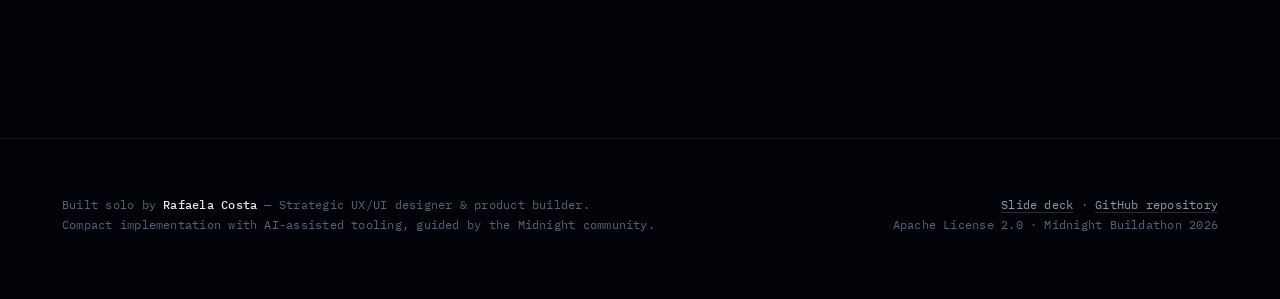
==== commit 6c4a06e2: "Wave 1 is submitted — say so on the homepage The homepage status block was two weeks behind: no read" ====
--- a/index.html
+++ b/index.html
@@ -402,28 +402,28 @@
     <div class="wrap">
       <span class="coord">§ 09 · ROADMAP</span>
       <p class="section-label"><span class="n">09</span> — roadmap</p>
-      <h2>Four waves, one <em>foundation.</em></h2>
+      <h2>Three waves, one <em>foundation.</em></h2>
 
       <div class="timeline">
         <div class="wave active">
-          <div class="k">wave 01 · now</div>
+          <div class="k">wave 01 · submitted</div>
           <h3>Prove</h3>
           <p>Credential → ZK proof → Verified. Core mechanism proven end-to-end, with a Merkle registry of issuers and on-chain expiry.</p>
         </div>
         <div class="wave">
           <div class="k">wave 02</div>
-          <h3>Trust</h3>
-          <p>Wallet bridge → Governance → Revocation. Close the DApp Connector gap so a source can prove from the browser, then move beyond one registrar and deploy off the local devnet.</p>
+          <h3>Publish</h3>
+          <p>Close the DApp Connector gap so a source can prove from inside the browser, and deploy off the local devnet onto a public Midnight network.</p>
         </div>
         <div class="wave">
           <div class="k">wave 03</div>
-          <h3>Expand</h3>
-          <p>Professionals → Organisations → Pseudonymous sources. Multiple credential types and verification policies.</p>
+          <h3>Harden</h3>
+          <p>Per-credential revocation, so one accreditation can be withdrawn without disturbing the rest — and governance by quorum rather than by a single key.</p>
         </div>
         <div class="wave">
           <div class="k">beyond</div>
           <h3>Infrastructure</h3>
-          <p>Web → Social → Crypto → APIs. Browser overlay, platform integrations, verification API, broader credential ecosystem.</p>
+          <p>Multiple credential types and verification policies. Browser overlay, platform integrations, verification API, broader credential ecosystem.</p>
         </div>
       </div>
     </div>
@@ -446,25 +446,30 @@
             <li class="done"><span class="box">✓</span> Compact contract — Merkle issuer registry, expiry enforcement</li>
             <li class="done"><span class="box">✓</span> End-to-end proof flow on the local devnet</li>
             <li class="done"><span class="box">✓</span> Automated checks — end-to-end and proof-forgery regression</li>
+            <li class="done"><span class="box">✓</span> Reader view — verified badge rendered from live ledger state</li>
+            <li class="done"><span class="box">✓</span> Contract test suite — 30 tests, under a second, no devnet needed</li>
+            <li class="done"><span class="box">✓</span> Multiple registrars — one per issuer type, appointed by governance</li>
+            <li class="done"><span class="box">✓</span> Demo video — three minutes, with the proof shown running</li>
+            <li class="done"><span class="box">✓</span> Wave 1 submitted</li>
           </ul>
         </div>
         <div class="status-group">
           <h3 class="status-group-label now">Now</h3>
           <ul class="checklist">
-            <li class="active"><span class="box"></span> Demo frontend connected end-to-end</li>
+            <li class="active"><span class="box"></span> Judging — September 16 to 27</li>
           </ul>
         </div>
         <div class="status-group">
           <h3 class="status-group-label next">Next</h3>
           <ul class="checklist">
-            <li><span class="box"></span> Demo video</li>
-            <li><span class="box"></span> Wave 1 submission</li>
+            <li><span class="box"></span> Wallet bridge — prove from the browser</li>
+            <li><span class="box"></span> Public-network deployment</li>
           </ul>
         </div>
       </div>
 
       <p class="progress-statement">Wave 1 is about proving the mechanism — not building the entire product.</p>
-      <p class="deadline">Wave 1 deadline · September 16, 2026</p>
+      <p class="deadline">Wave 1 submitted · September 9, 2026</p>
       <br>
       <a class="inline-link" href="progress.html">Read the full build log →</a>
     </div>
